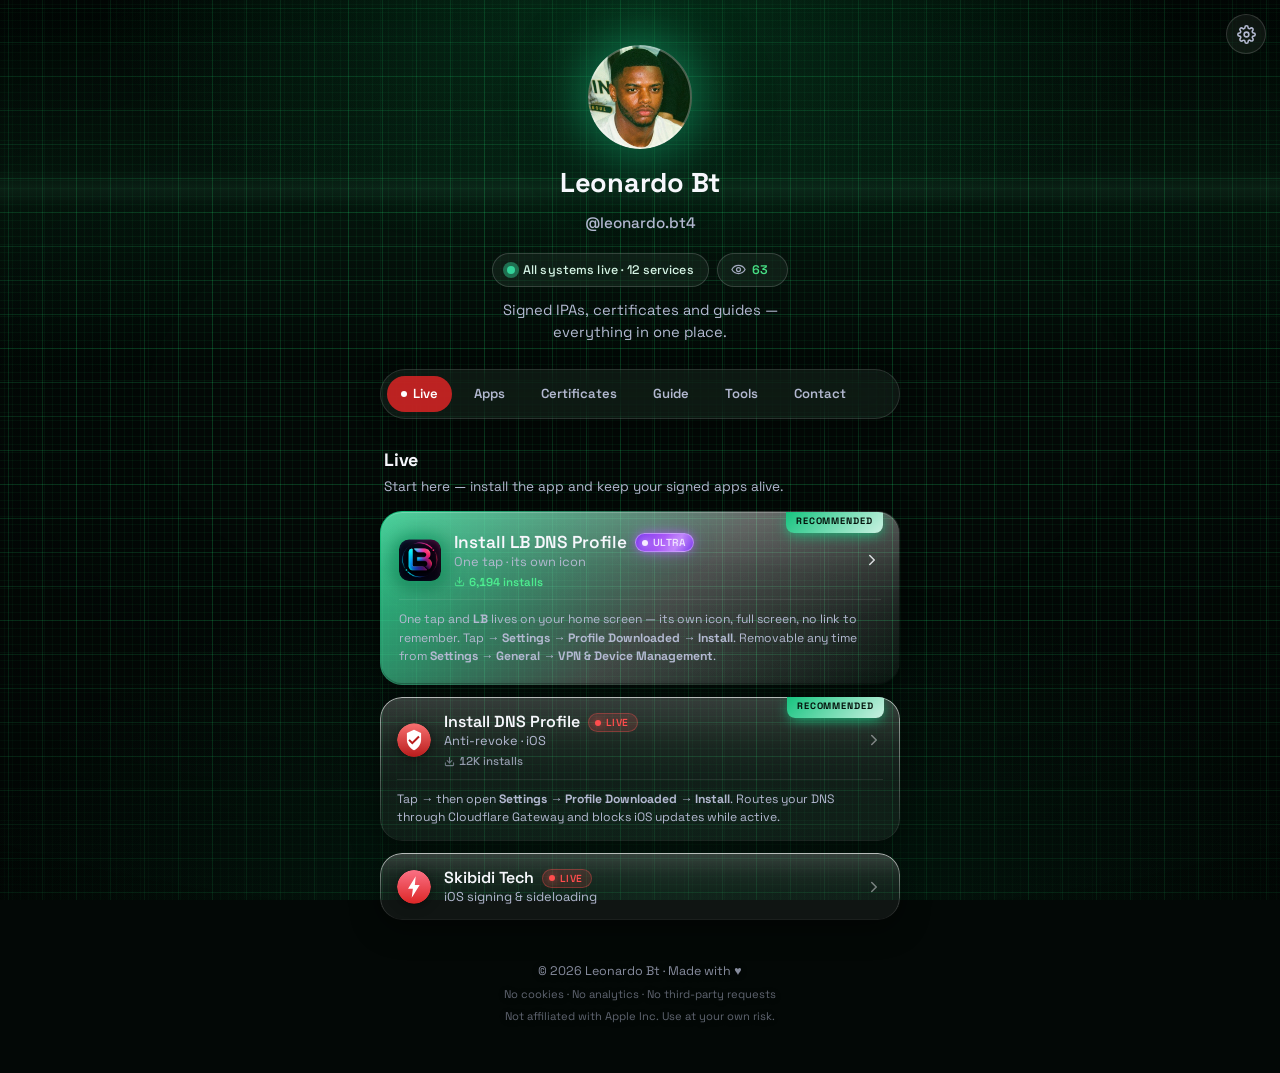
==== index.html @ e02e1e4b "sitio: agrega la app LB + sistema de etiquetas nuevo + mas vida - Nueva app "LB — iOS Hub" arriba de" ====
<!DOCTYPE html>
<html lang="en">
<head>
  <meta charset="UTF-8" />
  <!-- viewport-fit=cover: permite usar toda la pantalla del iPhone
       (incluida la zona de la muesca / isla dinámica). -->
  <meta name="viewport" content="width=device-width, initial-scale=1.0, viewport-fit=cover" />
  <link rel="canonical" href="https://leonardob8777-bit.github.io/" />

  <!-- ============================================================= -->
  <!-- BASIC SEO                                                     -->
  <!-- ============================================================= -->
  <title>Leonardo Bt · iOS Hub</title>
  <meta name="description" content="Signed IPAs, certificates, UDID tools and step-by-step guides for iOS sideloading." />
  <meta name="author" content="Leonardo Bt" />
  <meta name="theme-color" content="#030806" />

  <!-- ============================================================= -->
  <!-- OPEN GRAPH                                                    -->
  <!-- ============================================================= -->
  <meta property="og:type" content="website" />
  <meta property="og:title" content="Leonardo Bt · iOS Hub" />
  <meta property="og:description" content="Signed IPAs, certificates, UDID tools and step-by-step guides for iOS sideloading." />
  <meta property="og:image" content="https://leonardob8777-bit.github.io/assets/og-image.jpg" />
  <meta property="og:image:width" content="1200" />
  <meta property="og:image:height" content="630" />
  <meta property="og:url" content="https://leonardob8777-bit.github.io/" />
  <meta property="og:locale" content="en_US" />

  <!-- ============================================================= -->
  <!-- TWITTER CARD                                                  -->
  <!-- ============================================================= -->
  <meta name="twitter:card" content="summary_large_image" />
  <meta name="twitter:title" content="Leonardo Bt · iOS Hub" />
  <meta name="twitter:description" content="Signed IPAs, certificates, UDID tools and step-by-step guides for iOS sideloading." />
  <meta name="twitter:image" content="https://leonardob8777-bit.github.io/assets/og-image.jpg" />

  <!-- ============================================================= -->
  <!-- PRIVACIDAD                                                    -->
  <!-- no-referrer: cuando alguien toca un enlace, el otro sitio NO  -->
  <!-- se entera de que vino de acá.                                 -->
  <!-- ============================================================= -->
  <meta name="referrer" content="no-referrer" />
  <meta name="robots" content="index, follow" />

  <!-- FAVICON / APP INSTALABLE -->
  <link rel="icon" type="image/png" href="assets/lb-icon.png" />
  <link rel="icon" type="image/svg+xml" href="assets/favicon.svg" />
  <link rel="apple-touch-icon" href="assets/lb-icon.png" />
  <link rel="manifest" href="manifest.webmanifest" />
  <meta name="apple-mobile-web-app-capable" content="yes" />
  <meta name="apple-mobile-web-app-status-bar-style" content="black-translucent" />
  <meta name="apple-mobile-web-app-title" content="Leonardo Bt" />

  <!-- ============================================================= -->
  <!-- FUENTE AUTO-HOSPEDADA                                         -->
  <!-- Antes venía de Google Fonts: eso le mandaba la IP de CADA     -->
  <!-- visitante a Google. Ahora el archivo vive en este mismo sitio -->
  <!-- → cero pedidos a terceros y carga más rápido.                 -->
  <!-- ============================================================= -->
  <link rel="preload" href="assets/fonts/space-grotesk-latin.woff2"
        as="font" type="font/woff2" crossorigin />

  <!-- El ?v= evita que el navegador use una versión vieja en caché.
       Subí el número cada vez que edites styles.css. -->
  <link rel="stylesheet" href="styles.css?v=44" />

  <!-- Datos estructurados: ayuda a Google a entender de quién es -->
  <script type="application/ld+json">
  {
    "@context": "https://schema.org",
    "@type": "ProfilePage",
    "mainEntity": {
      "@type": "Person",
      "name": "Leonardo Bt",
      "alternateName": "@leonardo.bt4",
      "url": "https://leonardob8777-bit.github.io/",
      "image": "https://leonardob8777-bit.github.io/assets/avatar.jpg",
      "sameAs": [
        "https://www.tiktok.com/@leonardo.bt4",
        "https://t.me/leonardoPhl"
      ]
    }
  }
  </script>
</head>

<body>
  <!-- Fondo: malla cyber animada + resplandor + barrido + glitches -->
  <div class="mesh" aria-hidden="true"></div>
  <div class="aurora" aria-hidden="true"></div>
  <div class="scan" aria-hidden="true"></div>

  <!-- Lluvia de bits: unos y ceros que aparecen y desaparecen -->
  <div class="bits" id="bits" aria-hidden="true"></div>

  <div class="glitch" aria-hidden="true"></div>

  <!-- Si el JavaScript no carga, la página quedaría vacía: este aviso
       evita que el visitante vea una pantalla en blanco. -->
  <noscript>
    <div class="noscript">
      <h1>Leonardo Bt</h1>
      <p>This page needs JavaScript enabled. Please turn it on and reload.</p>
      <p><a href="https://t.me/leonardoPhl">Contact me on Telegram</a></p>
    </div>
  </noscript>

  <a class="skip" href="#content">Skip to content</a>

  <!-- ================= PERSONALIZACIÓN ================= -->
  <button class="gear" id="gear" type="button"
          aria-label="Appearance settings" aria-expanded="false" aria-controls="panel">
    <svg viewBox="0 0 24 24" fill="none" stroke="currentColor" stroke-width="2"
         stroke-linecap="round" stroke-linejoin="round" aria-hidden="true">
      <circle cx="12" cy="12" r="3"/>
      <path d="M19.4 15a1.65 1.65 0 0 0 .33 1.82l.06.06a2 2 0 1 1-2.83 2.83l-.06-.06a1.65 1.65 0 0 0-1.82-.33 1.65 1.65 0 0 0-1 1.51V21a2 2 0 1 1-4 0v-.09A1.65 1.65 0 0 0 9 19.4a1.65 1.65 0 0 0-1.82.33l-.06.06a2 2 0 1 1-2.83-2.83l.06-.06a1.65 1.65 0 0 0 .33-1.82 1.65 1.65 0 0 0-1.51-1H3a2 2 0 1 1 0-4h.09A1.65 1.65 0 0 0 4.6 9a1.65 1.65 0 0 0-.33-1.82l-.06-.06a2 2 0 1 1 2.83-2.83l.06.06A1.65 1.65 0 0 0 9 4.6a1.65 1.65 0 0 0 1-1.51V3a2 2 0 1 1 4 0v.09a1.65 1.65 0 0 0 1 1.51 1.65 1.65 0 0 0 1.82-.33l.06-.06a2 2 0 1 1 2.83 2.83l-.06.06A1.65 1.65 0 0 0 19.4 9v0a1.65 1.65 0 0 0 1.51 1H21a2 2 0 1 1 0 4h-.09a1.65 1.65 0 0 0-1.51 1z"/>
    </svg>
  </button>

  <div class="panel" id="panel" role="dialog" aria-label="Appearance settings">
    <p class="panel__title">Theme</p>
    <div class="themes" id="themes"></div>

    <p class="panel__title">Display</p>
    <button class="toggle" id="fx-toggle" type="button" aria-pressed="true">
      <span>Background effects</span>
      <span class="toggle__switch" aria-hidden="true"></span>
    </button>
    <button class="toggle" id="contrast-toggle" type="button" aria-pressed="false">
      <span>High contrast</span>
      <span class="toggle__switch" aria-hidden="true"></span>
    </button>
    <button class="toggle" id="share-btn" type="button" hidden>
      <span>Share this page</span>
      <svg width="17" height="17" viewBox="0 0 24 24" fill="none" stroke="currentColor"
           stroke-width="2" stroke-linecap="round" stroke-linejoin="round" aria-hidden="true">
        <path d="M4 12v8a2 2 0 0 0 2 2h12a2 2 0 0 0 2-2v-8"/>
        <polyline points="16 6 12 2 8 6"/>
        <line x1="12" y1="2" x2="12" y2="15"/>
      </svg>
    </button>

    <p class="panel__note">
      Your choice is saved on this device only. This site sets no cookies,
      uses no analytics and loads nothing from third parties.
    </p>
  </div>

  <div class="page">
    <!-- ================= HERO / PERFIL ================= -->
    <header class="hero">
      <div class="avatar-wrap">
        <img class="avatar" src="assets/avatar.jpg"
             alt="Leonardo Bt profile photo" width="112" height="112" fetchpriority="high" />
      </div>

      <!-- data-text = el mismo texto: lo usan las capas del glitch -->
      <h1 class="name" data-text="Leonardo Bt">Leonardo Bt</h1>
      <p class="handle">@leonardo.bt4</p>

      <div class="meta">
        <!-- Indicador "live": el punto late y el texto lo pone el JS -->
        <div class="status" id="status" role="status">
          <span class="status__dot" aria-hidden="true"></span>
          <span class="status__text">Checking status…</span>
        </div>

        <!-- Contador de visitantes. Tocalo y aparece la palabra. -->
        <button class="viewers" id="viewers" type="button"
                aria-label="Visitors browsing right now">
          <svg viewBox="0 0 24 24" fill="none" stroke="currentColor" stroke-width="2"
               stroke-linecap="round" stroke-linejoin="round" aria-hidden="true">
            <path d="M1.5 12S5 5.5 12 5.5 22.5 12 22.5 12 19 18.5 12 18.5 1.5 12 1.5 12z"/>
            <circle cx="12" cy="12" r="3.2"/>
          </svg>
          <span class="viewers__n" id="viewers-n">—</span>
          <span class="viewers__label">visitors</span>
        </button>
      </div>

      <p class="bio">Signed IPAs, certificates and guides — everything in one place.</p>
    </header>

    <!-- ================= NAV DE CATEGORÍAS ================= -->
    <!-- Se genera desde script.js a partir de las secciones -->
    <nav class="catnav" id="catnav" role="tablist" aria-label="Categories"></nav>

    <!-- ================= SECCIONES ================= -->
    <!-- Todo el contenido lo dibuja script.js -->
    <main id="content"></main>

    <footer class="footer">
      <p>© <span id="year"></span> Leonardo Bt · Made with ♥</p>
      <p class="footer__note">
        No cookies · No analytics · No third-party requests
      </p>
      <p class="footer__note">Not affiliated with Apple Inc. Use at your own risk.</p>
    </footer>
  </div>

  <script src="script.js?v=44" defer></script>
</body>
</html>
---- styles.css ----
/* =================================================================
   FUENTE AUTO-HOSPEDADA (privacidad)
   -----------------------------------------------------------------
   Es una fuente variable: un solo archivo de 22 KB cubre todos los
   pesos (400 a 700). Antes se pedía a Google en cada visita.
   ================================================================= */
@font-face {
  font-family: "Space Grotesk";
  font-style: normal;
  font-weight: 300 700;
  font-display: swap;
  src: url("assets/fonts/space-grotesk-latin.woff2") format("woff2");
  unicode-range: U+0000-00FF, U+0131, U+0152-0153, U+02BB-02BC, U+02C6,
                 U+02DA, U+02DC, U+0304, U+0308, U+0329, U+2000-206F,
                 U+20AC, U+2122, U+2191, U+2193, U+2212, U+2215, U+FEFF, U+FFFD;
}

/* =================================================================
   TEMAS DE COLOR
   -----------------------------------------------------------------
   El tema por defecto es Matrix (verde). El resto se activa con el
   atributo data-theme en <html>, que pone el selector de la ruedita
   y queda guardado en el navegador del visitante.
   Para agregar un tema nuevo: copiá un bloque [data-theme="..."] y
   sumalo al array TEMAS de script.js.
   ================================================================= */
:root {
  --bg: #030806;

  /* ---- Malla cyber del fondo ---- */
  --mesh:       rgba(40, 255, 130, 0.15);  /* rejilla principal */
  --mesh-fine:  rgba(40, 255, 130, 0.05);  /* rejilla micro     */
  --mesh-glow:  rgba(20, 210, 110, 0.18);  /* resplandor verde  */
  --bit:        rgba(80, 255, 150, 0.85);  /* color de los 1 y 0 */

  --text:        #f6f7fc;
  --text-muted:  #b3b9d1;

  /* ---- Liquid Glass ---- */
  --glass-bg:        rgba(255, 255, 255, 0.055);
  --glass-bg-hover:  rgba(255, 255, 255, 0.10);
  --glass-blur:      22px;
  --glass-saturate:  1.6;
  --edge-top:    rgba(255, 255, 255, 0.55);
  --edge-bottom: rgba(255, 255, 255, 0.06);

  --avatar-glow: #16c47f;

  /* Estados */
  --ok:      #34d399;
  --warn:    #fbbf24;
  --danger:  #f87171;

  /* Forma y sombras */
  --radius-btn:  22px;
  --shadow:      0 10px 34px rgba(0, 0, 0, 0.5);
  --shadow-glass: 0 8px 30px rgba(0, 0, 0, 0.45),
                  inset 0 1px 0 rgba(255, 255, 255, 0.22),
                  inset 0 -1px 0 rgba(0, 0, 0, 0.25);

  --stagger: 60ms;
  --ease:    cubic-bezier(0.22, 1, 0.36, 1);
}

/* ---- Tema CRIMSON (rojo) ---- */
[data-theme="crimson"] {
  --bg: #0a0406;
  --mesh:       rgba(255, 45, 45, 0.16);
  --mesh-fine:  rgba(255, 45, 45, 0.055);
  --mesh-glow:  rgba(220, 30, 30, 0.22);
  --bit:        rgba(255, 110, 110, 0.85);
  --avatar-glow: #e02424;
}

/* ---- Tema ICE (azul) ---- */
[data-theme="ice"] {
  --bg: #04070d;
  --mesh:       rgba(60, 170, 255, 0.15);
  --mesh-fine:  rgba(60, 170, 255, 0.05);
  --mesh-glow:  rgba(30, 120, 220, 0.20);
  --bit:        rgba(120, 205, 255, 0.85);
  --avatar-glow: #1e8fe0;
}

/* ---- Tema AMBER (ámbar) ---- */
[data-theme="amber"] {
  --bg: #0a0703;
  --mesh:       rgba(255, 175, 45, 0.15);
  --mesh-fine:  rgba(255, 175, 45, 0.05);
  --mesh-glow:  rgba(220, 130, 20, 0.20);
  --bit:        rgba(255, 200, 110, 0.85);
  --avatar-glow: #e08a1e;
}

/* ---- Tema VIOLET (violeta) ---- */
[data-theme="violet"] {
  --bg: #07050d;
  --mesh:       rgba(170, 110, 255, 0.15);
  --mesh-fine:  rgba(170, 110, 255, 0.05);
  --mesh-glow:  rgba(130, 70, 220, 0.20);
  --bit:        rgba(200, 160, 255, 0.85);
  --avatar-glow: #8a4ce0;
}

/* Todos los colores viajan con transición: al cambiar de tema no
   hay un corte brusco, se funde. */
body, .mesh, .aurora::after, .bits b {
  transition: background-color 0.5s ease, color 0.5s ease;
}

/* ================= RESET ================= */
*, *::before, *::after { box-sizing: border-box; margin: 0; padding: 0; }
html { -webkit-text-size-adjust: 100%; scroll-behavior: smooth; }

body {
  min-height: 100vh;
  min-height: 100dvh;
  background: var(--bg);
  color: var(--text);
  font-family: "Space Grotesk", -apple-system, BlinkMacSystemFont, "Segoe UI", sans-serif;
  line-height: 1.5;
  -webkit-font-smoothing: antialiased;
  position: relative;
  overflow-x: hidden;
}

/* =================================================================
   FONDO: MALLA CYBER EN MOVIMIENTO
   -----------------------------------------------------------------
   Dos rejillas superpuestas que se desplazan a distinta velocidad
   (una fina "microscópica" y otra más grande), + un resplandor rojo
   y una viñeta oscura para que el contenido se lea bien.
   Para cambiar el color, tocá --mesh y --mesh-glow en :root.
   ================================================================= */
/* Contenedor de la malla. Es el que "salta" durante los glitches.
   Sus dos capas hijas viajan con transform (acelerado por GPU): así
   el navegador NO repinta la pantalla en cada cuadro. */
.mesh {
  position: fixed;
  inset: 0;
  z-index: -1;
  overflow: hidden;
  background-color: var(--bg);
}

/* Rejilla principal */
.mesh::before,
.mesh::after {
  content: "";
  position: absolute;
  /* Más grande que la pantalla para que al desplazarse nunca se
     vean los bordes de la capa. */
  inset: -60px;
  will-change: transform;
}
.mesh::before {
  background-image:
    linear-gradient(var(--mesh) 1px, transparent 1px),
    linear-gradient(90deg, var(--mesh) 1px, transparent 1px);
  background-size: 34px 34px;
  animation: mesh-travel 5s linear infinite;
}
/* Rejilla micro: misma dirección, más lenta = profundidad (parallax) */
.mesh::after {
  background-image:
    linear-gradient(var(--mesh-fine) 1px, transparent 1px),
    linear-gradient(90deg, var(--mesh-fine) 1px, transparent 1px);
  background-size: 8px 8px;
  animation: mesh-travel-fine 3.2s linear infinite;
}

/* Al desplazarse exactamente una celda, el bucle es invisible */
@keyframes mesh-travel {
  from { transform: translate3d(0, 0, 0); }
  to   { transform: translate3d(34px, 34px, 0); }
}
@keyframes mesh-travel-fine {
  from { transform: translate3d(0, 0, 0); }
  to   { transform: translate3d(8px, 8px, 0); }
}

/* Capa de resplandor y viñeta (encima de la malla) */
.aurora {
  position: fixed;
  inset: 0;
  z-index: -1;
  pointer-events: none;
}

/* Resplandor rojo + viñeta para dar contraste al contenido */
.aurora::after {
  content: "";
  position: absolute;
  inset: 0;
  background:
    radial-gradient(60% 42% at 50% 0%, var(--mesh-glow) 0%, transparent 70%),
    radial-gradient(75% 55% at 50% 100%, rgba(16, 160, 90, 0.12) 0%, transparent 70%),
    radial-gradient(120% 85% at 50% 45%, transparent 32%, rgba(1, 5, 3, 0.88) 100%);
  animation: glow-pulse 7s ease-in-out infinite;
}

@keyframes glow-pulse {
  0%, 100% { opacity: 0.85; }
  50%      { opacity: 1; }
}

/* Barrido tipo escáner que baja lentamente */
.scan {
  position: fixed;
  left: 0; right: 0;
  top: 0;
  height: 42vh;
  z-index: -1;
  pointer-events: none;
  background: linear-gradient(
    180deg,
    transparent 0%,
    rgba(50, 255, 140, 0.05) 45%,
    rgba(90, 255, 165, 0.10) 50%,
    rgba(50, 255, 140, 0.05) 55%,
    transparent 100%
  );
  animation: scan-move 9s linear infinite;
}
@keyframes scan-move {
  0%   { transform: translateY(-45vh); }
  100% { transform: translateY(115vh); }
}

/* =================================================================
   AGUJERO NEGRO (esquina superior) — estilo "Gargantua"
   -----------------------------------------------------------------
   PROPORCIONES (todo en % del ancho W del contenedor .bh).
   La clave del look de la foto es que la ESFERA ES CHICA y el disco
   es MUY ANCHO y MUY FINO:
     · Esfera .......... radio 0.15W   (chica)
     · Anillo fotones .. pegado a la esfera, 1.5px blanco
     · Arcos lenteados . radio 0.365–0.40W aplastados a 0.80
                         → llegan a 0.32W, MUY por encima de la
                           esfera (0.15W) → se ve el arco de luz
     · Banda cercana ... radio 0.35–0.45W aplastada a 0.10
                         → línea finísima que cruza por delante y se
                           extiende 3x el diámetro de la esfera

   ⚠️ Regla: radio × aplastado tiene que ser > 0.15W para que un arco
   asome por encima de la esfera.

   Para la esquina IZQUIERDA: cambiá `right:` por `left:`.
   Para el borde inferior: cambiá `top:` por `bottom:`.
   ================================================================= */
/* =================================================================
   PANEL DE PERSONALIZACIÓN
   -----------------------------------------------------------------
   La ruedita de arriba a la derecha. Deja elegir tema y apagar los
   efectos (útil en celulares viejos o si molestan). Todo queda
   guardado en el navegador del visitante, no se manda a ningún lado.
   ================================================================= */
.gear {
  position: fixed;
  top: calc(14px + env(safe-area-inset-top, 0px));
  right: calc(14px + env(safe-area-inset-right, 0px));
  z-index: 60;
  width: 40px;
  height: 40px;
  display: grid;
  place-items: center;
  border-radius: 50%;
  background: var(--glass-bg);
  -webkit-backdrop-filter: blur(14px) saturate(1.5);
          backdrop-filter: blur(14px) saturate(1.5);
  border: 1px solid rgba(255, 255, 255, 0.15);
  color: var(--text-muted);
  cursor: pointer;
  transition: transform 0.25s var(--ease), color 0.25s ease, background 0.25s ease;
}
.gear:hover { color: var(--text); background: var(--glass-bg-hover); transform: rotate(45deg); }
.gear:active { transform: scale(0.92) rotate(45deg); }
.gear:focus-visible { outline: 2px solid var(--text); outline-offset: 3px; }
.gear svg { width: 19px; height: 19px; }

/* --- Ventana de ajustes --- */
.panel {
  position: fixed;
  top: calc(62px + env(safe-area-inset-top, 0px));
  right: calc(14px + env(safe-area-inset-right, 0px));
  z-index: 60;
  width: min(280px, calc(100vw - 28px));
  padding: 16px;
  border-radius: 20px;
  background: rgba(12, 16, 14, 0.72);
  -webkit-backdrop-filter: blur(24px) saturate(1.6);
          backdrop-filter: blur(24px) saturate(1.6);
  border: 1px solid rgba(255, 255, 255, 0.14);
  box-shadow: 0 18px 50px rgba(0, 0, 0, 0.6);

  opacity: 0;
  visibility: hidden;
  transform: translateY(-10px) scale(0.96);
  transform-origin: top right;
  transition: opacity 0.25s var(--ease), transform 0.25s var(--ease), visibility 0.25s;
}
.panel.is-open { opacity: 1; visibility: visible; transform: none; }

.panel__title {
  font-size: 0.7rem;
  font-weight: 700;
  letter-spacing: 0.09em;
  text-transform: uppercase;
  color: var(--text-muted);
  margin-bottom: 10px;
}
.panel__title + .panel__title { margin-top: 18px; }

/* Círculos de color para elegir tema */
.themes { display: flex; gap: 10px; flex-wrap: wrap; }
.theme-dot {
  width: 34px;
  height: 34px;
  border-radius: 50%;
  border: 2px solid rgba(255, 255, 255, 0.18);
  cursor: pointer;
  padding: 0;
  transition: transform 0.22s cubic-bezier(0.34, 1.56, 0.64, 1), border-color 0.22s ease;
}
.theme-dot:hover { transform: scale(1.12); }
.theme-dot.is-active {
  border-color: #fff;
  transform: scale(1.14);
  box-shadow: 0 0 0 3px rgba(255, 255, 255, 0.14);
}
.theme-dot:focus-visible { outline: 2px solid #fff; outline-offset: 3px; }

/* Interruptor de efectos */
.toggle {
  display: flex;
  align-items: center;
  justify-content: space-between;
  gap: 12px;
  width: 100%;
  padding: 10px 12px;
  border-radius: 14px;
  background: rgba(255, 255, 255, 0.05);
  border: 1px solid rgba(255, 255, 255, 0.1);
  color: var(--text);
  font: inherit;
  font-size: 0.82rem;
  cursor: pointer;
  text-align: left;
  transition: background 0.25s ease;
}
.toggle:hover { background: rgba(255, 255, 255, 0.09); }
.toggle:focus-visible { outline: 2px solid var(--text); outline-offset: 2px; }
.toggle + .toggle { margin-top: 8px; }

.toggle__switch {
  flex-shrink: 0;
  width: 38px;
  height: 22px;
  border-radius: 999px;
  background: rgba(255, 255, 255, 0.16);
  position: relative;
  transition: background 0.25s ease;
}
.toggle__switch::after {
  content: "";
  position: absolute;
  top: 3px; left: 3px;
  width: 16px; height: 16px;
  border-radius: 50%;
  background: #fff;
  transition: transform 0.25s var(--ease);
}
.toggle[aria-pressed="true"] .toggle__switch { background: var(--ok); }
.toggle[aria-pressed="true"] .toggle__switch::after { transform: translateX(16px); }

.panel__note {
  margin-top: 14px;
  padding-top: 12px;
  border-top: 1px solid rgba(255, 255, 255, 0.09);
  font-size: 0.68rem;
  line-height: 1.5;
  color: var(--text-muted);
}

/* -----------------------------------------------------------------
   PAUSA EN SEGUNDO PLANO
   Cuando la pestaña no se ve, el JS pone `is-paused` y todas las
   animaciones de fondo se detienen. Sirve para dos cosas: ahorra
   batería y evita el "estallido" de animaciones acumuladas al volver.
   ----------------------------------------------------------------- */
body.is-paused .mesh::before,
body.is-paused .mesh::after,
body.is-paused .aurora::after,
body.is-paused .scan,
body.is-paused .bits b,
body.is-paused .avatar-wrap,
body.is-paused .avatar-wrap::before,
body.is-paused .name,
body.is-paused .link--featured,
body.is-paused .link--featured .link__shine,
body.is-paused .link--featured .link__arrow,
body.is-paused .badge__dot,
body.is-paused .badge--ultra::after,
body.is-paused .link__ribbon::after,
body.is-paused .status__dot::after { animation-play-state: paused !important; }

/* -----------------------------------------------------------------
   MODO ALTO CONTRASTE  (opción nueva del panel)
   El fondo animado es lindo pero al sol, en un celular, cuesta leer.
   Este modo apaga el ruido visual y sube la opacidad de las tarjetas
   sin cambiar el diseño: mismo sitio, mucho más legible.
   ----------------------------------------------------------------- */
body.hi-contrast .mesh::before { opacity: 0.35; }
body.hi-contrast .mesh::after  { opacity: 0.15; }
body.hi-contrast .bits         { opacity: 0.3; }
body.hi-contrast .scan         { display: none; }

body.hi-contrast .aurora::after {
  background:
    radial-gradient(60% 42% at 50% 0%, var(--mesh-glow) 0%, transparent 70%),
    radial-gradient(120% 85% at 50% 45%, rgba(0, 0, 0, 0.55) 0%, rgba(0, 0, 0, 0.94) 100%);
}

body.hi-contrast {
  --text-muted: #d7dce9;              /* texto secundario más claro */
  --glass-bg: rgba(16, 22, 19, 0.82); /* tarjetas casi opacas */
  --glass-bg-hover: rgba(22, 30, 26, 0.9);
}
body.hi-contrast .link,
body.hi-contrast .step,
body.hi-contrast .catnav,
body.hi-contrast .status,
body.hi-contrast .viewers {
  border-color: rgba(255, 255, 255, 0.3);
}
body.hi-contrast .link__note,
body.hi-contrast .step__detail { color: #cdd4e3; }
body.hi-contrast .footer { opacity: 1; }

/* Modo "efectos apagados": el fondo queda quieto y limpio */
body.no-fx .bits,
body.no-fx .scan,
body.no-fx .glitch { display: none !important; }
body.no-fx .link--featured,
body.no-fx .link--featured .link__shine,
body.no-fx .link--featured .link__arrow,
body.no-fx .link__ribbon::after,
body.no-fx .mesh::before,
body.no-fx .mesh::after,
body.no-fx .aurora::after,
body.no-fx .avatar-wrap,
body.no-fx .avatar-wrap::before,
body.no-fx .name { animation: none !important; }
body.no-fx .name {
  -webkit-text-fill-color: var(--text);
  background: none;
}

/* =================================================================
   BITS: unos y ceros que aparecen y desaparecen
   -----------------------------------------------------------------
   Los genera script.js y los ubica sobre la cuadrícula de la malla
   (cada 34px), así los números caen justo en las celdas.
   Cada uno tiene su propio ritmo: aparece, se queda un momento y se
   desvanece. Cuando termina un ciclo, el JS le cambia el valor.
   Para cambiar el color, tocá --bit en :root.
   ================================================================= */
.bits {
  position: fixed;
  inset: 0;
  z-index: -1;
  pointer-events: none;
  overflow: hidden;
  font-family: ui-monospace, SFMono-Regular, Menlo, Consolas, monospace;
}

.bits b {
  position: absolute;
  font-size: 12px;
  font-weight: 500;
  line-height: 1;
  color: var(--bit);
  text-shadow: 0 0 8px rgba(60, 255, 140, 0.55);
  opacity: 0;
  animation: bit-blink var(--t, 6s) ease-in-out infinite;
  animation-delay: var(--d, 0s);
  will-change: opacity;
}

/* Algunos brillan más fuerte: dan la sensación de "dato activo" */
.bits b.hot {
  color: #d9ffe9;
  text-shadow: 0 0 10px rgba(120, 255, 180, 0.95), 0 0 22px rgba(40, 255, 130, 0.5);
  font-weight: 700;
}

/* Aparecer y desaparecer, cada uno con su propio micro-glitch:
   al entrar y al salir el dígito se parte en rojo/cian y salta unos
   píxeles, como si la señal no terminara de estabilizarse. */
@keyframes bit-blink {
  0% {
    opacity: 0;
    transform: translate3d(0, 2px, 0);
    text-shadow: 0 0 8px rgba(60, 255, 140, 0.55);
  }
  5% {
    opacity: 0.85;
    transform: translate3d(-3px, 0, 0) skewX(-8deg);
    text-shadow: 2px 0 rgba(255, 0, 80, 0.9), -2px 0 rgba(0, 225, 255, 0.85);
  }
  8% {
    opacity: 0.35;
    transform: translate3d(3px, 0, 0) skewX(6deg);
  }
  12% {
    opacity: 1;
    transform: none;
    text-shadow: 0 0 8px rgba(60, 255, 140, 0.55);
  }
  60% { opacity: 0.9; }
  70% {
    opacity: 1;
    transform: translate3d(2px, 0, 0);
    text-shadow: -2px 0 rgba(255, 0, 80, 0.85), 2px 0 rgba(0, 225, 255, 0.8);
  }
  74% {
    opacity: 0.25;
    transform: translate3d(-2px, 0, 0) skewX(5deg);
  }
  82% {
    opacity: 0.55;
    transform: none;
    text-shadow: 0 0 8px rgba(60, 255, 140, 0.55);
  }
  100% { opacity: 0; transform: translate3d(0, -2px, 0); }
}

/* -----------------------------------------------------------------
   LOS BITS TAMBIÉN SUFREN EL GLITCH GLOBAL
   Antes eran inmunes: el glitch movía la página y la malla, pero los
   números quedaban clavados. Ahora se sacuden con los mismos valores
   aleatorios (--gx, --gy, --ghue) que el resto.
   ----------------------------------------------------------------- */
body.is-glitching .bits { animation: bits-jolt var(--gdur) steps(3) 1; }

@keyframes bits-jolt {
  0%   { transform: none; filter: none; }
  30%  {
    transform: translate3d(calc(var(--gx) * -0.9), var(--gy), 0) skewX(var(--gskew));
    filter: hue-rotate(var(--ghue)) brightness(1.8) contrast(1.3);
  }
  65%  {
    transform: translate3d(calc(var(--gx) * 0.7), calc(var(--gy) * -1), 0);
    filter: brightness(0.55) saturate(2);
  }
  100% { transform: none; filter: none; }
}

/* Variante 2 (rodado vertical): los bits ruedan en vertical */
body.gv-2.is-glitching .bits { animation: bits-roll var(--gdur) steps(4) 1; }
@keyframes bits-roll {
  0%   { transform: none; }
  30%  { transform: translate3d(0, calc(var(--gy) * -5), 0); filter: brightness(1.7); }
  65%  { transform: translate3d(0, calc(var(--gy) * 4), 0); }
  100% { transform: none; }
}

/* Variante 3 (separación RGB): los números se desdoblan */
body.gv-3.is-glitching .bits b {
  text-shadow:
    3px 0 rgba(255, 0, 80, 0.95),
    -3px 0 rgba(0, 225, 255, 0.9),
    0 0 10px rgba(60, 255, 140, 0.6) !important;
}

/* Micro-glitch: apenas un temblor */
body.is-glitching-micro .bits { animation: bits-micro var(--gdur) steps(2) 1; }
@keyframes bits-micro {
  0%, 100% { transform: none; }
  50%      { transform: translate3d(calc(var(--gx) * -0.25), 0, 0); filter: brightness(1.35); }
}

/* Dígitos "corrompidos" durante un glitch fuerte (lo marca el JS) */
.bits b.corrupt {
  color: #ff5c8a !important;
  text-shadow:
    2px 0 rgba(255, 0, 80, 0.95),
    -2px 0 rgba(0, 225, 255, 0.9) !important;
}

/* =================================================================
   GLITCHES TIPO HACK
   -----------------------------------------------------------------
   El JS le pone la clase `is-glitching` al <body> cada tantos
   segundos (al azar) y la saca enseguida. Todo lo de abajo solo se
   activa durante ese instante, así el fallo se siente impredecible.
   ================================================================= */
/* Variables que el JS aleatoriza en CADA glitch: distancia, dirección,
   inclinación, posición/alto de las bandas, ruido y duración. Por eso
   ningún glitch se ve igual al anterior. */
body {
  --gx: 8px;      /* desplazamiento horizontal */
  --gy: 3px;      /* desplazamiento vertical   */
  --gskew: 0.5deg;
  --gdur: 0.26s;
  --gband: 34%;   /* dónde aparece la banda cortada */
  --gbandh: 9%;   /* qué tan alta es              */
  --gnoise: 0.5;  /* intensidad del ruido         */
  --ghue: -14deg;
  --gsy: 1;       /* compresión vertical          */
}

.glitch {
  position: fixed;
  inset: 0;
  z-index: -1;
  pointer-events: none;
  opacity: 0;
  mix-blend-mode: screen;
  background: repeating-linear-gradient(
    0deg,
    rgba(255, 0, 60, 0.14) 0 2px,
    transparent 2px 6px
  );
}

/* Bandas que "se cortan" y se desplazan, como una imagen rota.
   El box-shadow clona la banda arriba y abajo → 3 cortes a la vez. */
.glitch::before {
  content: "";
  position: absolute;
  left: 0; right: 0;
  top: var(--gband);
  height: var(--gbandh);
  background: rgba(255, 255, 255, 0.08);
  box-shadow:
    0 -170px 0 rgba(255, 60, 60, 0.07),
    0  240px 0 rgba(120, 220, 255, 0.06);
  opacity: 0;
}

/* Ruido estático (SVG inline, sin archivos externos) */
.glitch::after {
  content: "";
  position: absolute;
  inset: 0;
  opacity: 0;
  mix-blend-mode: overlay;
  background-image: url("data:image/svg+xml;utf8,<svg xmlns='http://www.w3.org/2000/svg' width='120' height='120'><filter id='n'><feTurbulence type='fractalNoise' baseFrequency='0.85' numOctaves='2' stitchTiles='stitch'/></filter><rect width='120' height='120' filter='url(%23n)' opacity='0.55'/></svg>");
}

body.is-glitching .glitch         { animation: glitch-bars var(--gdur) steps(3) 1; }
body.is-glitching .glitch::before { animation: glitch-tear var(--gdur) steps(2) 1; }
body.is-glitching .glitch::after  { animation: noise-burst var(--gdur) steps(2) 1; }

@keyframes noise-burst {
  0%   { opacity: 0; }
  25%  { opacity: var(--gnoise); }
  55%  { opacity: calc(var(--gnoise) * 0.35); }
  80%  { opacity: calc(var(--gnoise) * 0.75); }
  100% { opacity: 0; }
}

@keyframes glitch-bars {
  0%   { opacity: 0;   transform: translate3d(0, 0, 0); }
  12%  { opacity: 1;   transform: translate3d(calc(var(--gx) * -1.3), var(--gy), 0); }
  35%  { opacity: 0.5; transform: translate3d(var(--gx), calc(var(--gy) * -1.4), 0); }
  62%  { opacity: 1;   transform: translate3d(calc(var(--gx) * -0.7), var(--gy), 0); }
  85%  { opacity: 0.7; transform: translate3d(calc(var(--gx) * 0.4), 0, 0); }
  100% { opacity: 0;   transform: none; }
}
@keyframes glitch-tear {
  0%   { opacity: 0;   transform: translateX(0) scaleY(1); }
  25%  { opacity: 1;   transform: translateX(calc(var(--gx) * -2.6)) scaleY(1.6); }
  50%  { opacity: 1;   transform: translateX(calc(var(--gx) * 2))    scaleY(0.55); }
  75%  { opacity: 0.8; transform: translateX(calc(var(--gx) * -1))   scaleY(1.2); }
  100% { opacity: 0;   transform: none; }
}

@keyframes mesh-jolt {
  0%   { transform: translate3d(0, 0, 0); }
  35%  { transform: translate3d(calc(var(--gx) * -1.2), calc(var(--gy) * 1.4), 0); }
  70%  { transform: translate3d(var(--gx), calc(var(--gy) * -1), 0); }
  100% { transform: none; }
}

/* El nombre se parte en rojo/cian (aberración cromática) */
.name { position: relative; }
.name::before,
.name::after {
  content: attr(data-text);
  position: absolute;
  left: 0; top: 0;
  width: 100%;
  opacity: 0;
  pointer-events: none;
  background: none;
  -webkit-text-fill-color: currentColor;
}
body.is-glitching .name::before {
  color: #ff2d55;
  animation: glitch-red var(--gdur) steps(2) 1;
}
body.is-glitching .name::after {
  color: #22d3ee;
  animation: glitch-cyan var(--gdur) steps(2) 1;
}
/* Los cortes del texto usan --gband, que también es aleatorio,
   así el nombre se parte a distinta altura cada vez. */
@keyframes glitch-red {
  0%   { opacity: 0; transform: none; clip-path: inset(0 0 100% 0); }
  30%  { opacity: 0.9; transform: translate(calc(var(--gx) * -0.4), -1px);
         clip-path: inset(calc(var(--gband) * 0.2) 0 55% 0); }
  65%  { opacity: 0.7; transform: translate(calc(var(--gx) * 0.3), 1px);
         clip-path: inset(60% 0 12% 0); }
  100% { opacity: 0; transform: none; }
}
@keyframes glitch-cyan {
  0%   { opacity: 0; transform: none; clip-path: inset(100% 0 0 0); }
  30%  { opacity: 0.85; transform: translate(calc(var(--gx) * 0.4), 1px);
         clip-path: inset(50% 0 18% 0); }
  65%  { opacity: 0.6;  transform: translate(calc(var(--gx) * -0.3), -1px);
         clip-path: inset(calc(var(--gband) * 0.3) 0 62% 0); }
  100% { opacity: 0; transform: none; }
}

/* Parpadeo general (siempre presente, con color aleatorio) */
body.is-glitching .page { animation: glitch-flicker var(--gdur) steps(2) 1; }
@keyframes glitch-flicker {
  0%, 100% { opacity: 1;    filter: none; }
  22%      { opacity: 0.78; filter: hue-rotate(var(--ghue)) saturate(1.5); }
  48%      { opacity: 1;    filter: contrast(1.25); }
  70%      { opacity: 0.9;  filter: none; }
}

/* -----------------------------------------------------------------
   VARIANTES DE MOVIMIENTO
   El JS elige una al azar en cada glitch (gv-1 … gv-6), así el
   fallo nunca se repite igual. Cada una mueve la página distinto.
   ----------------------------------------------------------------- */

/* 1 · Corrimiento lateral con inclinación */
body.gv-1.is-glitching .page {
  animation: glitch-flicker var(--gdur) steps(2) 1,
             gv-shift var(--gdur) steps(3) 1;
}
@keyframes gv-shift {
  0%   { transform: translate3d(0, 0, 0); }
  30%  { transform: translate3d(calc(var(--gx) * -0.6), var(--gy), 0) skewX(var(--gskew)); }
  60%  { transform: translate3d(calc(var(--gx) * 0.5), calc(var(--gy) * -1), 0) skewX(calc(var(--gskew) * -1)); }
  100% { transform: none; }
}

/* 2 · Rodado vertical (como una TV desincronizada) */
body.gv-2.is-glitching .page {
  animation: glitch-flicker var(--gdur) steps(2) 1,
             gv-roll var(--gdur) steps(4) 1;
}
@keyframes gv-roll {
  0%   { transform: translate3d(0, 0, 0) scaleY(1); }
  25%  { transform: translate3d(0, calc(var(--gy) * -4), 0) scaleY(1.03); }
  55%  { transform: translate3d(0, calc(var(--gy) * 3), 0)  scaleY(0.97); }
  80%  { transform: translate3d(0, calc(var(--gy) * -1.5), 0) scaleY(1.01); }
  100% { transform: none; }
}

/* 3 · Separación RGB de todo el contenido */
body.gv-3.is-glitching .page {
  animation: glitch-flicker var(--gdur) steps(2) 1,
             gv-rgb var(--gdur) steps(3) 1;
}
@keyframes gv-rgb {
  0%, 100% { filter: none; transform: none; }
  30% {
    transform: translate3d(calc(var(--gx) * -0.3), 0, 0);
    filter: drop-shadow(3px 0 0 rgba(255, 0, 80, 0.75))
            drop-shadow(-3px 0 0 rgba(0, 220, 255, 0.65));
  }
  65% {
    transform: translate3d(calc(var(--gx) * 0.25), 0, 0);
    filter: drop-shadow(-4px 0 0 rgba(255, 0, 80, 0.6))
            drop-shadow(4px 0 0 rgba(0, 220, 255, 0.5));
  }
}

/* 4 · Estallido de estática (casi sin movimiento, mucho ruido) */
body.gv-4.is-glitching .page {
  animation: gv-static var(--gdur) steps(4) 1;
}
@keyframes gv-static {
  0%, 100% { opacity: 1; filter: none; transform: none; }
  20%  { opacity: 0.62; filter: brightness(1.5) contrast(1.6); }
  45%  { opacity: 1;    filter: brightness(0.75); transform: translate3d(1px, 0, 0); }
  70%  { opacity: 0.8;  filter: contrast(1.3) saturate(0.4); }
}

/* 5 · Destello / inversión brevísima */
body.gv-5.is-glitching .page {
  animation: gv-flash var(--gdur) steps(2) 1;
}
@keyframes gv-flash {
  0%, 100% { filter: none; transform: none; }
  18%  { filter: invert(0.85) hue-rotate(180deg); }
  32%  { filter: none; transform: translate3d(calc(var(--gx) * -0.4), 0, 0); }
  55%  { filter: brightness(1.6) contrast(0.8); }
  78%  { filter: none; }
}

/* 6 · Estirado / compresión (la imagen se deforma) */
body.gv-6.is-glitching .page {
  animation: glitch-flicker var(--gdur) steps(2) 1,
             gv-squeeze var(--gdur) steps(3) 1;
}
@keyframes gv-squeeze {
  0%, 100% { transform: none; }
  28%  { transform: scale(1.012, var(--gsy)) translate3d(var(--gx), 0, 0); }
  60%  { transform: scale(0.994, calc(2 - var(--gsy))) translate3d(calc(var(--gx) * -0.6), 0, 0); }
}

/* La malla del fondo también se sacude distinto según la variante */
body.is-glitching .mesh { animation: mesh-jolt var(--gdur) steps(3) 1; }
body.gv-2.is-glitching .mesh { animation: mesh-jolt-v var(--gdur) steps(3) 1; }
@keyframes mesh-jolt-v {
  0%   { transform: translate3d(0, 0, 0); }
  40%  { transform: translate3d(0, calc(var(--gy) * -5), 0); }
  75%  { transform: translate3d(0, calc(var(--gy) * 3), 0); }
  100% { transform: none; }
}

/* -----------------------------------------------------------------
   MICRO-GLITCH: muy corto y sutil, pasa seguido.
   Mantiene la sensación de "señal inestable" sin robar atención.
   ----------------------------------------------------------------- */
/* 3 sabores de micro-glitch, elegidos al azar por el JS */
body.is-glitching-micro.mv-1 .page { animation: micro-flicker var(--gdur) steps(2) 1; }
body.is-glitching-micro.mv-2 .page { animation: micro-jump var(--gdur) steps(2) 1; }
body.is-glitching-micro.mv-3 .page { animation: micro-fade var(--gdur) steps(3) 1; }

@keyframes micro-flicker {
  0%, 100% { opacity: 1;    transform: none; }
  40%      { opacity: 0.93; transform: translate3d(calc(var(--gx) * -0.2), 0, 0); }
  70%      { opacity: 1;    transform: translate3d(calc(var(--gx) * 0.15), 0, 0); }
}
@keyframes micro-jump {
  0%, 100% { transform: none; filter: none; }
  50%      { transform: translate3d(0, calc(var(--gy) * -0.8), 0);
             filter: hue-rotate(var(--ghue)); }
}
@keyframes micro-fade {
  0%, 100% { opacity: 1; filter: none; }
  35%      { opacity: 0.88; filter: contrast(1.35); }
  70%      { opacity: 0.97; filter: brightness(1.15); }
}

body.is-glitching-micro .glitch { animation: micro-bars var(--gdur) steps(2) 1; }
@keyframes micro-bars {
  0%, 100% { opacity: 0; }
  50%      { opacity: 0.55; transform: translate3d(calc(var(--gx) * -0.35), 0, 0); }
}

body.is-glitching-micro .name::before {
  color: #ff2d55;
  animation: micro-split-red 0.13s steps(2) 1;
}
body.is-glitching-micro .name::after {
  color: #22d3ee;
  animation: micro-split-cyan 0.13s steps(2) 1;
}
@keyframes micro-split-red {
  0%, 100% { opacity: 0; transform: none; }
  50% { opacity: 0.75; transform: translate(-2px, 0); clip-path: inset(20% 0 45% 0); }
}
@keyframes micro-split-cyan {
  0%, 100% { opacity: 0; transform: none; }
  50% { opacity: 0.7; transform: translate(2px, 0); clip-path: inset(45% 0 22% 0); }
}

/* ================= LAYOUT ================= */
.page {
  width: 100%;
  max-width: 480px;      /* mobile-first */
  margin: 0 auto;
  /* env(safe-area-*) respeta la muesca y la barra inferior del iPhone
     para que nada quede tapado ni pegado al borde. */
  padding:
    calc(clamp(24px, 5vh, 48px) + env(safe-area-inset-top, 0px))
    calc(20px + env(safe-area-inset-right, 0px))
    calc(48px + env(safe-area-inset-bottom, 0px))
    calc(20px + env(safe-area-inset-left, 0px));
}

/* Enlace para saltar al contenido (solo visible al navegar con Tab) */
.skip {
  position: absolute;
  left: -9999px;
  top: 0;
  z-index: 100;
  padding: 10px 16px;
  border-radius: 0 0 12px 0;
  background: #fff;
  color: #111;
  font-weight: 600;
  text-decoration: none;
}
.skip:focus { left: 0; }

/* Aviso cuando el navegador tiene JavaScript desactivado */
.noscript {
  max-width: 420px;
  margin: 18vh auto;
  padding: 26px 22px;
  border-radius: 20px;
  background: rgba(255, 255, 255, 0.06);
  border: 1px solid rgba(255, 255, 255, 0.14);
  text-align: center;
}
.noscript h1 { font-size: 1.4rem; margin-bottom: 8px; }
.noscript p  { color: var(--text-muted); font-size: 0.9rem; margin-top: 6px; }
.noscript a  { color: #7cc4ff; }

/* ================= HERO ================= */
.hero {
  display: flex;
  flex-direction: column;
  align-items: center;
  text-align: center;
  gap: 8px;
}

.avatar-wrap { position: relative; margin-bottom: 6px; }
.avatar-wrap::before {
  content: "";
  position: absolute;
  inset: -12px;
  border-radius: 50%;
  background: var(--avatar-glow);
  filter: blur(24px);
  opacity: 0.5;
  z-index: -1;
}
/* Mismo criterio que los logos: recorte exacto y sin borde propio.
   El aro y la sombra los dibuja el contenedor, así el círculo queda
   perfecto y no se ve el cuadrado de la foto por detrás. */
.avatar {
  width: 104px; height: 104px;
  display: block;
  object-fit: cover;
  border-radius: 50%;
  clip-path: circle(50% at 50% 50%);
  transform: translateZ(0);
  backface-visibility: hidden;
}

/* Aro fino alrededor de la foto (antes era un `border` en la imagen,
   que se recortaba mal) */
.avatar-wrap::after {
  content: "";
  position: absolute;
  inset: 0;
  border-radius: 50%;
  border: 2px solid rgba(255, 255, 255, 0.28);
  pointer-events: none;
}

/* La sombra de la foto, siguiendo el círculo real */
.avatar-wrap { filter: drop-shadow(0 8px 22px rgba(0, 0, 0, 0.55)); }

.name   { font-size: 1.55rem; font-weight: 700; letter-spacing: -0.01em; }
.handle { font-size: 0.95rem; color: var(--text-muted); font-weight: 500; }
.bio    { font-size: 0.92rem; color: var(--text-muted); max-width: 34ch; margin-top: 4px; }

/* Fila con el indicador "live" y el contador de visitantes */
.meta {
  display: flex;
  align-items: center;
  justify-content: center;
  gap: 8px;
  flex-wrap: wrap;
  margin-top: 10px;
}
.meta .status { margin-top: 0; }

/* ---- Contador de visitantes ----
   El ojo con el número siempre visible; al tocarlo se despliega la
   palabra "visitors". El número lo maneja el JS. */
.viewers {
  display: inline-flex;
  align-items: center;
  gap: 6px;
  padding: 7px 13px;
  border-radius: 999px;
  background: var(--glass-bg);
  -webkit-backdrop-filter: blur(var(--glass-blur)) saturate(var(--glass-saturate));
          backdrop-filter: blur(var(--glass-blur)) saturate(var(--glass-saturate));
  border: 1px solid rgba(255, 255, 255, 0.16);
  color: var(--text-muted);
  font: inherit;
  font-size: 0.78rem;
  font-weight: 600;
  letter-spacing: 0.01em;
  cursor: pointer;
  transition: background 0.25s ease, color 0.25s ease, transform 0.2s var(--ease);
}
.viewers:hover { background: var(--glass-bg-hover); color: var(--text); }
.viewers:active { transform: scale(0.95); }
.viewers:focus-visible { outline: 2px solid var(--text); outline-offset: 3px; }
.viewers svg { width: 15px; height: 15px; flex-shrink: 0; opacity: 0.9; }

.viewers__n {
  font-variant-numeric: tabular-nums; /* el ancho no baila al cambiar */
  color: var(--bit);
  transition: color 0.25s ease;
}
/* Pequeño destello cuando el número cambia */
.viewers__n.is-tick { animation: viewers-tick 0.5s ease-out; }
@keyframes viewers-tick {
  0%   { opacity: 0.35; transform: translateY(-2px); }
  100% { opacity: 1;    transform: none; }
}

/* La palabra aparece al tocar el ojo */
.viewers__label {
  max-width: 0;
  opacity: 0;
  overflow: hidden;
  white-space: nowrap;
  transition: max-width 0.35s var(--ease), opacity 0.3s ease, margin 0.35s var(--ease);
}
.viewers.is-open .viewers__label {
  max-width: 90px;
  opacity: 1;
  margin-left: 1px;
}

/* ---- Indicador "live" ---- */
.status {
  display: inline-flex;
  align-items: center;
  gap: 8px;
  margin-top: 10px;
  padding: 7px 14px;
  border-radius: 999px;
  background: var(--glass-bg);
  -webkit-backdrop-filter: blur(var(--glass-blur)) saturate(var(--glass-saturate));
  backdrop-filter: blur(var(--glass-blur)) saturate(var(--glass-saturate));
  border: 1px solid rgba(255, 255, 255, 0.16);
  font-size: 0.78rem;
  font-weight: 500;
  letter-spacing: 0.01em;
  color: var(--text-muted);
}
.status__dot {
  width: 8px; height: 8px;
  border-radius: 50%;
  background: var(--text-muted);
  position: relative;
  flex-shrink: 0;
}
/* El halo que late alrededor del punto */
.status__dot::after {
  content: "";
  position: absolute;
  inset: -4px;
  border-radius: 50%;
  background: inherit;
  opacity: 0.45;
  animation: pulse 2s ease-out infinite;
}
.status.is-online   .status__dot { background: var(--ok); }
.status.is-online   { color: #d6f5e6; }
.status.is-degraded .status__dot { background: var(--warn); }
.status.is-degraded { color: #f8ebc9; }

@keyframes pulse {
  0%   { transform: scale(0.7); opacity: 0.55; }
  70%  { transform: scale(1.7); opacity: 0; }
  100% { transform: scale(1.7); opacity: 0; }
}

/* ================= NAV DE CATEGORÍAS ================= */
.catnav {
  display: flex;
  gap: 8px;
  margin: 26px 0 6px;
  padding: 6px;
  border-radius: 999px;
  background: rgba(255, 255, 255, 0.05);
  -webkit-backdrop-filter: blur(18px) saturate(1.5);
  backdrop-filter: blur(18px) saturate(1.5);
  border: 1px solid rgba(255, 255, 255, 0.12);
  box-shadow: 0 6px 22px rgba(0, 0, 0, 0.4);
  overflow-x: auto;
  scrollbar-width: none;
}
.catnav::-webkit-scrollbar { display: none; }

.catnav__item {
  flex: 0 0 auto;
  padding: 8px 14px;
  border-radius: 999px;
  font-size: 0.82rem;
  font-weight: 600;
  color: var(--text-muted);
  text-decoration: none;
  white-space: nowrap;
  transition: background 0.25s ease, color 0.25s ease;
}
.catnav__item:hover { color: var(--text); background: rgba(255, 255, 255, 0.08); }
.catnav__item.is-active {
  color: #12100e;
  background: rgba(255, 255, 255, 0.9);
}
.catnav__item:focus-visible { outline: 2px solid var(--text); outline-offset: 2px; }

/* ================= SECCIONES (pestañas) =================
   Solo se ve la categoría activa. El resto queda oculto, así
   bajando con el mouse nunca aparece contenido de otra categoría. */
.section { display: none; margin-top: 28px; }
.section.is-active { display: block; }

.section__head { margin-bottom: 14px; padding: 0 4px; }
.section__title {
  font-size: 1.12rem;
  font-weight: 700;
  letter-spacing: -0.01em;
}
.section__desc {
  font-size: 0.85rem;
  color: var(--text-muted);
  margin-top: 3px;
}

/* ================= TARJETAS ================= */
.links { display: flex; flex-direction: column; gap: 12px; }

.link {
  position: relative;
  isolation: isolate;
  display: block;
  width: 100%;
  padding: 15px 17px;
  border-radius: var(--radius-btn);
  background: var(--glass-bg);
  -webkit-backdrop-filter: blur(var(--glass-blur)) saturate(var(--glass-saturate));
  backdrop-filter: blur(var(--glass-blur)) saturate(var(--glass-saturate));
  box-shadow: var(--shadow-glass);
  color: var(--text);
  text-decoration: none;
  overflow: hidden;
  cursor: pointer;
  transition: transform 0.2s var(--ease), background 0.25s ease, box-shadow 0.25s ease;
}

/* Borde especular (1px, más claro arriba) */
.link::before {
  content: "";
  position: absolute; inset: 0;
  border-radius: inherit;
  padding: 1px;
  background: linear-gradient(180deg, var(--edge-top), var(--edge-bottom));
  -webkit-mask: linear-gradient(#000 0 0) content-box, linear-gradient(#000 0 0);
  -webkit-mask-composite: xor;
          mask-composite: exclude;
  pointer-events: none;
  z-index: 1;
}
/* Brillo glossy superior */
.link::after {
  content: "";
  position: absolute; inset: 0;
  border-radius: inherit;
  background: linear-gradient(180deg,
    rgba(255,255,255,0.16) 0%, rgba(255,255,255,0.04) 34%, transparent 60%);
  pointer-events: none;
  z-index: 0;
}

.link__row {
  position: relative;
  z-index: 2;
  display: flex;
  align-items: center;
  gap: 13px;
}

.link__icon {
  flex-shrink: 0;
  width: 34px; height: 34px;
  display: grid;
  place-items: center;
}
.link__icon svg { width: 24px; height: 24px; }
/* -----------------------------------------------------------------
   LOGOS PERFECTAMENTE CIRCULARES
   -----------------------------------------------------------------
   El problema que había: `border-radius` sobre una imagen que además
   se escala y rota al pasar el mouse hace que el navegador redibuje
   el recorte, y se llegaban a ver las esquinas cuadradas del PNG.
   Peor todavía: el `box-shadow` se dibuja alrededor de la CAJA, no
   de la forma → la sombra delataba el cuadrado.

   La solución:
     · `clip-path: circle(50%)` recorta el círculo de forma EXACTA
       (border-radius es una aproximación) y aguanta transformaciones.
     · La sombra pasa al contenedor con `filter: drop-shadow()`, que
       sigue la silueta ya recortada → sombra circular perfecta.
   ----------------------------------------------------------------- */
.link__icon .logo {
  width: 34px; height: 34px;
  display: block;
  object-fit: cover;
  border-radius: 50%;
  clip-path: circle(50% at 50% 50%);
  box-shadow: none;              /* la sombra la pone el contenedor */
  background: transparent;
  transform: translateZ(0);      /* capa propia = bordes nítidos */
  backface-visibility: hidden;
}

/* La sombra sigue la silueta recortada, nunca la caja */
.link__icon { filter: drop-shadow(0 2px 6px rgba(0, 0, 0, 0.45)); }

/* Para logos que YA son íconos de app: cuadrado redondeado, así no
   se les cortan las esquinas del diseño */
.link__icon .logo--squircle {
  border-radius: 24%;
  clip-path: inset(0 round 24%);
}

.link__text { display: flex; flex-direction: column; line-height: 1.3; flex: 1; min-width: 0; }
.link__title {
  font-weight: 600;
  font-size: 1rem;
  display: flex;
  align-items: center;
  gap: 8px;
  flex-wrap: wrap;
}
.link__subtitle { font-size: 0.8rem; font-weight: 400; color: var(--text-muted); }

/* Contador de descargas / instalaciones dentro de la tarjeta */
.link__stat {
  display: inline-flex;
  align-items: center;
  gap: 4px;
  margin-top: 4px;
  font-size: 0.72rem;
  font-weight: 500;
  color: var(--text-muted);
  opacity: 0.8;
  font-variant-numeric: tabular-nums;
}
.link__stat svg { width: 11px; height: 11px; opacity: 0.75; flex-shrink: 0; }

/* En la destacada se nota un poco más */
.link--featured .link__stat {
  opacity: 1;
  color: var(--bit);
  font-weight: 600;
}

.link__note {
  position: relative;
  z-index: 2;
  margin: 10px 0 0;
  padding-top: 10px;
  border-top: 1px solid rgba(255, 255, 255, 0.09);
  font-size: 0.76rem;
  color: var(--text-muted);
}

.link__arrow {
  position: relative; z-index: 2;
  flex-shrink: 0;
  opacity: 0.45;
  transition: transform 0.2s var(--ease), opacity 0.25s ease;
}
.link:hover .link__arrow { opacity: 0.9; transform: translateX(3px); }

.link:hover {
  background: var(--glass-bg-hover);
  transform: translateY(-3px) scale(1.014);
  /* Sumamos un halo del color del tema: la tarjeta "se enciende". */
  box-shadow: 0 16px 44px rgba(0,0,0,0.5),
              0 0 26px -8px var(--avatar-glow),
              inset 0 1px 0 rgba(255,255,255,0.32),
              inset 0 -1px 0 rgba(0,0,0,0.25);
}
.link:active { transform: scale(0.978); }
.link:focus-visible { outline: 2px solid var(--text); outline-offset: 3px; }

/* =================================================================
   TARJETA DESTACADA  (item con `destacado: true`)
   -----------------------------------------------------------------
   Pensada para que se note antes que el resto sin romper la estética:
   borde con degradado del color del tema, latido suave, barrido de
   luz permanente (no solo al pasar el mouse) y cintita.
   ================================================================= */
.link--featured {
  padding: 19px 18px;
  border: 1px solid transparent;
  /* Doble fondo: relleno de vidrio + borde degradado del tema */
  background:
    linear-gradient(rgba(255, 255, 255, 0.085), rgba(255, 255, 255, 0.03)) padding-box,
    linear-gradient(135deg, var(--avatar-glow), rgba(255, 255, 255, 0.22) 55%, transparent) border-box;
  animation: featured-pulse 3s ease-in-out infinite;
}

/* El borde especular normal estorba acá: lo apagamos */
.link--featured::before { display: none; }

/* Latido del resplandor: llama la atención sin ser molesto */
@keyframes featured-pulse {
  0%, 100% {
    box-shadow:
      0 8px 30px rgba(0, 0, 0, 0.45),
      0 0 0 0 rgba(255, 255, 255, 0),
      inset 0 1px 0 rgba(255, 255, 255, 0.28);
  }
  50% {
    box-shadow:
      0 10px 38px rgba(0, 0, 0, 0.5),
      0 0 26px -4px var(--avatar-glow),
      inset 0 1px 0 rgba(255, 255, 255, 0.34);
  }
}

/* Barrido de luz SIEMPRE activo (en las normales solo va al hover) */
.link--featured .link__shine {
  animation: shine-sweep 3.4s ease-in-out infinite;
}

/* Ícono más grande y con halo */
.link--featured .link__icon { width: 42px; height: 42px; }
.link--featured .link__icon .logo {
  width: 42px;
  height: 42px;
  box-shadow: none;
}
/* El halo de la destacada también sigue la forma real */
.link--featured .link__icon {
  filter: drop-shadow(0 0 9px var(--avatar-glow))
          drop-shadow(0 2px 7px rgba(0, 0, 0, 0.45));
}
.link--featured .link__title { font-size: 1.08rem; }
.link--featured .link__arrow { opacity: 0.85; }

/* La flecha invita a tocar: se mueve sola */
.link--featured .link__arrow {
  animation: nudge 1.8s ease-in-out infinite;
}
@keyframes nudge {
  0%, 100% { transform: translateX(0); }
  50%      { transform: translateX(4px); }
}

/* --- Cintita ("Recommended", "New", "Best value"...) --- */
.link__ribbon {
  position: absolute;
  top: 0;
  right: 16px;
  z-index: 3;
  overflow: hidden;
  padding: 3px 10px 4px;
  border-radius: 0 0 8px 8px;
  background: linear-gradient(135deg, var(--avatar-glow), #ffffff 130%);
  color: #04120b;
  font-size: 0.58rem;
  font-weight: 700;
  letter-spacing: 0.1em;
  text-transform: uppercase;
  box-shadow: 0 3px 14px -2px var(--avatar-glow);
}
/* Destello que recorre la cinta, para que llame la atención */
.link__ribbon::after {
  content: "";
  position: absolute;
  inset: 0;
  background: linear-gradient(100deg, transparent, rgba(255, 255, 255, 0.75) 50%, transparent);
  transform: translateX(-130%) skewX(-18deg);
  animation: ribbon-shine 3.4s ease-in-out infinite;
}
@keyframes ribbon-shine {
  0%        { transform: translateX(-130%) skewX(-18deg); }
  55%, 100% { transform: translateX(330%) skewX(-18deg); }
}

/* ---- Chip de estado dentro de la tarjeta ---- */
.badge {
  display: inline-flex;
  align-items: center;
  gap: 5px;
  padding: 2px 8px 2px 6px;
  border-radius: 999px;
  font-size: 0.64rem;
  font-weight: 600;
  letter-spacing: 0.04em;
  text-transform: uppercase;
  border: 1px solid transparent;
}
.badge__dot { width: 6px; height: 6px; border-radius: 50%; background: currentColor; }

.badge--online  { color: var(--ok);     background: rgba(52, 211, 153, 0.12); border-color: rgba(52, 211, 153, 0.25); }
.badge--offline { color: var(--danger); background: rgba(248, 113, 113, 0.12); border-color: rgba(248, 113, 113, 0.25); }
.badge--soon    { color: var(--warn);   background: rgba(251, 191, 36, 0.12);  border-color: rgba(251, 191, 36, 0.25); }

/* Chip "ULTRA": violeta reluciente, con un brillo que lo recorre.
   Es el nivel más alto — se usa para lo más importante del sitio. */
.badge--ultra {
  position: relative;
  overflow: hidden;
  color: #f0e2ff;
  background: linear-gradient(120deg, #7c3aed, #a855f7 45%, #c084fc 70%, #7c3aed);
  border-color: rgba(216, 180, 254, 0.6);
  box-shadow:
    0 0 10px -1px rgba(168, 85, 247, 0.85),
    0 0 22px -4px rgba(192, 132, 252, 0.6);
  text-shadow: 0 0 8px rgba(240, 220, 255, 0.55);
}
.badge--ultra .badge__dot {
  background: #f5ecff;
  box-shadow: 0 0 8px rgba(240, 220, 255, 0.95);
  animation: ultra-dot 1.6s ease-in-out infinite;
}
/* Destello que barre el chip */
.badge--ultra::after {
  content: "";
  position: absolute;
  top: 0; bottom: 0;
  left: -60%;
  width: 45%;
  background: linear-gradient(
    100deg,
    transparent,
    rgba(255, 255, 255, 0.75) 50%,
    transparent
  );
  transform: skewX(-20deg);
  animation: ultra-shine 2.6s ease-in-out infinite;
}
@keyframes ultra-shine {
  0%   { left: -60%; }
  55%  { left: 130%; }
  100% { left: 130%; }
}
@keyframes ultra-dot {
  0%, 100% { opacity: 1;    transform: scale(1); }
  50%      { opacity: 0.45; transform: scale(0.78); }
}

/* Chip "HOT" en naranja: lo recomendado / destacado */
.badge--hot {
  color: #ffb35c;
  background: rgba(255, 145, 40, 0.14);
  border-color: rgba(255, 145, 40, 0.4);
}
.badge--hot .badge__dot {
  animation: hot-pulse 1.8s ease-in-out infinite;
  box-shadow: 0 0 8px rgba(255, 150, 50, 0.9);
}
@keyframes hot-pulse {
  0%, 100% { opacity: 1;    transform: scale(1); }
  50%      { opacity: 0.55; transform: scale(0.85); }
}

/* Chip "LIVE" en rojo, con el punto latiendo */
.badge--live {
  color: #ff4d4d;
  background: rgba(255, 77, 77, 0.14);
  border-color: rgba(255, 77, 77, 0.35);
}
.badge--live .badge__dot {
  animation: live-blink 1.4s ease-in-out infinite;
  box-shadow: 0 0 8px rgba(255, 77, 77, 0.9);
}
@keyframes live-blink {
  0%, 100% { opacity: 1;   transform: scale(1); }
  50%      { opacity: 0.35; transform: scale(0.8); }
}

/* Chip "NEW" en cian: recién agregado */
.badge--new {
  color: #5eead4;
  background: rgba(45, 212, 191, 0.14);
  border-color: rgba(45, 212, 191, 0.42);
}
.badge--new .badge__dot {
  animation: hot-pulse 1.8s ease-in-out infinite;
  box-shadow: 0 0 8px rgba(45, 212, 191, 0.9);
}

/* Chip "POPULAR" en magenta: lo más usado */
.badge--popular {
  color: #f0abfc;
  background: rgba(232, 121, 249, 0.15);
  border-color: rgba(232, 121, 249, 0.42);
}
.badge--popular .badge__dot {
  animation: hot-pulse 1.8s ease-in-out infinite;
  box-shadow: 0 0 8px rgba(232, 121, 249, 0.9);
}

/* Chip "VERIFIED" en azul: fuente confiable / verificada */
.badge--verified {
  color: #7dd3fc;
  background: rgba(56, 189, 248, 0.14);
  border-color: rgba(56, 189, 248, 0.42);
}
.badge--verified .badge__dot {
  background: #7dd3fc;
  box-shadow: 0 0 8px rgba(56, 189, 248, 0.95);
}

/* Pestaña "Live" del menú: texto rojo + puntito latiendo */
.catnav__item[data-acento="live"] {
  color: #ff5c5c;
  display: inline-flex;
  align-items: center;
  gap: 6px;
}
.catnav__item[data-acento="live"]::before {
  content: "";
  width: 6px; height: 6px;
  border-radius: 50%;
  background: #ff4d4d;
  box-shadow: 0 0 8px rgba(255, 77, 77, 0.9);
  animation: live-blink 1.4s ease-in-out infinite;
}
.catnav__item[data-acento="live"]:hover {
  color: #ff7b7b;
  background: rgba(255, 77, 77, 0.12);
}
.catnav__item[data-acento="live"].is-active {
  color: #fff;
  background: rgba(220, 38, 38, 0.85);
}
.catnav__item[data-acento="live"].is-active::before { background: #fff; box-shadow: none; }

/* ================= GUÍA PASO A PASO ================= */
.steps { list-style: none; display: flex; flex-direction: column; gap: 10px; }

.step {
  position: relative;
  display: flex;
  gap: 13px;
  padding: 15px 17px;
  border-radius: 18px;
  background: rgba(255, 255, 255, 0.045);
  -webkit-backdrop-filter: blur(var(--glass-blur)) saturate(var(--glass-saturate));
  backdrop-filter: blur(var(--glass-blur)) saturate(var(--glass-saturate));
  border: 1px solid rgba(255, 255, 255, 0.11);
  box-shadow: 0 6px 20px rgba(0, 0, 0, 0.35);
}

.step__num {
  flex-shrink: 0;
  width: 26px; height: 26px;
  display: grid;
  place-items: center;
  border-radius: 50%;
  background: rgba(255, 255, 255, 0.92);
  color: #12100e;
  font-size: 0.78rem;
  font-weight: 700;
}
.step__title  { font-size: 0.94rem; font-weight: 600; }
.step__detail { font-size: 0.82rem; color: var(--text-muted); margin-top: 3px; }
.step__detail b { color: var(--text); font-weight: 600; }

/* ================= FOOTER ================= */
.footer {
  margin-top: 42px;
  text-align: center;
  font-size: 0.78rem;
  color: var(--text-muted);
  opacity: 0.75;
  /* Sombra suave: el footer queda justo encima del agujero negro */
  text-shadow: 0 1px 6px rgba(0, 0, 0, 0.9);
}
.footer__note { margin-top: 5px; font-size: 0.7rem; opacity: 0.7; }

/* ================= ANIMACIONES ================= */

/* --- Entrada del hero y del menú (solo al cargar la página) --- */
@keyframes enter {
  from { opacity: 0; transform: translateY(14px); }
  to   { opacity: 1; transform: translateY(0); }
}
.animate-in {
  opacity: 0;
  animation: enter 0.5s var(--ease) forwards;
  animation-delay: calc(var(--i, 0) * var(--stagger));
}

/* --- Revelado al hacer scroll / al cambiar de pestaña --- */
.reveal {
  opacity: 0;
  transform: translateY(14px) scale(0.985);
  transition:
    opacity 0.34s var(--ease),
    transform 0.34s var(--ease);
  /* Escalonado corto: se nota la cascada pero no se hace esperar. */
  transition-delay: calc(var(--i, 0) * 28ms);
}
.reveal.is-revealed {
  opacity: 1;
  transform: none;
}

/* --- Transición al cambiar de categoría --- */
@keyframes section-in {
  from { opacity: 0; transform: translateX(18px); filter: blur(4px); }
  to   { opacity: 1; transform: translateX(0);    filter: blur(0); }
}
.section.is-entering { animation: section-in 0.45s var(--ease) both; }

/* --- Brillo que recorre la tarjeta --- */
.link__shine {
  position: absolute;
  top: 0; bottom: 0;
  left: -60%;
  width: 45%;
  z-index: 1;
  pointer-events: none;
  background: linear-gradient(
    100deg,
    transparent 0%,
    rgba(255, 255, 255, 0.10) 40%,
    rgba(255, 255, 255, 0.22) 50%,
    rgba(255, 255, 255, 0.10) 60%,
    transparent 100%
  );
  transform: skewX(-18deg);
  opacity: 0;
}
@keyframes shine-sweep {
  0%   { left: -60%; opacity: 0; }
  15%  { opacity: 1; }
  85%  { opacity: 1; }
  100% { left: 130%; opacity: 0; }
}
.link:hover .link__shine,
.link:focus-visible .link__shine {
  animation: shine-sweep 0.85s var(--ease);
}

/* --- Logos: rebote al pasar el mouse / al tocar --- */
.link__icon {
  transition: transform 0.35s cubic-bezier(0.34, 1.56, 0.64, 1);
}
.link:hover .link__icon  { transform: scale(1.14) rotate(-6deg); }
.link:active .link__icon { transform: scale(0.92) rotate(0deg); }

/* --- Avatar flotando suave --- */
@keyframes float {
  0%, 100% { transform: translateY(0); }
  50%      { transform: translateY(-6px); }
}
.avatar-wrap { animation: float 5s ease-in-out infinite; }

/* Halo del avatar respirando */
@keyframes glow-breathe {
  0%, 100% { opacity: 0.40; transform: scale(1); }
  50%      { opacity: 0.62; transform: scale(1.08); }
}
.avatar-wrap::before { animation: glow-breathe 5s ease-in-out infinite; }

/* --- Título del hero con brillo que pasa --- */
@keyframes name-shimmer {
  0%   { background-position: -180% center; }
  100% { background-position: 180% center; }
}
.name {
  background: linear-gradient(
    100deg,
    var(--text) 0%, var(--text) 42%,
    #ffffff 50%,
    var(--text) 58%, var(--text) 100%
  );
  background-size: 220% auto;
  -webkit-background-clip: text;
          background-clip: text;
  -webkit-text-fill-color: transparent;
  animation: name-shimmer 6s ease-in-out infinite;
}

/* --- Pestañas del menú --- */
.catnav__item {
  transform-origin: center;
  transition: background 0.3s var(--ease), color 0.3s var(--ease),
              transform 0.3s cubic-bezier(0.34, 1.56, 0.64, 1);
}
.catnav__item:active { transform: scale(0.94); }
.catnav__item.is-active { transform: scale(1.04); }

/* ================= prefers-reduced-motion ================= */
@media (prefers-reduced-motion: reduce) {
  html { scroll-behavior: auto; }
  .mesh::before,
  .mesh::after,
  .aurora,
  .aurora::after,
  .scan,
  .glitch,
  .glitch::before,
  .glitch::after,
  .avatar-wrap,
  .avatar-wrap::before,
  .name,
  .badge--live .badge__dot,
  .catnav__item[data-acento="live"]::before { animation: none; }
  .name {
    -webkit-text-fill-color: var(--text);
    background: none;
  }
  .animate-in { opacity: 1; animation: none; }
  .reveal { opacity: 1; transform: none; transition: none; }
  .section.is-entering { animation: none; }
  .link:hover .link__shine { animation: none; }
  .link--featured,
  .link--featured .link__shine,
  .link--featured .link__arrow { animation: none; }
  .link:hover .link__icon, .link:active .link__icon { transform: none; }
  .status__dot::after { animation: none; opacity: 0; }
  .link:hover, .link:active { transform: none; }
  .catnav__item:active, .catnav__item.is-active { transform: none; }
  * { transition-duration: 0.01ms !important; }
}

/* ================= PANTALLAS GRANDES ================= */
@media (min-width: 720px) {
  .page { max-width: 560px; }
  .name { font-size: 1.7rem; }
}
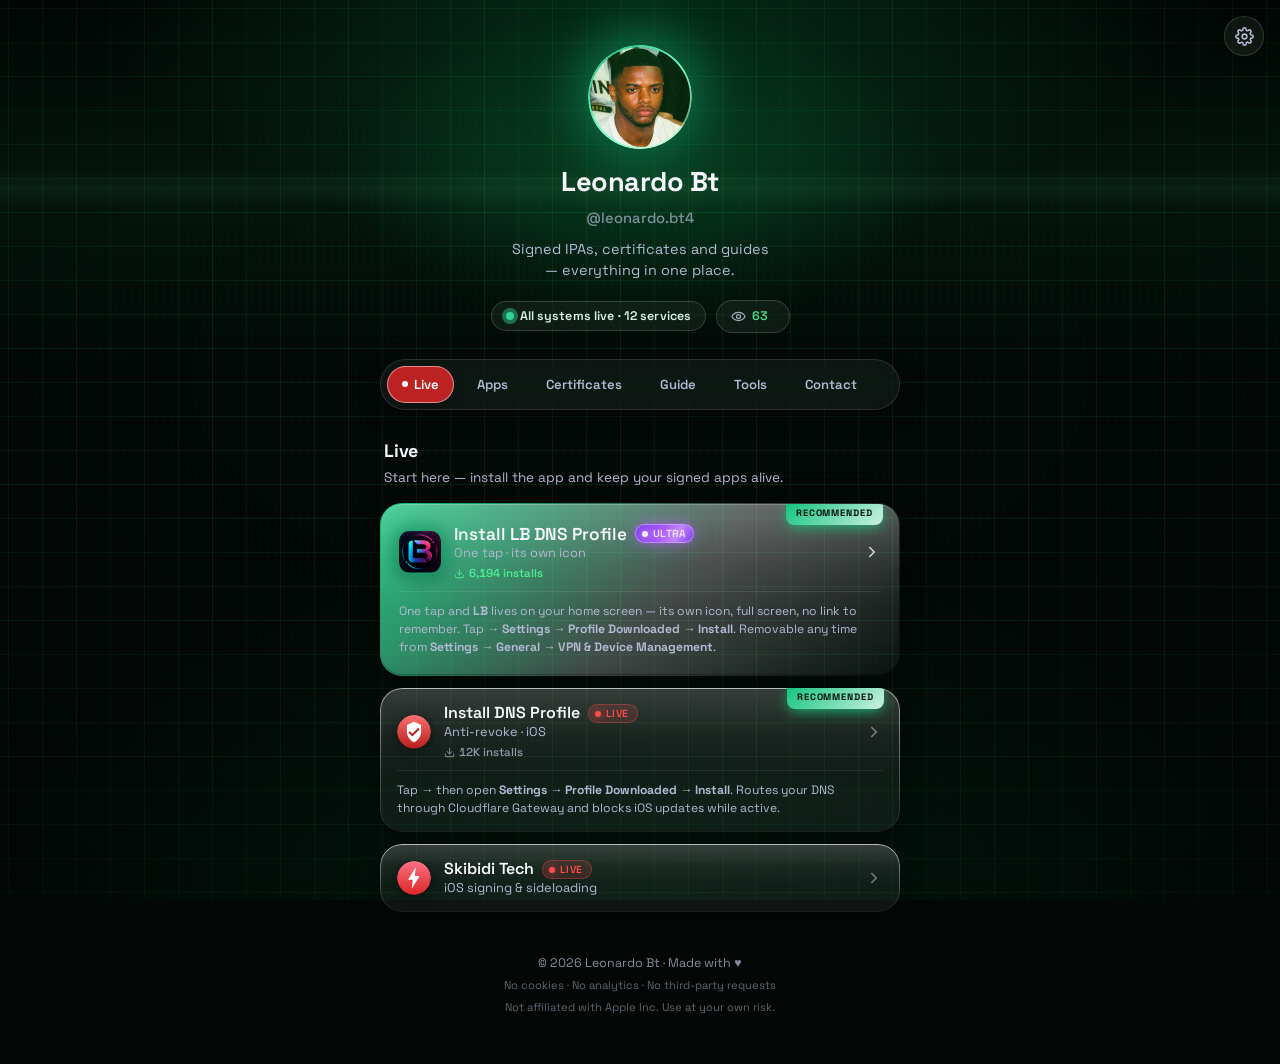
==== commit 6e8a4cc8: "sitio: pasada de refinamiento premium (jerarquia, espaciado, profundidad) Refina la UI siguiendo un " ====
--- a/index.html
+++ b/index.html
@@ -63,7 +63,7 @@
 
   <!-- El ?v= evita que el navegador use una versión vieja en caché.
        Subí el número cada vez que edites styles.css. -->
-  <link rel="stylesheet" href="styles.css?v=44" />
+  <link rel="stylesheet" href="styles.css?v=45" />
 
   <!-- Datos estructurados: ayuda a Google a entender de quién es -->
   <script type="application/ld+json">
@@ -159,6 +159,8 @@
       <h1 class="name" data-text="Leonardo Bt">Leonardo Bt</h1>
       <p class="handle">@leonardo.bt4</p>
 
+      <p class="bio">Signed IPAs, certificates and guides — everything in one place.</p>
+
       <div class="meta">
         <!-- Indicador "live": el punto late y el texto lo pone el JS -->
         <div class="status" id="status" role="status">
@@ -178,8 +180,6 @@
           <span class="viewers__label">visitors</span>
         </button>
       </div>
-
-      <p class="bio">Signed IPAs, certificates and guides — everything in one place.</p>
     </header>
 
     <!-- ================= NAV DE CATEGORÍAS ================= -->
--- a/styles.css
+++ b/styles.css
@@ -39,8 +39,8 @@
   /* ---- Liquid Glass ---- */
   --glass-bg:        rgba(255, 255, 255, 0.055);
   --glass-bg-hover:  rgba(255, 255, 255, 0.10);
-  --glass-blur:      22px;
-  --glass-saturate:  1.6;
+  --glass-blur:      18px;
+  --glass-saturate:  1.55;
   --edge-top:    rgba(255, 255, 255, 0.55);
   --edge-bottom: rgba(255, 255, 255, 0.06);
 
@@ -158,6 +158,9 @@
     linear-gradient(var(--mesh) 1px, transparent 1px),
     linear-gradient(90deg, var(--mesh) 1px, transparent 1px);
   background-size: 34px 34px;
+  /* La malla es identidad, pero no debe competir con el contenido:
+     la bajamos ~45% para que el texto y las tarjetas manden. */
+  opacity: 0.58;
   animation: mesh-travel 5s linear infinite;
 }
 /* Rejilla micro: misma dirección, más lenta = profundidad (parallax) */
@@ -166,6 +169,7 @@
     linear-gradient(var(--mesh-fine) 1px, transparent 1px),
     linear-gradient(90deg, var(--mesh-fine) 1px, transparent 1px);
   background-size: 8px 8px;
+  opacity: 0.5;
   animation: mesh-travel-fine 3.2s linear infinite;
 }
 
@@ -193,9 +197,14 @@
   position: absolute;
   inset: 0;
   background:
-    radial-gradient(60% 42% at 50% 0%, var(--mesh-glow) 0%, transparent 70%),
-    radial-gradient(75% 55% at 50% 100%, rgba(16, 160, 90, 0.12) 0%, transparent 70%),
-    radial-gradient(120% 85% at 50% 45%, transparent 32%, rgba(1, 5, 3, 0.88) 100%);
+    /* Resplandor superior */
+    radial-gradient(58% 40% at 50% 0%, var(--mesh-glow) 0%, transparent 72%),
+    /* Glow radial FOCALIZADO detrás del perfil: atrae la vista al centro */
+    radial-gradient(34% 26% at 50% 19%, var(--mesh-glow) 0%, transparent 70%),
+    /* Base tenue inferior */
+    radial-gradient(75% 55% at 50% 100%, rgba(16, 160, 90, 0.10) 0%, transparent 70%),
+    /* Viñeta: bordes más oscuros para que el contenido resalte */
+    radial-gradient(125% 90% at 50% 42%, transparent 28%, rgba(1, 5, 3, 0.92) 100%);
   animation: glow-pulse 7s ease-in-out infinite;
 }
 
@@ -257,8 +266,8 @@
    ================================================================= */
 .gear {
   position: fixed;
-  top: calc(14px + env(safe-area-inset-top, 0px));
-  right: calc(14px + env(safe-area-inset-right, 0px));
+  top: calc(16px + env(safe-area-inset-top, 0px));
+  right: calc(16px + env(safe-area-inset-right, 0px));
   z-index: 60;
   width: 40px;
   height: 40px;
@@ -269,6 +278,7 @@
   -webkit-backdrop-filter: blur(14px) saturate(1.5);
           backdrop-filter: blur(14px) saturate(1.5);
   border: 1px solid rgba(255, 255, 255, 0.15);
+  box-shadow: 0 4px 16px rgba(0, 0, 0, 0.35);
   color: var(--text-muted);
   cursor: pointer;
   transition: transform 0.25s var(--ease), color 0.25s ease, background 0.25s ease;
@@ -924,7 +934,7 @@
   flex-direction: column;
   align-items: center;
   text-align: center;
-  gap: 8px;
+  gap: 7px;
 }
 
 .avatar-wrap { position: relative; margin-bottom: 6px; }
@@ -951,32 +961,38 @@
   backface-visibility: hidden;
 }
 
-/* Aro fino alrededor de la foto (antes era un `border` en la imagen,
-   que se recortaba mal) */
+/* Aro con degradado verde→cyan alrededor de la foto. Se hace con un
+   borde de 2px "pintado" con gradiente y recortado con máscara (el
+   `border` normal no admite degradados). */
 .avatar-wrap::after {
   content: "";
   position: absolute;
   inset: 0;
   border-radius: 50%;
-  border: 2px solid rgba(255, 255, 255, 0.28);
+  padding: 2px;
+  background: linear-gradient(140deg,
+    var(--avatar-glow) 0%, #6effc4 52%, rgba(255, 255, 255, 0.42) 100%);
+  -webkit-mask: linear-gradient(#000 0 0) content-box, linear-gradient(#000 0 0);
+  -webkit-mask-composite: xor;
+          mask-composite: exclude;
   pointer-events: none;
 }
 
 /* La sombra de la foto, siguiendo el círculo real */
 .avatar-wrap { filter: drop-shadow(0 8px 22px rgba(0, 0, 0, 0.55)); }
 
-.name   { font-size: 1.55rem; font-weight: 700; letter-spacing: -0.01em; }
-.handle { font-size: 0.95rem; color: var(--text-muted); font-weight: 500; }
-.bio    { font-size: 0.92rem; color: var(--text-muted); max-width: 34ch; margin-top: 4px; }
+.name   { font-size: 1.64rem; font-weight: 700; letter-spacing: -0.02em; }
+.handle { font-size: 0.92rem; color: var(--text-muted); font-weight: 500; margin-top: -3px; opacity: 0.7; }
+.bio    { font-size: 0.9rem; color: var(--text-muted); max-width: 30ch; margin-top: 3px; line-height: 1.45; }
 
 /* Fila con el indicador "live" y el contador de visitantes */
 .meta {
   display: flex;
   align-items: center;
   justify-content: center;
-  gap: 8px;
+  gap: 10px;
   flex-wrap: wrap;
-  margin-top: 10px;
+  margin-top: 12px;
 }
 .meta .status { margin-top: 0; }
 
@@ -987,7 +1003,7 @@
   display: inline-flex;
   align-items: center;
   gap: 6px;
-  padding: 7px 13px;
+  padding: 8px 14px;
   border-radius: 999px;
   background: var(--glass-bg);
   -webkit-backdrop-filter: blur(var(--glass-blur)) saturate(var(--glass-saturate));
@@ -997,6 +1013,7 @@
   font: inherit;
   font-size: 0.78rem;
   font-weight: 600;
+  line-height: 1;
   letter-spacing: 0.01em;
   cursor: pointer;
   transition: background 0.25s ease, color 0.25s ease, transform 0.2s var(--ease);
@@ -1036,16 +1053,17 @@
 .status {
   display: inline-flex;
   align-items: center;
-  gap: 8px;
+  gap: 6px;
   margin-top: 10px;
-  padding: 7px 14px;
+  padding: 8px 14px;
   border-radius: 999px;
   background: var(--glass-bg);
   -webkit-backdrop-filter: blur(var(--glass-blur)) saturate(var(--glass-saturate));
   backdrop-filter: blur(var(--glass-blur)) saturate(var(--glass-saturate));
   border: 1px solid rgba(255, 255, 255, 0.16);
   font-size: 0.78rem;
-  font-weight: 500;
+  font-weight: 600;
+  line-height: 1;
   letter-spacing: 0.01em;
   color: var(--text-muted);
 }
@@ -1064,7 +1082,7 @@
   border-radius: 50%;
   background: inherit;
   opacity: 0.45;
-  animation: pulse 2s ease-out infinite;
+  animation: pulse 2.6s ease-out infinite;
 }
 .status.is-online   .status__dot { background: var(--ok); }
 .status.is-online   { color: #d6f5e6; }
@@ -1096,19 +1114,22 @@
 
 .catnav__item {
   flex: 0 0 auto;
-  padding: 8px 14px;
+  padding: 9px 15px;
   border-radius: 999px;
   font-size: 0.82rem;
   font-weight: 600;
   color: var(--text-muted);
   text-decoration: none;
   white-space: nowrap;
-  transition: background 0.25s ease, color 0.25s ease;
+  transition: background 0.25s ease, color 0.25s ease, box-shadow 0.25s ease;
 }
 .catnav__item:hover { color: var(--text); background: rgba(255, 255, 255, 0.08); }
+/* Pastilla activa estilo iOS/Arc: blanca, elegante, con sombrita que la
+   despega del fondo (en vez de un color pesado). */
 .catnav__item.is-active {
   color: #12100e;
-  background: rgba(255, 255, 255, 0.9);
+  background: #fff;
+  box-shadow: 0 3px 12px rgba(0, 0, 0, 0.28), 0 0 0 1px rgba(255, 255, 255, 0.5) inset;
 }
 .catnav__item:focus-visible { outline: 2px solid var(--text); outline-offset: 2px; }
 
@@ -1511,9 +1532,9 @@
   box-shadow: 0 0 8px rgba(56, 189, 248, 0.95);
 }
 
-/* Pestaña "Live" del menú: texto rojo + puntito latiendo */
+/* Pestaña "Live" del menú: rojo más suave (menos pesado) + puntito */
 .catnav__item[data-acento="live"] {
-  color: #ff5c5c;
+  color: #ff8a8a;
   display: inline-flex;
   align-items: center;
   gap: 6px;
@@ -1522,9 +1543,9 @@
   content: "";
   width: 6px; height: 6px;
   border-radius: 50%;
-  background: #ff4d4d;
-  box-shadow: 0 0 8px rgba(255, 77, 77, 0.9);
-  animation: live-blink 1.4s ease-in-out infinite;
+  background: #ff6b6b;
+  box-shadow: 0 0 7px rgba(255, 107, 107, 0.8);
+  animation: live-blink 1.8s ease-in-out infinite;
 }
 .catnav__item[data-acento="live"]:hover {
   color: #ff7b7b;
@@ -1654,9 +1675,9 @@
 /* --- Avatar flotando suave --- */
 @keyframes float {
   0%, 100% { transform: translateY(0); }
-  50%      { transform: translateY(-6px); }
-}
-.avatar-wrap { animation: float 5s ease-in-out infinite; }
+  50%      { transform: translateY(-3px); }
+}
+.avatar-wrap { animation: float 6s ease-in-out infinite; }
 
 /* Halo del avatar respirando */
 @keyframes glow-breathe {
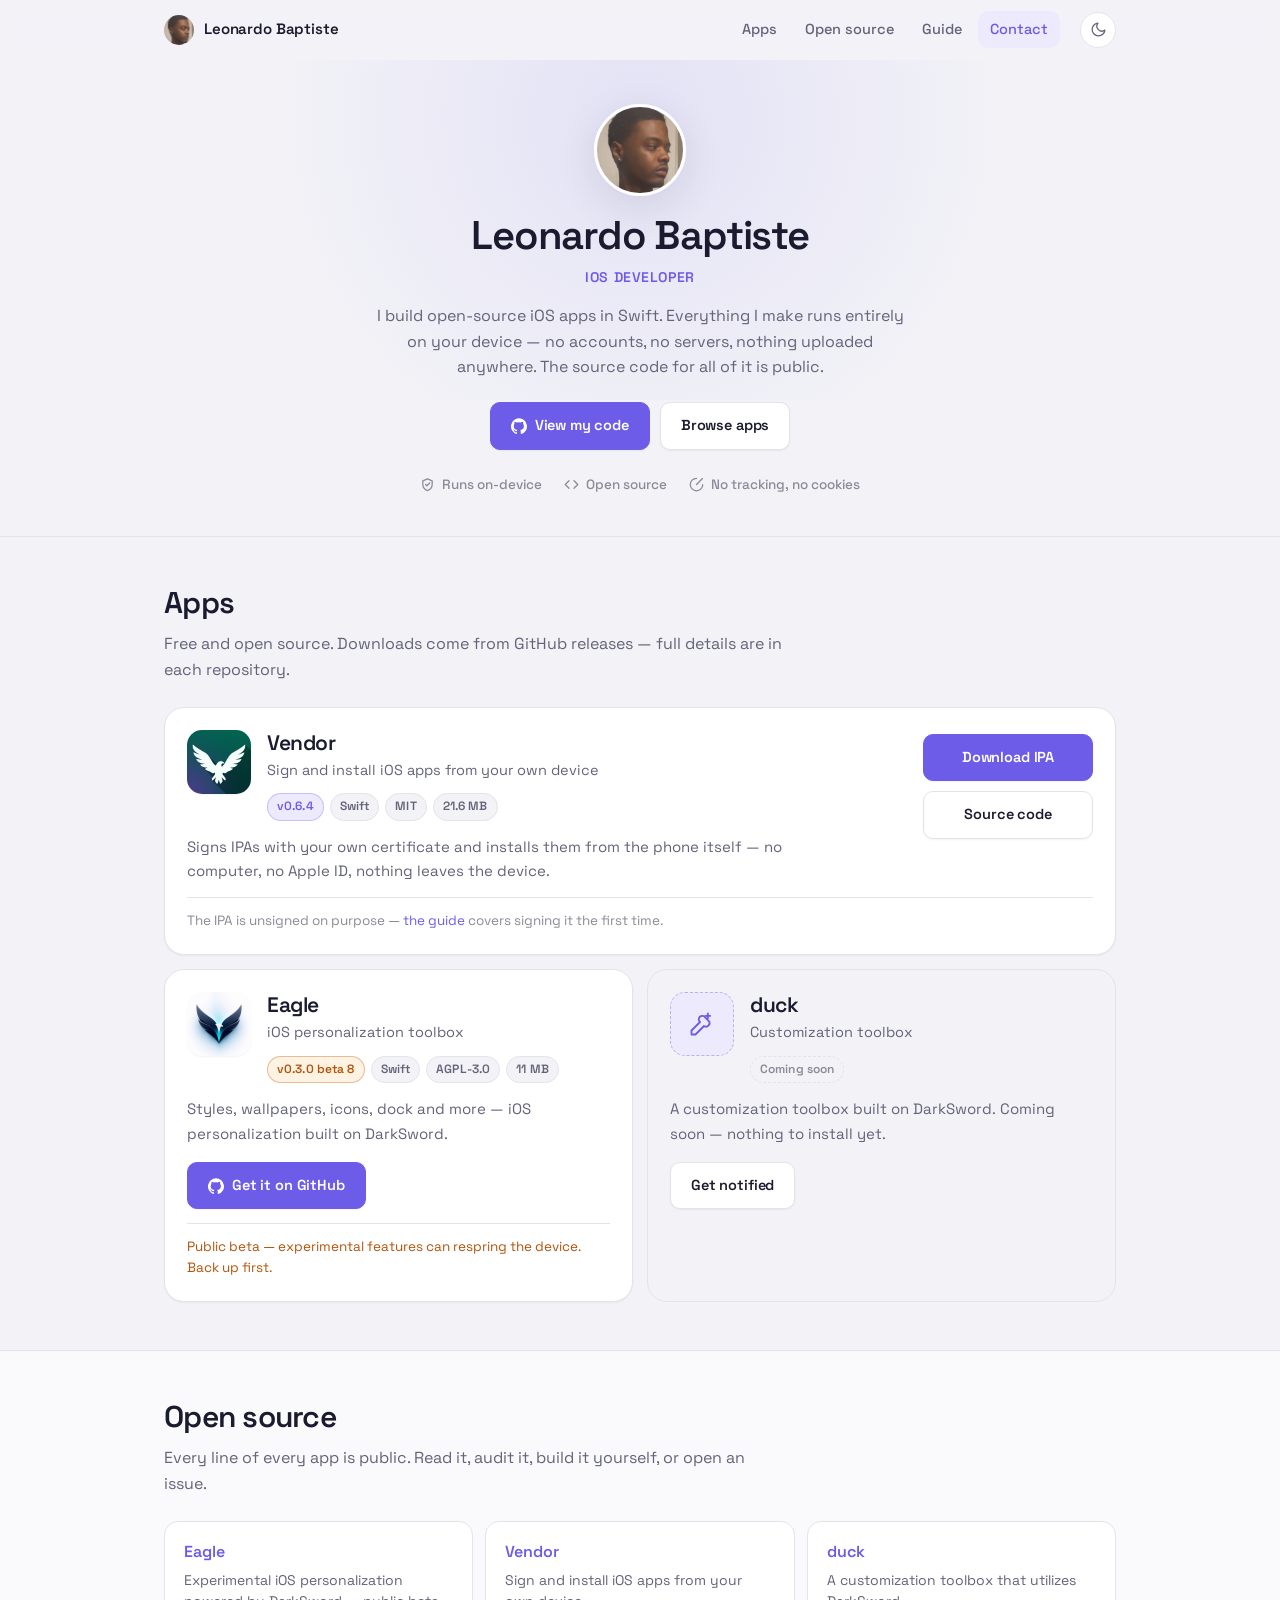
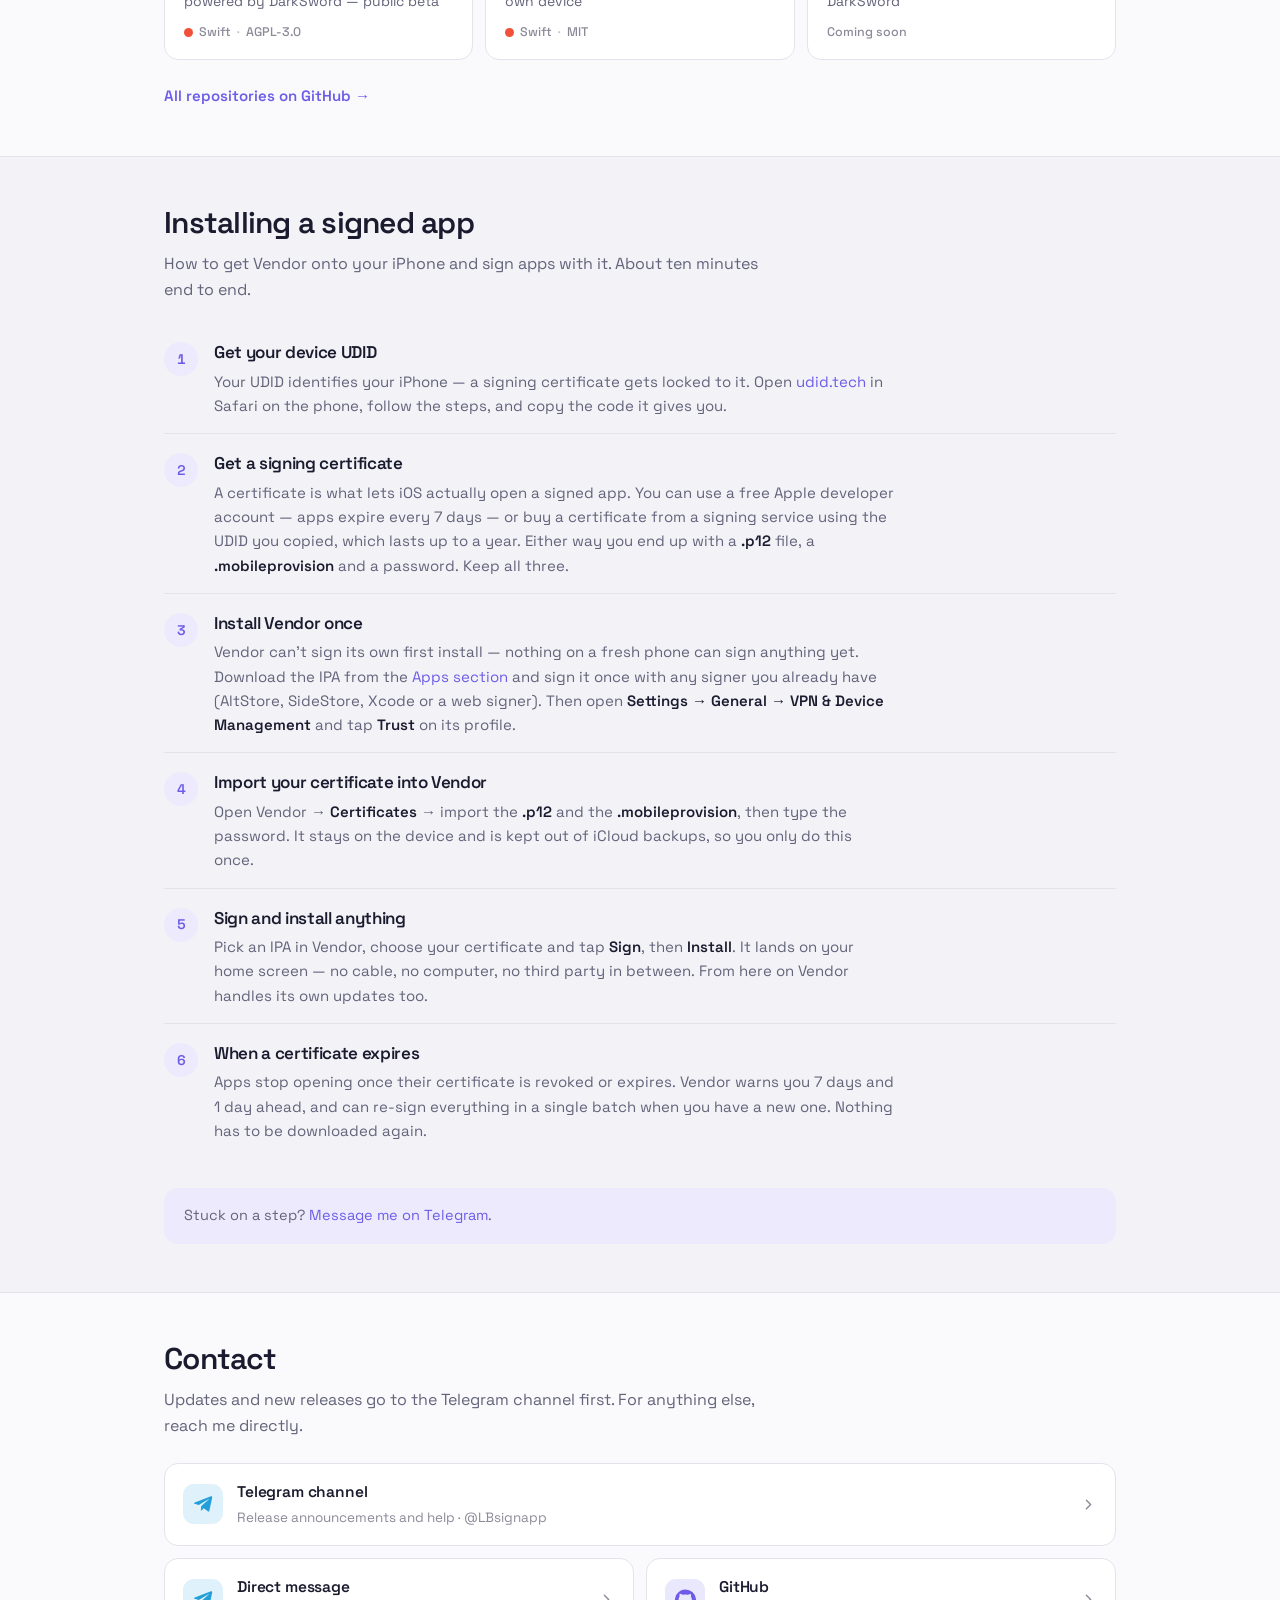
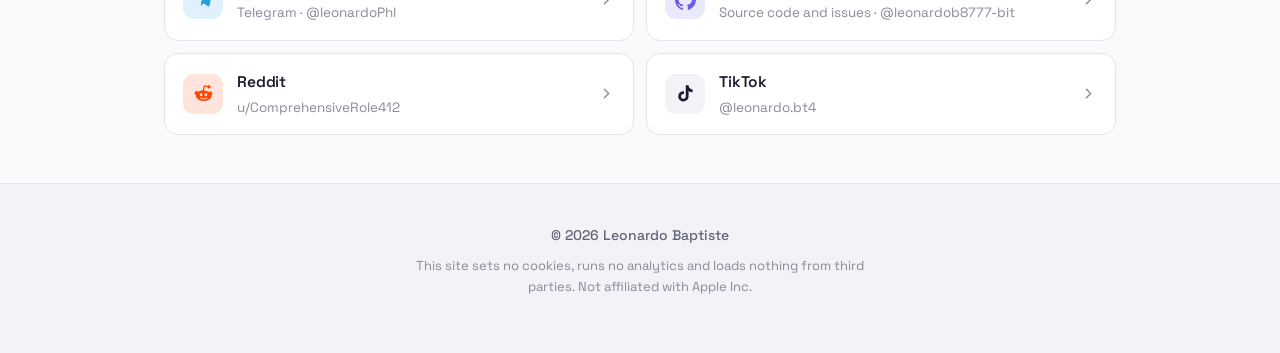
==== commit e4b2b62b: "Rediseño: de hub de sideloading a portfolio de desarrollador La página vendía servicios de terceros " ====
--- a/index.html
+++ b/index.html
@@ -2,203 +2,532 @@
 <html lang="en">
 <head>
   <meta charset="UTF-8" />
-  <!-- viewport-fit=cover: permite usar toda la pantalla del iPhone
-       (incluida la zona de la muesca / isla dinámica). -->
   <meta name="viewport" content="width=device-width, initial-scale=1.0, viewport-fit=cover" />
   <link rel="canonical" href="https://leonardob8777-bit.github.io/" />
 
-  <!-- ============================================================= -->
-  <!-- BASIC SEO                                                     -->
-  <!-- ============================================================= -->
-  <title>Leonardo Bt · iOS Hub</title>
-  <meta name="description" content="Signed IPAs, certificates, UDID tools and step-by-step guides for iOS sideloading." />
-  <meta name="author" content="Leonardo Bt" />
-  <meta name="theme-color" content="#030806" />
-
-  <!-- ============================================================= -->
-  <!-- OPEN GRAPH                                                    -->
-  <!-- ============================================================= -->
+  <title>Leonardo Baptiste — iOS Developer</title>
+  <meta name="description" content="Open-source iOS apps by Leonardo Baptiste. Vendor signs and installs apps from your own device; Eagle is an iOS personalization toolbox. All source code on GitHub." />
+  <meta name="author" content="Leonardo Baptiste" />
+  <meta name="theme-color" content="#F2F2F7" media="(prefers-color-scheme: light)" />
+  <meta name="theme-color" content="#0D0D12" media="(prefers-color-scheme: dark)" />
+
   <meta property="og:type" content="website" />
-  <meta property="og:title" content="Leonardo Bt · iOS Hub" />
-  <meta property="og:description" content="Signed IPAs, certificates, UDID tools and step-by-step guides for iOS sideloading." />
-  <meta property="og:image" content="https://leonardob8777-bit.github.io/assets/og-image.jpg" />
+  <meta property="og:title" content="Leonardo Baptiste — iOS Developer" />
+  <meta property="og:description" content="Open-source iOS apps: Vendor, Eagle and more. All source code on GitHub." />
+  <meta property="og:image" content="https://leonardob8777-bit.github.io/assets/og-image.jpg?v=2" />
   <meta property="og:image:width" content="1200" />
   <meta property="og:image:height" content="630" />
   <meta property="og:url" content="https://leonardob8777-bit.github.io/" />
   <meta property="og:locale" content="en_US" />
 
-  <!-- ============================================================= -->
-  <!-- TWITTER CARD                                                  -->
-  <!-- ============================================================= -->
   <meta name="twitter:card" content="summary_large_image" />
-  <meta name="twitter:title" content="Leonardo Bt · iOS Hub" />
-  <meta name="twitter:description" content="Signed IPAs, certificates, UDID tools and step-by-step guides for iOS sideloading." />
-  <meta name="twitter:image" content="https://leonardob8777-bit.github.io/assets/og-image.jpg" />
-
-  <!-- ============================================================= -->
-  <!-- PRIVACIDAD                                                    -->
-  <!-- no-referrer: cuando alguien toca un enlace, el otro sitio NO  -->
-  <!-- se entera de que vino de acá.                                 -->
-  <!-- ============================================================= -->
+  <meta name="twitter:title" content="Leonardo Baptiste — iOS Developer" />
+  <meta name="twitter:description" content="Open-source iOS apps: Vendor, Eagle and more." />
+  <meta name="twitter:image" content="https://leonardob8777-bit.github.io/assets/og-image.jpg?v=2" />
+
+  <!-- no-referrer: the destination site never learns a click came from here. -->
   <meta name="referrer" content="no-referrer" />
   <meta name="robots" content="index, follow" />
 
-  <!-- FAVICON / APP INSTALABLE -->
-  <link rel="icon" type="image/png" href="assets/lb-icon.png" />
-  <link rel="icon" type="image/svg+xml" href="assets/favicon.svg" />
-  <link rel="apple-touch-icon" href="assets/lb-icon.png" />
+  <link rel="icon" type="image/png" href="assets/vendor-icon.png" />
+  <link rel="apple-touch-icon" href="assets/vendor-icon.png" />
   <link rel="manifest" href="manifest.webmanifest" />
   <meta name="apple-mobile-web-app-capable" content="yes" />
-  <meta name="apple-mobile-web-app-status-bar-style" content="black-translucent" />
+  <meta name="apple-mobile-web-app-status-bar-style" content="default" />
   <meta name="apple-mobile-web-app-title" content="Leonardo Bt" />
 
-  <!-- ============================================================= -->
-  <!-- FUENTE AUTO-HOSPEDADA                                         -->
-  <!-- Antes venía de Google Fonts: eso le mandaba la IP de CADA     -->
-  <!-- visitante a Google. Ahora el archivo vive en este mismo sitio -->
-  <!-- → cero pedidos a terceros y carga más rápido.                 -->
-  <!-- ============================================================= -->
+  <!-- Self-hosted font: no request ever reaches a third party. -->
   <link rel="preload" href="assets/fonts/space-grotesk-latin.woff2"
         as="font" type="font/woff2" crossorigin />
 
-  <!-- El ?v= evita que el navegador use una versión vieja en caché.
-       Subí el número cada vez que edites styles.css. -->
-  <link rel="stylesheet" href="styles.css?v=45" />
-
-  <!-- Datos estructurados: ayuda a Google a entender de quién es -->
+  <!-- ?v= busts the cache — bump it whenever styles.css or script.js change. -->
+  <link rel="stylesheet" href="styles.css?v=54" />
+
+  <!-- Applied before first paint so there's no flash of the wrong theme. -->
+  <script>
+    (function () {
+      try {
+        var saved = localStorage.getItem("lb-scheme");
+        if (saved === "light" || saved === "dark") {
+          document.documentElement.setAttribute("data-scheme", saved);
+        }
+      } catch (e) {}
+    })();
+  </script>
+
   <script type="application/ld+json">
   {
     "@context": "https://schema.org",
-    "@type": "ProfilePage",
-    "mainEntity": {
-      "@type": "Person",
-      "name": "Leonardo Bt",
-      "alternateName": "@leonardo.bt4",
-      "url": "https://leonardob8777-bit.github.io/",
-      "image": "https://leonardob8777-bit.github.io/assets/avatar.jpg",
-      "sameAs": [
-        "https://www.tiktok.com/@leonardo.bt4",
-        "https://t.me/leonardoPhl"
-      ]
-    }
+    "@type": "Person",
+    "name": "Leonardo Baptiste",
+    "alternateName": "Leonardo Bt",
+    "jobTitle": "iOS Developer",
+    "url": "https://leonardob8777-bit.github.io/",
+    "image": "https://leonardob8777-bit.github.io/assets/avatar.jpg",
+    "sameAs": [
+      "https://github.com/leonardob8777-bit",
+      "https://t.me/LBsignapp",
+      "https://www.reddit.com/user/ComprehensiveRole412/",
+      "https://www.tiktok.com/@leonardo.bt4"
+    ]
   }
   </script>
 </head>
 
 <body>
-  <!-- Fondo: malla cyber animada + resplandor + barrido + glitches -->
-  <div class="mesh" aria-hidden="true"></div>
-  <div class="aurora" aria-hidden="true"></div>
-  <div class="scan" aria-hidden="true"></div>
-
-  <!-- Lluvia de bits: unos y ceros que aparecen y desaparecen -->
-  <div class="bits" id="bits" aria-hidden="true"></div>
-
-  <div class="glitch" aria-hidden="true"></div>
-
-  <!-- Si el JavaScript no carga, la página quedaría vacía: este aviso
-       evita que el visitante vea una pantalla en blanco. -->
-  <noscript>
-    <div class="noscript">
-      <h1>Leonardo Bt</h1>
-      <p>This page needs JavaScript enabled. Please turn it on and reload.</p>
-      <p><a href="https://t.me/leonardoPhl">Contact me on Telegram</a></p>
+  <a class="skip" href="#main">Skip to content</a>
+
+  <header class="topbar" id="top">
+    <div class="wrap topbar__inner">
+      <a class="brandmark" href="#top">
+        <img src="assets/avatar.jpg?v=2" alt="" width="30" height="30" />
+        <span>Leonardo Baptiste</span>
+      </a>
+
+      <nav class="topnav" aria-label="Sections">
+        <a href="#apps">Apps</a>
+        <a href="#source">Open source</a>
+        <a href="#guide">Guide</a>
+        <a href="#contact">Contact</a>
+      </nav>
+
+      <button class="scheme" id="scheme" type="button" aria-label="Switch color theme">
+        <svg class="scheme__sun" viewBox="0 0 24 24" fill="none" stroke="currentColor"
+             stroke-width="1.8" stroke-linecap="round" stroke-linejoin="round" aria-hidden="true">
+          <circle cx="12" cy="12" r="4.2"/>
+          <path d="M12 2.5v2M12 19.5v2M4.6 4.6 6 6M18 18l1.4 1.4M2.5 12h2M19.5 12h2M4.6 19.4 6 18M18 6l1.4-1.4"/>
+        </svg>
+        <svg class="scheme__moon" viewBox="0 0 24 24" fill="none" stroke="currentColor"
+             stroke-width="1.8" stroke-linecap="round" stroke-linejoin="round" aria-hidden="true">
+          <path d="M21 12.8A9 9 0 1 1 11.2 3 7 7 0 0 0 21 12.8z"/>
+        </svg>
+      </button>
     </div>
-  </noscript>
-
-  <a class="skip" href="#content">Skip to content</a>
-
-  <!-- ================= PERSONALIZACIÓN ================= -->
-  <button class="gear" id="gear" type="button"
-          aria-label="Appearance settings" aria-expanded="false" aria-controls="panel">
-    <svg viewBox="0 0 24 24" fill="none" stroke="currentColor" stroke-width="2"
-         stroke-linecap="round" stroke-linejoin="round" aria-hidden="true">
-      <circle cx="12" cy="12" r="3"/>
-      <path d="M19.4 15a1.65 1.65 0 0 0 .33 1.82l.06.06a2 2 0 1 1-2.83 2.83l-.06-.06a1.65 1.65 0 0 0-1.82-.33 1.65 1.65 0 0 0-1 1.51V21a2 2 0 1 1-4 0v-.09A1.65 1.65 0 0 0 9 19.4a1.65 1.65 0 0 0-1.82.33l-.06.06a2 2 0 1 1-2.83-2.83l.06-.06a1.65 1.65 0 0 0 .33-1.82 1.65 1.65 0 0 0-1.51-1H3a2 2 0 1 1 0-4h.09A1.65 1.65 0 0 0 4.6 9a1.65 1.65 0 0 0-.33-1.82l-.06-.06a2 2 0 1 1 2.83-2.83l.06.06A1.65 1.65 0 0 0 9 4.6a1.65 1.65 0 0 0 1-1.51V3a2 2 0 1 1 4 0v.09a1.65 1.65 0 0 0 1 1.51 1.65 1.65 0 0 0 1.82-.33l.06-.06a2 2 0 1 1 2.83 2.83l-.06.06A1.65 1.65 0 0 0 19.4 9v0a1.65 1.65 0 0 0 1.51 1H21a2 2 0 1 1 0 4h-.09a1.65 1.65 0 0 0-1.51 1z"/>
-    </svg>
-  </button>
-
-  <div class="panel" id="panel" role="dialog" aria-label="Appearance settings">
-    <p class="panel__title">Theme</p>
-    <div class="themes" id="themes"></div>
-
-    <p class="panel__title">Display</p>
-    <button class="toggle" id="fx-toggle" type="button" aria-pressed="true">
-      <span>Background effects</span>
-      <span class="toggle__switch" aria-hidden="true"></span>
-    </button>
-    <button class="toggle" id="contrast-toggle" type="button" aria-pressed="false">
-      <span>High contrast</span>
-      <span class="toggle__switch" aria-hidden="true"></span>
-    </button>
-    <button class="toggle" id="share-btn" type="button" hidden>
-      <span>Share this page</span>
-      <svg width="17" height="17" viewBox="0 0 24 24" fill="none" stroke="currentColor"
-           stroke-width="2" stroke-linecap="round" stroke-linejoin="round" aria-hidden="true">
-        <path d="M4 12v8a2 2 0 0 0 2 2h12a2 2 0 0 0 2-2v-8"/>
-        <polyline points="16 6 12 2 8 6"/>
-        <line x1="12" y1="2" x2="12" y2="15"/>
-      </svg>
-    </button>
-
-    <p class="panel__note">
-      Your choice is saved on this device only. This site sets no cookies,
-      uses no analytics and loads nothing from third parties.
-    </p>
-  </div>
-
-  <div class="page">
-    <!-- ================= HERO / PERFIL ================= -->
-    <header class="hero">
-      <div class="avatar-wrap">
-        <img class="avatar" src="assets/avatar.jpg"
-             alt="Leonardo Bt profile photo" width="112" height="112" fetchpriority="high" />
+  </header>
+
+  <main id="main">
+    <!-- ================= HERO ================= -->
+    <section class="hero">
+      <div class="wrap hero__inner">
+        <img class="hero__avatar" src="assets/avatar.jpg?v=2"
+             alt="Leonardo Baptiste" width="92" height="92" fetchpriority="high" />
+
+        <h1 class="hero__name">Leonardo Baptiste</h1>
+        <p class="hero__role">iOS Developer</p>
+
+        <p class="hero__bio">
+          I build open-source iOS apps in Swift. Everything I make runs entirely on
+          your device — no accounts, no servers, nothing uploaded anywhere.
+          The source code for all of it is public.
+        </p>
+
+        <div class="hero__cta">
+          <a class="btn btn--primary" href="https://github.com/leonardob8777-bit"
+             target="_blank" rel="noopener noreferrer">
+            <svg viewBox="0 0 24 24" fill="currentColor" aria-hidden="true">
+              <path d="M12 .5a12 12 0 0 0-3.8 23.4c.6.1.8-.3.8-.6v-2c-3.3.7-4-1.6-4-1.6-.6-1.4-1.4-1.8-1.4-1.8-1-.7 0-.7 0-.7 1.2.1 1.8 1.2 1.8 1.2 1 1.8 2.8 1.3 3.5 1 .1-.8.4-1.3.7-1.6-2.7-.3-5.5-1.3-5.5-5.9 0-1.3.5-2.4 1.2-3.2-.1-.3-.5-1.5.1-3.2 0 0 1-.3 3.3 1.2a11.5 11.5 0 0 1 6 0C17 5.3 18 5.6 18 5.6c.6 1.7.2 2.9.1 3.2.8.8 1.2 1.9 1.2 3.2 0 4.6-2.8 5.6-5.5 5.9.4.4.8 1.1.8 2.2v3.3c0 .3.2.7.8.6A12 12 0 0 0 12 .5z"/>
+            </svg>
+            View my code
+          </a>
+          <a class="btn" href="#apps">Browse apps</a>
+        </div>
+
+        <ul class="trust">
+          <li>
+            <svg viewBox="0 0 24 24" fill="none" stroke="currentColor" stroke-width="2"
+                 stroke-linecap="round" stroke-linejoin="round" aria-hidden="true">
+              <path d="M12 3l7.5 3.3v5.2c0 4.7-3.1 8.6-7.5 10.2-4.4-1.6-7.5-5.5-7.5-10.2V6.3z"/>
+              <polyline points="9 12 11 14 15.5 9.5"/>
+            </svg>
+            Runs on-device
+          </li>
+          <li>
+            <svg viewBox="0 0 24 24" fill="none" stroke="currentColor" stroke-width="2"
+                 stroke-linecap="round" stroke-linejoin="round" aria-hidden="true">
+              <polyline points="16 18 22 12 16 6"/><polyline points="8 6 2 12 8 18"/>
+            </svg>
+            Open source
+          </li>
+          <li>
+            <svg viewBox="0 0 24 24" fill="none" stroke="currentColor" stroke-width="2"
+                 stroke-linecap="round" stroke-linejoin="round" aria-hidden="true">
+              <path d="M12 2a10 10 0 1 0 10 10"/><path d="M21.5 2.5 12 12"/>
+            </svg>
+            No tracking, no cookies
+          </li>
+        </ul>
       </div>
-
-      <!-- data-text = el mismo texto: lo usan las capas del glitch -->
-      <h1 class="name" data-text="Leonardo Bt">Leonardo Bt</h1>
-      <p class="handle">@leonardo.bt4</p>
-
-      <p class="bio">Signed IPAs, certificates and guides — everything in one place.</p>
-
-      <div class="meta">
-        <!-- Indicador "live": el punto late y el texto lo pone el JS -->
-        <div class="status" id="status" role="status">
-          <span class="status__dot" aria-hidden="true"></span>
-          <span class="status__text">Checking status…</span>
-        </div>
-
-        <!-- Contador de visitantes. Tocalo y aparece la palabra. -->
-        <button class="viewers" id="viewers" type="button"
-                aria-label="Visitors browsing right now">
-          <svg viewBox="0 0 24 24" fill="none" stroke="currentColor" stroke-width="2"
-               stroke-linecap="round" stroke-linejoin="round" aria-hidden="true">
-            <path d="M1.5 12S5 5.5 12 5.5 22.5 12 22.5 12 19 18.5 12 18.5 1.5 12 1.5 12z"/>
-            <circle cx="12" cy="12" r="3.2"/>
-          </svg>
-          <span class="viewers__n" id="viewers-n">—</span>
-          <span class="viewers__label">visitors</span>
-        </button>
+    </section>
+
+    <!-- ================= APPS ================= -->
+    <section class="band" id="apps">
+      <div class="wrap">
+        <div class="sechead">
+          <h2>Apps</h2>
+          <p>Free and open source. Downloads come from GitHub releases —
+             full details are in each repository.</p>
+        </div>
+
+        <div class="apps">
+          <!-- VENDOR -->
+          <article class="app app--lead">
+            <div class="app__head">
+              <img class="app__icon" src="assets/vendor-icon.png" alt=""
+                   width="72" height="72" loading="lazy" />
+              <div class="app__id">
+                <h3>Vendor</h3>
+                <p class="app__tag">Sign and install iOS apps from your own device</p>
+                <div class="app__meta">
+                  <span class="chip chip--brand">v0.6.4</span>
+                  <span class="chip">Swift</span>
+                  <span class="chip">MIT</span>
+                  <span class="chip">21.6 MB</span>
+                </div>
+              </div>
+            </div>
+
+            <p class="app__desc">
+              Signs IPAs with your own certificate and installs them from the phone
+              itself — no computer, no Apple ID, nothing leaves the device.
+            </p>
+
+            <div class="app__cta">
+              <a class="btn btn--primary"
+                 href="https://github.com/leonardob8777-bit/Vendor/releases/latest"
+                 target="_blank" rel="noopener noreferrer">Download IPA</a>
+              <a class="btn"
+                 href="https://github.com/leonardob8777-bit/Vendor"
+                 target="_blank" rel="noopener noreferrer">Source code</a>
+            </div>
+
+            <p class="app__note">
+              The IPA is unsigned on purpose — <a href="#guide">the guide</a> covers
+              signing it the first time.
+            </p>
+          </article>
+
+          <!-- EAGLE -->
+          <article class="app">
+            <div class="app__head">
+              <img class="app__icon" src="assets/eagle-icon.png" alt=""
+                   width="72" height="72" loading="lazy" />
+              <div class="app__id">
+                <h3>Eagle</h3>
+                <p class="app__tag">iOS personalization toolbox</p>
+                <div class="app__meta">
+                  <span class="chip chip--beta">v0.3.0 beta 8</span>
+                  <span class="chip">Swift</span>
+                  <span class="chip">AGPL-3.0</span>
+                  <span class="chip">11 MB</span>
+                </div>
+              </div>
+            </div>
+
+            <p class="app__desc">
+              Styles, wallpapers, icons, dock and more — iOS personalization
+              built on DarkSword.
+            </p>
+
+            <div class="app__cta">
+              <!-- Straight to the repo: every Eagle build is flagged as a
+                   pre-release, so GitHub has no "latest" to redirect to. -->
+              <a class="btn btn--primary"
+                 href="https://github.com/leonardob8777-bit/Eagle"
+                 target="_blank" rel="noopener noreferrer">
+                <svg viewBox="0 0 24 24" fill="currentColor" aria-hidden="true">
+                  <path d="M12 .5a12 12 0 0 0-3.8 23.4c.6.1.8-.3.8-.6v-2c-3.3.7-4-1.6-4-1.6-.6-1.4-1.4-1.8-1.4-1.8-1-.7 0-.7 0-.7 1.2.1 1.8 1.2 1.8 1.2 1 1.8 2.8 1.3 3.5 1 .1-.8.4-1.3.7-1.6-2.7-.3-5.5-1.3-5.5-5.9 0-1.3.5-2.4 1.2-3.2-.1-.3-.5-1.5.1-3.2 0 0 1-.3 3.3 1.2a11.5 11.5 0 0 1 6 0C17 5.3 18 5.6 18 5.6c.6 1.7.2 2.9.1 3.2.8.8 1.2 1.9 1.2 3.2 0 4.6-2.8 5.6-5.5 5.9.4.4.8 1.1.8 2.2v3.3c0 .3.2.7.8.6A12 12 0 0 0 12 .5z"/>
+                </svg>
+                Get it on GitHub
+              </a>
+            </div>
+
+            <p class="app__note app__note--warn">
+              Public beta — experimental features can respring the device.
+              Back up first.
+            </p>
+          </article>
+
+          <!-- DUCK -->
+          <article class="app app--wip">
+            <div class="app__head">
+              <span class="app__icon app__icon--placeholder" aria-hidden="true">
+                <svg viewBox="0 0 24 24" fill="none" stroke="currentColor" stroke-width="1.6"
+                     stroke-linecap="round" stroke-linejoin="round">
+                  <path d="M14.7 6.3a3 3 0 1 0-4.4 4L3 17.6V21h3.4l7.3-7.3a3 3 0 0 0 4-4.4z"/>
+                  <path d="M17 3v4M15 5h4"/>
+                </svg>
+              </span>
+              <div class="app__id">
+                <h3>duck</h3>
+                <p class="app__tag">Customization toolbox</p>
+                <div class="app__meta">
+                  <span class="chip chip--wip">Coming soon</span>
+                </div>
+              </div>
+            </div>
+
+            <p class="app__desc">
+              A customization toolbox built on DarkSword. Coming soon —
+              nothing to install yet.
+            </p>
+
+            <div class="app__cta">
+              <a class="btn" href="https://t.me/LBsignapp"
+                 target="_blank" rel="noopener noreferrer">Get notified</a>
+            </div>
+          </article>
+        </div>
       </div>
-    </header>
-
-    <!-- ================= NAV DE CATEGORÍAS ================= -->
-    <!-- Se genera desde script.js a partir de las secciones -->
-    <nav class="catnav" id="catnav" role="tablist" aria-label="Categories"></nav>
-
-    <!-- ================= SECCIONES ================= -->
-    <!-- Todo el contenido lo dibuja script.js -->
-    <main id="content"></main>
-
-    <footer class="footer">
-      <p>© <span id="year"></span> Leonardo Bt · Made with ♥</p>
+    </section>
+
+    <!-- ================= OPEN SOURCE ================= -->
+    <section class="band band--alt" id="source">
+      <div class="wrap">
+        <div class="sechead">
+          <h2>Open source</h2>
+          <p>Every line of every app is public. Read it, audit it, build it yourself,
+             or open an issue.</p>
+        </div>
+
+        <div class="repos">
+          <a class="repo" href="https://github.com/leonardob8777-bit/Eagle"
+             target="_blank" rel="noopener noreferrer">
+            <span class="repo__name">Eagle</span>
+            <span class="repo__desc">Experimental iOS personalization powered by DarkSword — public beta</span>
+            <span class="repo__meta">
+              <span class="dot dot--swift" aria-hidden="true"></span>Swift
+              <span class="repo__sep">·</span>AGPL-3.0
+            </span>
+          </a>
+
+          <a class="repo" href="https://github.com/leonardob8777-bit/Vendor"
+             target="_blank" rel="noopener noreferrer">
+            <span class="repo__name">Vendor</span>
+            <span class="repo__desc">Sign and install iOS apps from your own device</span>
+            <span class="repo__meta">
+              <span class="dot dot--swift" aria-hidden="true"></span>Swift
+              <span class="repo__sep">·</span>MIT
+            </span>
+          </a>
+
+          <a class="repo" href="https://github.com/leonardob8777-bit/duck"
+             target="_blank" rel="noopener noreferrer">
+            <span class="repo__name">duck</span>
+            <span class="repo__desc">A customization toolbox that utilizes DarkSword</span>
+            <span class="repo__meta">Coming soon</span>
+          </a>
+        </div>
+
+        <p class="repos__all">
+          <a href="https://github.com/leonardob8777-bit"
+             target="_blank" rel="noopener noreferrer">All repositories on GitHub →</a>
+        </p>
+      </div>
+    </section>
+
+    <!-- ================= GUIDE ================= -->
+    <section class="band" id="guide">
+      <div class="wrap">
+        <div class="sechead">
+          <h2>Installing a signed app</h2>
+          <p>How to get Vendor onto your iPhone and sign apps with it.
+             About ten minutes end to end.</p>
+        </div>
+
+        <ol class="steps">
+          <li class="step">
+            <span class="step__n">1</span>
+            <div class="step__body">
+              <h3>Get your device UDID</h3>
+              <p>
+                Your UDID identifies your iPhone — a signing certificate gets locked to
+                it. Open <a href="https://udid.tech/" target="_blank" rel="noopener noreferrer">udid.tech</a>
+                in Safari on the phone, follow the steps, and copy the code it gives you.
+              </p>
+            </div>
+          </li>
+
+          <li class="step">
+            <span class="step__n">2</span>
+            <div class="step__body">
+              <h3>Get a signing certificate</h3>
+              <p>
+                A certificate is what lets iOS actually open a signed app. You can use a
+                free Apple developer account — apps expire every 7 days — or buy a
+                certificate from a signing service using the UDID you copied, which lasts
+                up to a year. Either way you end up with a <b>.p12</b> file, a
+                <b>.mobileprovision</b> and a password. Keep all three.
+              </p>
+            </div>
+          </li>
+
+          <li class="step">
+            <span class="step__n">3</span>
+            <div class="step__body">
+              <h3>Install Vendor once</h3>
+              <p>
+                Vendor can't sign its own first install — nothing on a fresh phone can
+                sign anything yet. Download the IPA from the <a href="#apps">Apps
+                section</a> and sign it once with any signer you already have (AltStore,
+                SideStore, Xcode or a web signer). Then open <b>Settings → General →
+                VPN &amp; Device Management</b> and tap <b>Trust</b> on its profile.
+              </p>
+            </div>
+          </li>
+
+          <li class="step">
+            <span class="step__n">4</span>
+            <div class="step__body">
+              <h3>Import your certificate into Vendor</h3>
+              <p>
+                Open Vendor → <b>Certificates</b> → import the <b>.p12</b> and the
+                <b>.mobileprovision</b>, then type the password. It stays on the device
+                and is kept out of iCloud backups, so you only do this once.
+              </p>
+            </div>
+          </li>
+
+          <li class="step">
+            <span class="step__n">5</span>
+            <div class="step__body">
+              <h3>Sign and install anything</h3>
+              <p>
+                Pick an IPA in Vendor, choose your certificate and tap <b>Sign</b>, then
+                <b>Install</b>. It lands on your home screen — no cable, no computer, no
+                third party in between. From here on Vendor handles its own updates too.
+              </p>
+            </div>
+          </li>
+
+          <li class="step">
+            <span class="step__n">6</span>
+            <div class="step__body">
+              <h3>When a certificate expires</h3>
+              <p>
+                Apps stop opening once their certificate is revoked or expires. Vendor
+                warns you 7 days and 1 day ahead, and can re-sign everything in a single
+                batch when you have a new one. Nothing has to be downloaded again.
+              </p>
+            </div>
+          </li>
+        </ol>
+
+        <p class="guide__help">
+          Stuck on a step?
+          <a href="https://t.me/leonardoPhl" target="_blank" rel="noopener noreferrer">Message me on Telegram</a>.
+        </p>
+      </div>
+    </section>
+
+    <!-- ================= CONTACT ================= -->
+    <section class="band band--alt" id="contact">
+      <div class="wrap">
+        <div class="sechead">
+          <h2>Contact</h2>
+          <p>Updates and new releases go to the Telegram channel first.
+             For anything else, reach me directly.</p>
+        </div>
+
+        <div class="links">
+          <a class="clink clink--lead" href="https://t.me/LBsignapp"
+             target="_blank" rel="noopener noreferrer">
+            <span class="clink__icon" style="--c:#229ED9">
+              <svg viewBox="0 0 24 24" fill="currentColor" aria-hidden="true">
+                <path d="M21.9 4.3 18.7 19c-.2 1-.9 1.3-1.7.8l-4.7-3.5-2.3 2.2c-.3.3-.5.5-1 .5l.3-4.9 8.8-8c.4-.3-.1-.5-.6-.2L6.6 12.7l-4.7-1.5c-1-.3-1-1 .2-1.5l18.4-7.1c.9-.3 1.6.2 1.4 1.7z"/>
+              </svg>
+            </span>
+            <span class="clink__body">
+              <span class="clink__title">Telegram channel</span>
+              <span class="clink__sub">Release announcements and help · @LBsignapp</span>
+            </span>
+            <svg class="clink__arrow" viewBox="0 0 24 24" fill="none" stroke="currentColor"
+                 stroke-width="2" stroke-linecap="round" stroke-linejoin="round" aria-hidden="true">
+              <polyline points="9 18 15 12 9 6"/>
+            </svg>
+          </a>
+
+          <a class="clink" href="https://t.me/leonardoPhl"
+             target="_blank" rel="noopener noreferrer">
+            <span class="clink__icon" style="--c:#229ED9">
+              <svg viewBox="0 0 24 24" fill="currentColor" aria-hidden="true">
+                <path d="M21.9 4.3 18.7 19c-.2 1-.9 1.3-1.7.8l-4.7-3.5-2.3 2.2c-.3.3-.5.5-1 .5l.3-4.9 8.8-8c.4-.3-.1-.5-.6-.2L6.6 12.7l-4.7-1.5c-1-.3-1-1 .2-1.5l18.4-7.1c.9-.3 1.6.2 1.4 1.7z"/>
+              </svg>
+            </span>
+            <span class="clink__body">
+              <span class="clink__title">Direct message</span>
+              <span class="clink__sub">Telegram · @leonardoPhl</span>
+            </span>
+            <svg class="clink__arrow" viewBox="0 0 24 24" fill="none" stroke="currentColor"
+                 stroke-width="2" stroke-linecap="round" stroke-linejoin="round" aria-hidden="true">
+              <polyline points="9 18 15 12 9 6"/>
+            </svg>
+          </a>
+
+          <a class="clink" href="https://github.com/leonardob8777-bit"
+             target="_blank" rel="noopener noreferrer">
+            <span class="clink__icon" style="--c:#6C5CE7">
+              <svg viewBox="0 0 24 24" fill="currentColor" aria-hidden="true">
+                <path d="M12 .5a12 12 0 0 0-3.8 23.4c.6.1.8-.3.8-.6v-2c-3.3.7-4-1.6-4-1.6-.6-1.4-1.4-1.8-1.4-1.8-1-.7 0-.7 0-.7 1.2.1 1.8 1.2 1.8 1.2 1 1.8 2.8 1.3 3.5 1 .1-.8.4-1.3.7-1.6-2.7-.3-5.5-1.3-5.5-5.9 0-1.3.5-2.4 1.2-3.2-.1-.3-.5-1.5.1-3.2 0 0 1-.3 3.3 1.2a11.5 11.5 0 0 1 6 0C17 5.3 18 5.6 18 5.6c.6 1.7.2 2.9.1 3.2.8.8 1.2 1.9 1.2 3.2 0 4.6-2.8 5.6-5.5 5.9.4.4.8 1.1.8 2.2v3.3c0 .3.2.7.8.6A12 12 0 0 0 12 .5z"/>
+              </svg>
+            </span>
+            <span class="clink__body">
+              <span class="clink__title">GitHub</span>
+              <span class="clink__sub">Source code and issues · @leonardob8777-bit</span>
+            </span>
+            <svg class="clink__arrow" viewBox="0 0 24 24" fill="none" stroke="currentColor"
+                 stroke-width="2" stroke-linecap="round" stroke-linejoin="round" aria-hidden="true">
+              <polyline points="9 18 15 12 9 6"/>
+            </svg>
+          </a>
+
+          <a class="clink" href="https://www.reddit.com/user/ComprehensiveRole412/"
+             target="_blank" rel="noopener noreferrer">
+            <span class="clink__icon" style="--c:#FF4500">
+              <svg viewBox="0 0 24 24" fill="currentColor" aria-hidden="true">
+                <path d="M22 11.8a2.3 2.3 0 0 0-3.9-1.6 11.3 11.3 0 0 0-5.6-1.7l1-4.4 3.1.7a1.8 1.8 0 1 0 .3-1.4l-3.8-.9a.7.7 0 0 0-.8.5l-1.2 5.4A11.4 11.4 0 0 0 5.9 10a2.3 2.3 0 1 0-2.6 3.7 4.3 4.3 0 0 0 0 .7c0 3.5 4 6.3 9 6.3s9-2.8 9-6.3a4.3 4.3 0 0 0 0-.7 2.3 2.3 0 0 0 .7-1.9zM7.7 13.4a1.6 1.6 0 1 1 1.6 1.6 1.6 1.6 0 0 1-1.6-1.6zm8.7 4.1a5.9 5.9 0 0 1-4.1 1.3 5.9 5.9 0 0 1-4.1-1.3.6.6 0 0 1 .8-.8 4.8 4.8 0 0 0 3.3 1 4.8 4.8 0 0 0 3.3-1 .6.6 0 0 1 .8.8zm-1.7-2.5a1.6 1.6 0 1 1 1.6-1.6 1.6 1.6 0 0 1-1.6 1.6z"/>
+              </svg>
+            </span>
+            <span class="clink__body">
+              <span class="clink__title">Reddit</span>
+              <span class="clink__sub">u/ComprehensiveRole412</span>
+            </span>
+            <svg class="clink__arrow" viewBox="0 0 24 24" fill="none" stroke="currentColor"
+                 stroke-width="2" stroke-linecap="round" stroke-linejoin="round" aria-hidden="true">
+              <polyline points="9 18 15 12 9 6"/>
+            </svg>
+          </a>
+
+          <a class="clink" href="https://www.tiktok.com/@leonardo.bt4"
+             target="_blank" rel="noopener noreferrer">
+            <span class="clink__icon clink__icon--ink">
+              <svg viewBox="0 0 24 24" fill="currentColor" aria-hidden="true">
+                <path d="M16.6 5.8a4.8 4.8 0 0 1-1.1-3.1h-3.2v12.6a2.7 2.7 0 1 1-2-2.6V9.4a5.9 5.9 0 1 0 5.2 5.9V9a8 8 0 0 0 4.6 1.5V7.3a4.8 4.8 0 0 1-3.5-1.5z"/>
+              </svg>
+            </span>
+            <span class="clink__body">
+              <span class="clink__title">TikTok</span>
+              <span class="clink__sub">@leonardo.bt4</span>
+            </span>
+            <svg class="clink__arrow" viewBox="0 0 24 24" fill="none" stroke="currentColor"
+                 stroke-width="2" stroke-linecap="round" stroke-linejoin="round" aria-hidden="true">
+              <polyline points="9 18 15 12 9 6"/>
+            </svg>
+          </a>
+        </div>
+      </div>
+    </section>
+  </main>
+
+  <footer class="footer">
+    <div class="wrap footer__inner">
+      <p class="footer__line">© <span id="year">2026</span> Leonardo Baptiste</p>
       <p class="footer__note">
-        No cookies · No analytics · No third-party requests
+        This site sets no cookies, runs no analytics and loads nothing from third
+        parties. Not affiliated with Apple Inc.
       </p>
-      <p class="footer__note">Not affiliated with Apple Inc. Use at your own risk.</p>
-    </footer>
-  </div>
-
-  <script src="script.js?v=44" defer></script>
+    </div>
+  </footer>
+
+  <script src="script.js?v=54" defer></script>
 </body>
 </html>
--- a/styles.css
+++ b/styles.css
@@ -1,9 +1,12 @@
 /* =================================================================
-   FUENTE AUTO-HOSPEDADA (privacidad)
+   Leonardo Baptiste — personal site
    -----------------------------------------------------------------
-   Es una fuente variable: un solo archivo de 22 KB cubre todos los
-   pesos (400 a 700). Antes se pedía a Google en cada visita.
+   The palette below is lifted from the Vendor app's own theme
+   (Vendor/Views/VendorTheme.swift) on purpose, so the website and
+   the app read as one product. If the app's brand colour changes,
+   change it here too.
    ================================================================= */
+
 @font-face {
   font-family: "Space Grotesk";
   font-style: normal;
@@ -15,1741 +18,829 @@
                  U+20AC, U+2122, U+2191, U+2193, U+2212, U+2215, U+FEFF, U+FFFD;
 }
 
-/* =================================================================
-   TEMAS DE COLOR
-   -----------------------------------------------------------------
-   El tema por defecto es Matrix (verde). El resto se activa con el
-   atributo data-theme en <html>, que pone el selector de la ruedita
-   y queda guardado en el navegador del visitante.
-   Para agregar un tema nuevo: copiá un bloque [data-theme="..."] y
-   sumalo al array TEMAS de script.js.
-   ================================================================= */
+/* -----------------------------------------------------------------
+   TOKENS — light is the base; dark redefines only what changes.
+   ----------------------------------------------------------------- */
 :root {
-  --bg: #030806;
-
-  /* ---- Malla cyber del fondo ---- */
-  --mesh:       rgba(40, 255, 130, 0.15);  /* rejilla principal */
-  --mesh-fine:  rgba(40, 255, 130, 0.05);  /* rejilla micro     */
-  --mesh-glow:  rgba(20, 210, 110, 0.18);  /* resplandor verde  */
-  --bit:        rgba(80, 255, 150, 0.85);  /* color de los 1 y 0 */
-
-  --text:        #f6f7fc;
-  --text-muted:  #b3b9d1;
-
-  /* ---- Liquid Glass ---- */
-  --glass-bg:        rgba(255, 255, 255, 0.055);
-  --glass-bg-hover:  rgba(255, 255, 255, 0.10);
-  --glass-blur:      18px;
-  --glass-saturate:  1.55;
-  --edge-top:    rgba(255, 255, 255, 0.55);
-  --edge-bottom: rgba(255, 255, 255, 0.06);
-
-  --avatar-glow: #16c47f;
-
-  /* Estados */
-  --ok:      #34d399;
-  --warn:    #fbbf24;
-  --danger:  #f87171;
-
-  /* Forma y sombras */
-  --radius-btn:  22px;
-  --shadow:      0 10px 34px rgba(0, 0, 0, 0.5);
-  --shadow-glass: 0 8px 30px rgba(0, 0, 0, 0.45),
-                  inset 0 1px 0 rgba(255, 255, 255, 0.22),
-                  inset 0 -1px 0 rgba(0, 0, 0, 0.25);
-
-  --stagger: 60ms;
-  --ease:    cubic-bezier(0.22, 1, 0.36, 1);
-}
-
-/* ---- Tema CRIMSON (rojo) ---- */
-[data-theme="crimson"] {
-  --bg: #0a0406;
-  --mesh:       rgba(255, 45, 45, 0.16);
-  --mesh-fine:  rgba(255, 45, 45, 0.055);
-  --mesh-glow:  rgba(220, 30, 30, 0.22);
-  --bit:        rgba(255, 110, 110, 0.85);
-  --avatar-glow: #e02424;
-}
-
-/* ---- Tema ICE (azul) ---- */
-[data-theme="ice"] {
-  --bg: #04070d;
-  --mesh:       rgba(60, 170, 255, 0.15);
-  --mesh-fine:  rgba(60, 170, 255, 0.05);
-  --mesh-glow:  rgba(30, 120, 220, 0.20);
-  --bit:        rgba(120, 205, 255, 0.85);
-  --avatar-glow: #1e8fe0;
-}
-
-/* ---- Tema AMBER (ámbar) ---- */
-[data-theme="amber"] {
-  --bg: #0a0703;
-  --mesh:       rgba(255, 175, 45, 0.15);
-  --mesh-fine:  rgba(255, 175, 45, 0.05);
-  --mesh-glow:  rgba(220, 130, 20, 0.20);
-  --bit:        rgba(255, 200, 110, 0.85);
-  --avatar-glow: #e08a1e;
-}
-
-/* ---- Tema VIOLET (violeta) ---- */
-[data-theme="violet"] {
-  --bg: #07050d;
-  --mesh:       rgba(170, 110, 255, 0.15);
-  --mesh-fine:  rgba(170, 110, 255, 0.05);
-  --mesh-glow:  rgba(130, 70, 220, 0.20);
-  --bit:        rgba(200, 160, 255, 0.85);
-  --avatar-glow: #8a4ce0;
-}
-
-/* Todos los colores viajan con transición: al cambiar de tema no
-   hay un corte brusco, se funde. */
-body, .mesh, .aurora::after, .bits b {
-  transition: background-color 0.5s ease, color 0.5s ease;
-}
-
-/* ================= RESET ================= */
-*, *::before, *::after { box-sizing: border-box; margin: 0; padding: 0; }
-html { -webkit-text-size-adjust: 100%; scroll-behavior: smooth; }
+  --canvas:    #F2F2F7;
+  --surface:   #FFFFFF;
+  --surface-2: #FAFAFC;
+  --hairline:  #E3E3EB;
+  --ink:       #1B1B2F;
+  --ink-2:     #63637A;
+  --ink-3:     #8A8A99;
+
+  --brand:      #6C5CE7;
+  --brand-deep: #5B4CE0;
+  --brand-soft: #EDEAFD;
+  --brand-ink:  #FFFFFF;
+
+  --warn:      #B45309;
+  --warn-soft: #FEF3E2;
+  --ok:        #16A34A;
+
+  --shadow-sm: 0 1px 2px rgba(27, 27, 47, .05);
+  --shadow-md: 0 4px 16px rgba(27, 27, 47, .07);
+  --shadow-lg: 0 12px 40px rgba(27, 27, 47, .10);
+  --ring: 0 0 0 3px rgba(108, 92, 231, .28);
+
+  --r-sm: 10px;
+  --r-md: 14px;
+  --r-lg: 20px;
+
+  --sans: "Space Grotesk", -apple-system, BlinkMacSystemFont, "Segoe UI",
+          Roboto, Helvetica, Arial, sans-serif;
+
+  --wrap: 1000px;
+  --topbar-h: 60px;
+}
+
+@media (prefers-color-scheme: dark) {
+  :root:not([data-scheme="light"]) {
+    --canvas:    #0D0D12;
+    --surface:   #16161D;
+    --surface-2: #1A1A22;
+    --hairline:  #2A2A34;
+    --ink:       #F5F5FA;
+    --ink-2:     #A6A6B8;
+    --ink-3:     #82828F;
+
+    --brand:      #8B7CF6;
+    --brand-deep: #7C6BF2;
+    --brand-soft: #241F3A;
+    --brand-ink:  #12101C;
+
+    --warn:      #FBBF24;
+    --warn-soft: #2B2313;
+    --ok:        #4ADE80;
+
+    --shadow-sm: 0 1px 2px rgba(0, 0, 0, .35);
+    --shadow-md: 0 4px 16px rgba(0, 0, 0, .40);
+    --shadow-lg: 0 12px 40px rgba(0, 0, 0, .50);
+    --ring: 0 0 0 3px rgba(139, 124, 246, .35);
+  }
+}
+
+:root[data-scheme="dark"] {
+  --canvas:    #0D0D12;
+  --surface:   #16161D;
+  --surface-2: #1A1A22;
+  --hairline:  #2A2A34;
+  --ink:       #F5F5FA;
+  --ink-2:     #A6A6B8;
+  --ink-3:     #82828F;
+
+  --brand:      #8B7CF6;
+  --brand-deep: #7C6BF2;
+  --brand-soft: #241F3A;
+  --brand-ink:  #12101C;
+
+  --warn:      #FBBF24;
+  --warn-soft: #2B2313;
+  --ok:        #4ADE80;
+
+  --shadow-sm: 0 1px 2px rgba(0, 0, 0, .35);
+  --shadow-md: 0 4px 16px rgba(0, 0, 0, .40);
+  --shadow-lg: 0 12px 40px rgba(0, 0, 0, .50);
+  --ring: 0 0 0 3px rgba(139, 124, 246, .35);
+}
+
+/* -----------------------------------------------------------------
+   BASE
+   ----------------------------------------------------------------- */
+*, *::before, *::after { box-sizing: border-box; }
+
+/* Author `display` rules outrank the UA stylesheet, so [hidden] needs to
+   win explicitly — otherwise a hidden flex/grid element still shows. */
+[hidden] { display: none !important; }
+
+html {
+  scroll-behavior: smooth;
+  scroll-padding-top: calc(var(--topbar-h) + 16px);
+  -webkit-text-size-adjust: 100%;
+}
 
 body {
-  min-height: 100vh;
-  min-height: 100dvh;
-  background: var(--bg);
-  color: var(--text);
-  font-family: "Space Grotesk", -apple-system, BlinkMacSystemFont, "Segoe UI", sans-serif;
-  line-height: 1.5;
+  margin: 0;
+  background: var(--canvas);
+  color: var(--ink);
+  font-family: var(--sans);
+  font-size: 16px;
+  line-height: 1.62;
   -webkit-font-smoothing: antialiased;
+  -moz-osx-font-smoothing: grayscale;
+}
+
+h1, h2, h3 {
+  margin: 0;
+  line-height: 1.2;
+  letter-spacing: -0.02em;
+  font-weight: 600;
+}
+
+p { margin: 0; }
+
+a { color: var(--brand); text-decoration: none; }
+a:hover { text-decoration: underline; }
+
+img { max-width: 100%; display: block; }
+
+b { font-weight: 600; color: var(--ink); }
+
+:focus-visible {
+  outline: none;
+  box-shadow: var(--ring);
+  border-radius: var(--r-sm);
+}
+
+.wrap {
+  width: 100%;
+  max-width: var(--wrap);
+  margin-inline: auto;
+  padding-inline: 24px;
+}
+
+.skip {
+  position: absolute;
+  left: -9999px;
+  top: 8px;
+  background: var(--surface);
+  color: var(--ink);
+  padding: 10px 16px;
+  border-radius: var(--r-sm);
+  box-shadow: var(--shadow-md);
+  z-index: 100;
+}
+.skip:focus { left: 16px; }
+
+/* -----------------------------------------------------------------
+   TOP BAR
+   ----------------------------------------------------------------- */
+.topbar {
+  position: sticky;
+  top: 0;
+  z-index: 50;
+  height: var(--topbar-h);
+  background: color-mix(in srgb, var(--canvas) 82%, transparent);
+  backdrop-filter: saturate(180%) blur(14px);
+  -webkit-backdrop-filter: saturate(180%) blur(14px);
+  border-bottom: 1px solid transparent;
+  transition: border-color .2s ease;
+}
+.topbar.is-stuck { border-bottom-color: var(--hairline); }
+
+.topbar__inner {
+  height: 100%;
+  display: flex;
+  align-items: center;
+  gap: 20px;
+}
+
+.brandmark {
+  display: inline-flex;
+  align-items: center;
+  gap: 10px;
+  color: var(--ink);
+  font-weight: 600;
+  font-size: 15px;
+  letter-spacing: -0.01em;
+  margin-right: auto;
+  white-space: nowrap;
+}
+.brandmark:hover { text-decoration: none; opacity: .8; }
+.brandmark img {
+  width: 30px;
+  height: 30px;
+  border-radius: 50%;
+  object-fit: cover;
+}
+
+.topnav {
+  display: flex;
+  gap: 4px;
+  /* Narrow phones can't fit four labels: let them scroll sideways rather
+     than wrap, which would double the height of a fixed-height bar. */
+  overflow-x: auto;
+  scrollbar-width: none;
+  -webkit-overflow-scrolling: touch;
+}
+.topnav::-webkit-scrollbar { display: none; }
+
+.topnav a {
+  padding: 7px 12px;
+  border-radius: var(--r-sm);
+  color: var(--ink-2);
+  font-size: 14.5px;
+  font-weight: 500;
+  white-space: nowrap;
+  transition: color .15s ease, background-color .15s ease;
+}
+.topnav a:hover {
+  text-decoration: none;
+  color: var(--ink);
+  background: var(--surface);
+}
+.topnav a.is-current {
+  color: var(--brand);
+  background: var(--brand-soft);
+}
+
+.scheme {
+  flex: none;
+  width: 36px;
+  height: 36px;
+  display: grid;
+  place-items: center;
+  border: 1px solid var(--hairline);
+  border-radius: 50%;
+  background: var(--surface);
+  color: var(--ink-2);
+  cursor: pointer;
+  transition: color .15s ease, border-color .15s ease;
+}
+.scheme:hover { color: var(--ink); border-color: var(--ink-3); }
+.scheme svg { width: 17px; height: 17px; }
+
+/* On touch screens the 36px circle is under Apple's 44pt minimum, so grow
+   the hit area without changing how the button looks. */
+@media (pointer: coarse) {
+  .scheme { position: relative; }
+  .scheme::after {
+    content: "";
+    position: absolute;
+    inset: -5px;
+  }
+}
+
+/* One icon at a time: sun in dark mode (tap to go light), moon in light. */
+.scheme__sun { display: none; }
+.scheme__moon { display: block; }
+@media (prefers-color-scheme: dark) {
+  :root:not([data-scheme="light"]) .scheme__sun { display: block; }
+  :root:not([data-scheme="light"]) .scheme__moon { display: none; }
+}
+:root[data-scheme="dark"] .scheme__sun { display: block; }
+:root[data-scheme="dark"] .scheme__moon { display: none; }
+:root[data-scheme="light"] .scheme__sun { display: none; }
+:root[data-scheme="light"] .scheme__moon { display: block; }
+
+/* -----------------------------------------------------------------
+   HERO
+   ----------------------------------------------------------------- */
+.hero {
   position: relative;
-  overflow-x: hidden;
-}
-
-/* =================================================================
-   FONDO: MALLA CYBER EN MOVIMIENTO
-   -----------------------------------------------------------------
-   Dos rejillas superpuestas que se desplazan a distinta velocidad
-   (una fina "microscópica" y otra más grande), + un resplandor rojo
-   y una viñeta oscura para que el contenido se lea bien.
-   Para cambiar el color, tocá --mesh y --mesh-glow en :root.
-   ================================================================= */
-/* Contenedor de la malla. Es el que "salta" durante los glitches.
-   Sus dos capas hijas viajan con transform (acelerado por GPU): así
-   el navegador NO repinta la pantalla en cada cuadro. */
-.mesh {
-  position: fixed;
-  inset: 0;
-  z-index: -1;
+  /* Deliberately short: the first app card should be reachable without
+     the visitor having to guess there's anything below the fold. */
+  padding: 44px 0 40px;
   overflow: hidden;
-  background-color: var(--bg);
-}
-
-/* Rejilla principal */
-.mesh::before,
-.mesh::after {
+}
+
+/* A single soft brand wash behind the hero — the only decoration on
+   the page. Deliberately quiet. */
+.hero::before {
   content: "";
   position: absolute;
-  /* Más grande que la pantalla para que al desplazarse nunca se
-     vean los bordes de la capa. */
-  inset: -60px;
-  will-change: transform;
-}
-.mesh::before {
-  background-image:
-    linear-gradient(var(--mesh) 1px, transparent 1px),
-    linear-gradient(90deg, var(--mesh) 1px, transparent 1px);
-  background-size: 34px 34px;
-  /* La malla es identidad, pero no debe competir con el contenido:
-     la bajamos ~45% para que el texto y las tarjetas manden. */
-  opacity: 0.58;
-  animation: mesh-travel 5s linear infinite;
-}
-/* Rejilla micro: misma dirección, más lenta = profundidad (parallax) */
-.mesh::after {
-  background-image:
-    linear-gradient(var(--mesh-fine) 1px, transparent 1px),
-    linear-gradient(90deg, var(--mesh-fine) 1px, transparent 1px);
-  background-size: 8px 8px;
-  opacity: 0.5;
-  animation: mesh-travel-fine 3.2s linear infinite;
-}
-
-/* Al desplazarse exactamente una celda, el bucle es invisible */
-@keyframes mesh-travel {
-  from { transform: translate3d(0, 0, 0); }
-  to   { transform: translate3d(34px, 34px, 0); }
-}
-@keyframes mesh-travel-fine {
-  from { transform: translate3d(0, 0, 0); }
-  to   { transform: translate3d(8px, 8px, 0); }
-}
-
-/* Capa de resplandor y viñeta (encima de la malla) */
-.aurora {
-  position: fixed;
-  inset: 0;
-  z-index: -1;
+  top: -220px;
+  left: 50%;
+  transform: translateX(-50%);
+  width: min(900px, 120vw);
+  height: 560px;
+  background: radial-gradient(
+    circle at 50% 50%,
+    color-mix(in srgb, var(--brand) 22%, transparent),
+    transparent 68%
+  );
+  opacity: .5;
   pointer-events: none;
 }
 
-/* Resplandor rojo + viñeta para dar contraste al contenido */
-.aurora::after {
-  content: "";
-  position: absolute;
-  inset: 0;
-  background:
-    /* Resplandor superior */
-    radial-gradient(58% 40% at 50% 0%, var(--mesh-glow) 0%, transparent 72%),
-    /* Glow radial FOCALIZADO detrás del perfil: atrae la vista al centro */
-    radial-gradient(34% 26% at 50% 19%, var(--mesh-glow) 0%, transparent 70%),
-    /* Base tenue inferior */
-    radial-gradient(75% 55% at 50% 100%, rgba(16, 160, 90, 0.10) 0%, transparent 70%),
-    /* Viñeta: bordes más oscuros para que el contenido resalte */
-    radial-gradient(125% 90% at 50% 42%, transparent 28%, rgba(1, 5, 3, 0.92) 100%);
-  animation: glow-pulse 7s ease-in-out infinite;
-}
-
-@keyframes glow-pulse {
-  0%, 100% { opacity: 0.85; }
-  50%      { opacity: 1; }
-}
-
-/* Barrido tipo escáner que baja lentamente */
-.scan {
-  position: fixed;
-  left: 0; right: 0;
-  top: 0;
-  height: 42vh;
-  z-index: -1;
-  pointer-events: none;
-  background: linear-gradient(
-    180deg,
-    transparent 0%,
-    rgba(50, 255, 140, 0.05) 45%,
-    rgba(90, 255, 165, 0.10) 50%,
-    rgba(50, 255, 140, 0.05) 55%,
-    transparent 100%
-  );
-  animation: scan-move 9s linear infinite;
-}
-@keyframes scan-move {
-  0%   { transform: translateY(-45vh); }
-  100% { transform: translateY(115vh); }
-}
-
-/* =================================================================
-   AGUJERO NEGRO (esquina superior) — estilo "Gargantua"
-   -----------------------------------------------------------------
-   PROPORCIONES (todo en % del ancho W del contenedor .bh).
-   La clave del look de la foto es que la ESFERA ES CHICA y el disco
-   es MUY ANCHO y MUY FINO:
-     · Esfera .......... radio 0.15W   (chica)
-     · Anillo fotones .. pegado a la esfera, 1.5px blanco
-     · Arcos lenteados . radio 0.365–0.40W aplastados a 0.80
-                         → llegan a 0.32W, MUY por encima de la
-                           esfera (0.15W) → se ve el arco de luz
-     · Banda cercana ... radio 0.35–0.45W aplastada a 0.10
-                         → línea finísima que cruza por delante y se
-                           extiende 3x el diámetro de la esfera
-
-   ⚠️ Regla: radio × aplastado tiene que ser > 0.15W para que un arco
-   asome por encima de la esfera.
-
-   Para la esquina IZQUIERDA: cambiá `right:` por `left:`.
-   Para el borde inferior: cambiá `top:` por `bottom:`.
-   ================================================================= */
-/* =================================================================
-   PANEL DE PERSONALIZACIÓN
-   -----------------------------------------------------------------
-   La ruedita de arriba a la derecha. Deja elegir tema y apagar los
-   efectos (útil en celulares viejos o si molestan). Todo queda
-   guardado en el navegador del visitante, no se manda a ningún lado.
-   ================================================================= */
-.gear {
-  position: fixed;
-  top: calc(16px + env(safe-area-inset-top, 0px));
-  right: calc(16px + env(safe-area-inset-right, 0px));
-  z-index: 60;
-  width: 40px;
-  height: 40px;
+.hero__inner {
+  position: relative;
+  display: flex;
+  flex-direction: column;
+  align-items: center;
+  text-align: center;
+}
+
+.hero__avatar {
+  width: 92px;
+  height: 92px;
+  border-radius: 50%;
+  object-fit: cover;
+  border: 3px solid var(--surface);
+  box-shadow: var(--shadow-lg);
+}
+
+.hero__name {
+  margin-top: 16px;
+  font-size: clamp(28px, 5.4vw, 40px);
+  letter-spacing: -0.03em;
+}
+
+.hero__role {
+  margin-top: 6px;
+  color: var(--brand);
+  font-size: 14px;
+  font-weight: 600;
+  letter-spacing: .04em;
+  text-transform: uppercase;
+}
+
+.hero__bio {
+  margin-top: 14px;
+  max-width: 54ch;
+  color: var(--ink-2);
+  font-size: 16px;
+}
+
+.hero__cta {
+  margin-top: 22px;
+  display: flex;
+  flex-wrap: wrap;
+  justify-content: center;
+  gap: 10px;
+}
+
+.trust {
+  margin: 24px 0 0;
+  padding: 0;
+  list-style: none;
+  display: flex;
+  flex-wrap: wrap;
+  justify-content: center;
+  gap: 8px 22px;
+}
+.trust li {
+  display: inline-flex;
+  align-items: center;
+  gap: 7px;
+  color: var(--ink-3);
+  font-size: 13.5px;
+  font-weight: 500;
+}
+.trust svg { width: 15px; height: 15px; flex: none; }
+
+/* -----------------------------------------------------------------
+   BUTTONS
+   ----------------------------------------------------------------- */
+.btn {
+  display: inline-flex;
+  align-items: center;
+  justify-content: center;
+  gap: 8px;
+  padding: 11px 20px;
+  border: 1px solid var(--hairline);
+  border-radius: var(--r-sm);
+  background: var(--surface);
+  color: var(--ink);
+  font-family: inherit;
+  font-size: 14.5px;
+  font-weight: 600;
+  letter-spacing: -0.01em;
+  cursor: pointer;
+  box-shadow: var(--shadow-sm);
+  transition: transform .15s ease, box-shadow .15s ease,
+              border-color .15s ease, background-color .15s ease;
+}
+.btn:hover {
+  text-decoration: none;
+  transform: translateY(-1px);
+  box-shadow: var(--shadow-md);
+  border-color: var(--ink-3);
+}
+.btn:active { transform: translateY(0); }
+.btn svg { width: 16px; height: 16px; flex: none; }
+
+.btn--primary {
+  background: var(--brand);
+  border-color: var(--brand);
+  color: var(--brand-ink);
+}
+.btn--primary:hover {
+  background: var(--brand-deep);
+  border-color: var(--brand-deep);
+}
+
+/* -----------------------------------------------------------------
+   BANDS & SECTION HEADS
+   ----------------------------------------------------------------- */
+.band {
+  padding: 48px 0;
+  border-top: 1px solid var(--hairline);
+}
+.band--alt { background: var(--surface-2); }
+
+.sechead { margin-bottom: 24px; }
+.sechead h2 {
+  font-size: clamp(24px, 4vw, 30px);
+  letter-spacing: -0.025em;
+}
+.sechead p {
+  margin-top: 10px;
+  max-width: 62ch;
+  color: var(--ink-2);
+  font-size: 16px;
+}
+
+/* -----------------------------------------------------------------
+   APP CARDS
+   ----------------------------------------------------------------- */
+/* Two fixed columns rather than auto-fit: the full-width lead card forces
+   the track count, so auto-fit would leave a dead third column beside the
+   two cards below it. */
+.apps {
+  display: grid;
+  grid-template-columns: 1fr;
+  gap: 14px;
+}
+@media (min-width: 760px) {
+  .apps { grid-template-columns: 1fr 1fr; }
+}
+
+.app {
+  display: flex;
+  flex-direction: column;
+  padding: 22px;
+  background: var(--surface);
+  border: 1px solid var(--hairline);
+  border-radius: var(--r-lg);
+  box-shadow: var(--shadow-sm);
+  transition: transform .18s ease, box-shadow .18s ease, border-color .18s ease;
+}
+.app:hover {
+  transform: translateY(-2px);
+  box-shadow: var(--shadow-md);
+  border-color: color-mix(in srgb, var(--brand) 32%, var(--hairline));
+}
+
+/* The flagship app spans the full row on wide screens. */
+.app--lead { grid-column: 1 / -1; }
+@media (min-width: 900px) {
+  .app--lead {
+    display: grid;
+    grid-template-columns: 1fr auto;
+    grid-template-areas:
+      "head cta"
+      "desc cta"
+      "note note";
+    align-items: start;
+    column-gap: 32px;
+  }
+  .app--lead .app__head { grid-area: head; }
+  .app--lead .app__desc { grid-area: desc; max-width: 62ch; }
+  .app--lead .app__cta {
+    grid-area: cta;
+    flex-direction: column;
+    margin-top: 4px;
+    min-width: 170px;
+  }
+  .app--lead .app__cta .btn { width: 100%; }
+  .app--lead .app__note { grid-area: note; }
+}
+
+.app__head {
+  display: flex;
+  align-items: flex-start;
+  gap: 16px;
+}
+
+.app__icon {
+  width: 64px;
+  height: 64px;
+  flex: none;
+  border-radius: 15px;
+  object-fit: cover;
+  box-shadow: var(--shadow-sm);
+}
+.app__icon--placeholder {
+  display: grid;
+  place-items: center;
+  background: var(--brand-soft);
+  color: var(--brand);
+  border: 1px dashed color-mix(in srgb, var(--brand) 40%, transparent);
+  box-shadow: none;
+}
+.app__icon--placeholder svg { width: 28px; height: 28px; }
+
+.app__id { min-width: 0; }
+.app__id h3 { font-size: 21px; }
+
+.app__tag {
+  margin-top: 4px;
+  color: var(--ink-2);
+  font-size: 14.5px;
+}
+
+.app__meta {
+  margin-top: 11px;
+  display: flex;
+  flex-wrap: wrap;
+  gap: 6px;
+}
+
+.chip {
+  display: inline-flex;
+  align-items: center;
+  padding: 3px 9px;
+  border-radius: 999px;
+  background: var(--canvas);
+  border: 1px solid var(--hairline);
+  color: var(--ink-2);
+  font-size: 12px;
+  font-weight: 600;
+  letter-spacing: .01em;
+  white-space: nowrap;
+}
+.chip--brand {
+  background: var(--brand-soft);
+  border-color: color-mix(in srgb, var(--brand) 30%, transparent);
+  color: var(--brand);
+}
+.chip--beta {
+  background: var(--warn-soft);
+  border-color: color-mix(in srgb, var(--warn) 35%, transparent);
+  color: var(--warn);
+}
+.chip--wip {
+  background: transparent;
+  border-style: dashed;
+  color: var(--ink-3);
+}
+
+.app__desc {
+  margin-top: 14px;
+  color: var(--ink-2);
+  font-size: 15px;
+}
+
+.app__cta {
+  margin-top: 16px;
+  display: flex;
+  flex-wrap: wrap;
+  gap: 10px;
+}
+
+.app__note {
+  margin-top: 14px;
+  padding-top: 13px;
+  border-top: 1px solid var(--hairline);
+  color: var(--ink-3);
+  font-size: 13.5px;
+  line-height: 1.55;
+}
+.app__note--warn { color: var(--warn); }
+.app__note--warn b { color: inherit; }
+
+.app--wip { background: transparent; box-shadow: none; }
+.app--wip:hover { transform: none; }
+
+/* -----------------------------------------------------------------
+   REPOSITORIES
+   ----------------------------------------------------------------- */
+.repos {
+  display: grid;
+  grid-template-columns: repeat(auto-fit, minmax(280px, 1fr));
+  gap: 12px;
+}
+
+.repo {
+  display: flex;
+  flex-direction: column;
+  gap: 5px;
+  padding: 17px 19px;
+  background: var(--surface);
+  border: 1px solid var(--hairline);
+  border-radius: var(--r-md);
+  color: inherit;
+  transition: border-color .15s ease, transform .15s ease, box-shadow .15s ease;
+}
+.repo:hover {
+  text-decoration: none;
+  transform: translateY(-2px);
+  border-color: color-mix(in srgb, var(--brand) 40%, var(--hairline));
+  box-shadow: var(--shadow-md);
+}
+
+.repo__name {
+  color: var(--brand);
+  font-size: 16px;
+  font-weight: 600;
+}
+.repo__desc {
+  color: var(--ink-2);
+  font-size: 14px;
+  line-height: 1.5;
+}
+.repo__meta {
+  margin-top: 5px;
+  display: flex;
+  align-items: center;
+  gap: 6px;
+  color: var(--ink-3);
+  font-size: 12.5px;
+  font-weight: 500;
+}
+.repo__sep { opacity: .5; }
+
+.dot {
+  width: 9px;
+  height: 9px;
+  border-radius: 50%;
+  flex: none;
+}
+.dot--swift { background: #F05138; }
+
+.repos__all {
+  margin-top: 24px;
+  font-size: 15px;
+  font-weight: 600;
+}
+
+/* -----------------------------------------------------------------
+   GUIDE STEPS
+   ----------------------------------------------------------------- */
+.steps {
+  margin: 0;
+  padding: 0;
+  list-style: none;
+  display: grid;
+  gap: 4px;
+  counter-reset: none;
+}
+
+.step {
+  display: grid;
+  grid-template-columns: auto 1fr;
+  gap: 16px;
+  padding: 15px 0;
+  border-bottom: 1px solid var(--hairline);
+}
+.step:last-child { border-bottom: none; }
+
+.step__n {
+  width: 34px;
+  height: 34px;
   display: grid;
   place-items: center;
   border-radius: 50%;
-  background: var(--glass-bg);
-  -webkit-backdrop-filter: blur(14px) saturate(1.5);
-          backdrop-filter: blur(14px) saturate(1.5);
-  border: 1px solid rgba(255, 255, 255, 0.15);
-  box-shadow: 0 4px 16px rgba(0, 0, 0, 0.35);
-  color: var(--text-muted);
-  cursor: pointer;
-  transition: transform 0.25s var(--ease), color 0.25s ease, background 0.25s ease;
-}
-.gear:hover { color: var(--text); background: var(--glass-bg-hover); transform: rotate(45deg); }
-.gear:active { transform: scale(0.92) rotate(45deg); }
-.gear:focus-visible { outline: 2px solid var(--text); outline-offset: 3px; }
-.gear svg { width: 19px; height: 19px; }
-
-/* --- Ventana de ajustes --- */
-.panel {
-  position: fixed;
-  top: calc(62px + env(safe-area-inset-top, 0px));
-  right: calc(14px + env(safe-area-inset-right, 0px));
-  z-index: 60;
-  width: min(280px, calc(100vw - 28px));
-  padding: 16px;
-  border-radius: 20px;
-  background: rgba(12, 16, 14, 0.72);
-  -webkit-backdrop-filter: blur(24px) saturate(1.6);
-          backdrop-filter: blur(24px) saturate(1.6);
-  border: 1px solid rgba(255, 255, 255, 0.14);
-  box-shadow: 0 18px 50px rgba(0, 0, 0, 0.6);
-
-  opacity: 0;
-  visibility: hidden;
-  transform: translateY(-10px) scale(0.96);
-  transform-origin: top right;
-  transition: opacity 0.25s var(--ease), transform 0.25s var(--ease), visibility 0.25s;
-}
-.panel.is-open { opacity: 1; visibility: visible; transform: none; }
-
-.panel__title {
-  font-size: 0.7rem;
-  font-weight: 700;
-  letter-spacing: 0.09em;
-  text-transform: uppercase;
-  color: var(--text-muted);
-  margin-bottom: 10px;
-}
-.panel__title + .panel__title { margin-top: 18px; }
-
-/* Círculos de color para elegir tema */
-.themes { display: flex; gap: 10px; flex-wrap: wrap; }
-.theme-dot {
-  width: 34px;
-  height: 34px;
-  border-radius: 50%;
-  border: 2px solid rgba(255, 255, 255, 0.18);
-  cursor: pointer;
-  padding: 0;
-  transition: transform 0.22s cubic-bezier(0.34, 1.56, 0.64, 1), border-color 0.22s ease;
-}
-.theme-dot:hover { transform: scale(1.12); }
-.theme-dot.is-active {
-  border-color: #fff;
-  transform: scale(1.14);
-  box-shadow: 0 0 0 3px rgba(255, 255, 255, 0.14);
-}
-.theme-dot:focus-visible { outline: 2px solid #fff; outline-offset: 3px; }
-
-/* Interruptor de efectos */
-.toggle {
+  background: var(--brand-soft);
+  color: var(--brand);
+  font-size: 14px;
+  font-weight: 600;
+  font-variant-numeric: tabular-nums;
+}
+
+.step__body h3 { font-size: 17px; }
+.step__body p {
+  margin-top: 7px;
+  max-width: 68ch;
+  color: var(--ink-2);
+  font-size: 15px;
+}
+
+.guide__help {
+  margin-top: 30px;
+  padding: 16px 20px;
+  background: var(--brand-soft);
+  border-radius: var(--r-md);
+  color: var(--ink-2);
+  font-size: 14.5px;
+}
+
+/* -----------------------------------------------------------------
+   CONTACT LINKS
+   ----------------------------------------------------------------- */
+.links {
+  display: grid;
+  grid-template-columns: repeat(auto-fit, minmax(320px, 1fr));
+  gap: 12px;
+}
+
+.clink {
   display: flex;
   align-items: center;
-  justify-content: space-between;
-  gap: 12px;
-  width: 100%;
-  padding: 10px 12px;
-  border-radius: 14px;
-  background: rgba(255, 255, 255, 0.05);
-  border: 1px solid rgba(255, 255, 255, 0.1);
-  color: var(--text);
-  font: inherit;
-  font-size: 0.82rem;
-  cursor: pointer;
-  text-align: left;
-  transition: background 0.25s ease;
-}
-.toggle:hover { background: rgba(255, 255, 255, 0.09); }
-.toggle:focus-visible { outline: 2px solid var(--text); outline-offset: 2px; }
-.toggle + .toggle { margin-top: 8px; }
-
-.toggle__switch {
-  flex-shrink: 0;
-  width: 38px;
-  height: 22px;
-  border-radius: 999px;
-  background: rgba(255, 255, 255, 0.16);
-  position: relative;
-  transition: background 0.25s ease;
-}
-.toggle__switch::after {
-  content: "";
-  position: absolute;
-  top: 3px; left: 3px;
-  width: 16px; height: 16px;
-  border-radius: 50%;
-  background: #fff;
-  transition: transform 0.25s var(--ease);
-}
-.toggle[aria-pressed="true"] .toggle__switch { background: var(--ok); }
-.toggle[aria-pressed="true"] .toggle__switch::after { transform: translateX(16px); }
-
-.panel__note {
-  margin-top: 14px;
-  padding-top: 12px;
-  border-top: 1px solid rgba(255, 255, 255, 0.09);
-  font-size: 0.68rem;
-  line-height: 1.5;
-  color: var(--text-muted);
-}
-
-/* -----------------------------------------------------------------
-   PAUSA EN SEGUNDO PLANO
-   Cuando la pestaña no se ve, el JS pone `is-paused` y todas las
-   animaciones de fondo se detienen. Sirve para dos cosas: ahorra
-   batería y evita el "estallido" de animaciones acumuladas al volver.
-   ----------------------------------------------------------------- */
-body.is-paused .mesh::before,
-body.is-paused .mesh::after,
-body.is-paused .aurora::after,
-body.is-paused .scan,
-body.is-paused .bits b,
-body.is-paused .avatar-wrap,
-body.is-paused .avatar-wrap::before,
-body.is-paused .name,
-body.is-paused .link--featured,
-body.is-paused .link--featured .link__shine,
-body.is-paused .link--featured .link__arrow,
-body.is-paused .badge__dot,
-body.is-paused .badge--ultra::after,
-body.is-paused .link__ribbon::after,
-body.is-paused .status__dot::after { animation-play-state: paused !important; }
-
-/* -----------------------------------------------------------------
-   MODO ALTO CONTRASTE  (opción nueva del panel)
-   El fondo animado es lindo pero al sol, en un celular, cuesta leer.
-   Este modo apaga el ruido visual y sube la opacidad de las tarjetas
-   sin cambiar el diseño: mismo sitio, mucho más legible.
-   ----------------------------------------------------------------- */
-body.hi-contrast .mesh::before { opacity: 0.35; }
-body.hi-contrast .mesh::after  { opacity: 0.15; }
-body.hi-contrast .bits         { opacity: 0.3; }
-body.hi-contrast .scan         { display: none; }
-
-body.hi-contrast .aurora::after {
-  background:
-    radial-gradient(60% 42% at 50% 0%, var(--mesh-glow) 0%, transparent 70%),
-    radial-gradient(120% 85% at 50% 45%, rgba(0, 0, 0, 0.55) 0%, rgba(0, 0, 0, 0.94) 100%);
-}
-
-body.hi-contrast {
-  --text-muted: #d7dce9;              /* texto secundario más claro */
-  --glass-bg: rgba(16, 22, 19, 0.82); /* tarjetas casi opacas */
-  --glass-bg-hover: rgba(22, 30, 26, 0.9);
-}
-body.hi-contrast .link,
-body.hi-contrast .step,
-body.hi-contrast .catnav,
-body.hi-contrast .status,
-body.hi-contrast .viewers {
-  border-color: rgba(255, 255, 255, 0.3);
-}
-body.hi-contrast .link__note,
-body.hi-contrast .step__detail { color: #cdd4e3; }
-body.hi-contrast .footer { opacity: 1; }
-
-/* Modo "efectos apagados": el fondo queda quieto y limpio */
-body.no-fx .bits,
-body.no-fx .scan,
-body.no-fx .glitch { display: none !important; }
-body.no-fx .link--featured,
-body.no-fx .link--featured .link__shine,
-body.no-fx .link--featured .link__arrow,
-body.no-fx .link__ribbon::after,
-body.no-fx .mesh::before,
-body.no-fx .mesh::after,
-body.no-fx .aurora::after,
-body.no-fx .avatar-wrap,
-body.no-fx .avatar-wrap::before,
-body.no-fx .name { animation: none !important; }
-body.no-fx .name {
-  -webkit-text-fill-color: var(--text);
-  background: none;
-}
-
-/* =================================================================
-   BITS: unos y ceros que aparecen y desaparecen
-   -----------------------------------------------------------------
-   Los genera script.js y los ubica sobre la cuadrícula de la malla
-   (cada 34px), así los números caen justo en las celdas.
-   Cada uno tiene su propio ritmo: aparece, se queda un momento y se
-   desvanece. Cuando termina un ciclo, el JS le cambia el valor.
-   Para cambiar el color, tocá --bit en :root.
-   ================================================================= */
-.bits {
-  position: fixed;
-  inset: 0;
-  z-index: -1;
-  pointer-events: none;
-  overflow: hidden;
-  font-family: ui-monospace, SFMono-Regular, Menlo, Consolas, monospace;
-}
-
-.bits b {
-  position: absolute;
-  font-size: 12px;
-  font-weight: 500;
-  line-height: 1;
-  color: var(--bit);
-  text-shadow: 0 0 8px rgba(60, 255, 140, 0.55);
-  opacity: 0;
-  animation: bit-blink var(--t, 6s) ease-in-out infinite;
-  animation-delay: var(--d, 0s);
-  will-change: opacity;
-}
-
-/* Algunos brillan más fuerte: dan la sensación de "dato activo" */
-.bits b.hot {
-  color: #d9ffe9;
-  text-shadow: 0 0 10px rgba(120, 255, 180, 0.95), 0 0 22px rgba(40, 255, 130, 0.5);
-  font-weight: 700;
-}
-
-/* Aparecer y desaparecer, cada uno con su propio micro-glitch:
-   al entrar y al salir el dígito se parte en rojo/cian y salta unos
-   píxeles, como si la señal no terminara de estabilizarse. */
-@keyframes bit-blink {
-  0% {
-    opacity: 0;
-    transform: translate3d(0, 2px, 0);
-    text-shadow: 0 0 8px rgba(60, 255, 140, 0.55);
-  }
-  5% {
-    opacity: 0.85;
-    transform: translate3d(-3px, 0, 0) skewX(-8deg);
-    text-shadow: 2px 0 rgba(255, 0, 80, 0.9), -2px 0 rgba(0, 225, 255, 0.85);
-  }
-  8% {
-    opacity: 0.35;
-    transform: translate3d(3px, 0, 0) skewX(6deg);
-  }
-  12% {
-    opacity: 1;
-    transform: none;
-    text-shadow: 0 0 8px rgba(60, 255, 140, 0.55);
-  }
-  60% { opacity: 0.9; }
-  70% {
-    opacity: 1;
-    transform: translate3d(2px, 0, 0);
-    text-shadow: -2px 0 rgba(255, 0, 80, 0.85), 2px 0 rgba(0, 225, 255, 0.8);
-  }
-  74% {
-    opacity: 0.25;
-    transform: translate3d(-2px, 0, 0) skewX(5deg);
-  }
-  82% {
-    opacity: 0.55;
-    transform: none;
-    text-shadow: 0 0 8px rgba(60, 255, 140, 0.55);
-  }
-  100% { opacity: 0; transform: translate3d(0, -2px, 0); }
-}
-
-/* -----------------------------------------------------------------
-   LOS BITS TAMBIÉN SUFREN EL GLITCH GLOBAL
-   Antes eran inmunes: el glitch movía la página y la malla, pero los
-   números quedaban clavados. Ahora se sacuden con los mismos valores
-   aleatorios (--gx, --gy, --ghue) que el resto.
-   ----------------------------------------------------------------- */
-body.is-glitching .bits { animation: bits-jolt var(--gdur) steps(3) 1; }
-
-@keyframes bits-jolt {
-  0%   { transform: none; filter: none; }
-  30%  {
-    transform: translate3d(calc(var(--gx) * -0.9), var(--gy), 0) skewX(var(--gskew));
-    filter: hue-rotate(var(--ghue)) brightness(1.8) contrast(1.3);
-  }
-  65%  {
-    transform: translate3d(calc(var(--gx) * 0.7), calc(var(--gy) * -1), 0);
-    filter: brightness(0.55) saturate(2);
-  }
-  100% { transform: none; filter: none; }
-}
-
-/* Variante 2 (rodado vertical): los bits ruedan en vertical */
-body.gv-2.is-glitching .bits { animation: bits-roll var(--gdur) steps(4) 1; }
-@keyframes bits-roll {
-  0%   { transform: none; }
-  30%  { transform: translate3d(0, calc(var(--gy) * -5), 0); filter: brightness(1.7); }
-  65%  { transform: translate3d(0, calc(var(--gy) * 4), 0); }
-  100% { transform: none; }
-}
-
-/* Variante 3 (separación RGB): los números se desdoblan */
-body.gv-3.is-glitching .bits b {
-  text-shadow:
-    3px 0 rgba(255, 0, 80, 0.95),
-    -3px 0 rgba(0, 225, 255, 0.9),
-    0 0 10px rgba(60, 255, 140, 0.6) !important;
-}
-
-/* Micro-glitch: apenas un temblor */
-body.is-glitching-micro .bits { animation: bits-micro var(--gdur) steps(2) 1; }
-@keyframes bits-micro {
-  0%, 100% { transform: none; }
-  50%      { transform: translate3d(calc(var(--gx) * -0.25), 0, 0); filter: brightness(1.35); }
-}
-
-/* Dígitos "corrompidos" durante un glitch fuerte (lo marca el JS) */
-.bits b.corrupt {
-  color: #ff5c8a !important;
-  text-shadow:
-    2px 0 rgba(255, 0, 80, 0.95),
-    -2px 0 rgba(0, 225, 255, 0.9) !important;
-}
-
-/* =================================================================
-   GLITCHES TIPO HACK
-   -----------------------------------------------------------------
-   El JS le pone la clase `is-glitching` al <body> cada tantos
-   segundos (al azar) y la saca enseguida. Todo lo de abajo solo se
-   activa durante ese instante, así el fallo se siente impredecible.
-   ================================================================= */
-/* Variables que el JS aleatoriza en CADA glitch: distancia, dirección,
-   inclinación, posición/alto de las bandas, ruido y duración. Por eso
-   ningún glitch se ve igual al anterior. */
-body {
-  --gx: 8px;      /* desplazamiento horizontal */
-  --gy: 3px;      /* desplazamiento vertical   */
-  --gskew: 0.5deg;
-  --gdur: 0.26s;
-  --gband: 34%;   /* dónde aparece la banda cortada */
-  --gbandh: 9%;   /* qué tan alta es              */
-  --gnoise: 0.5;  /* intensidad del ruido         */
-  --ghue: -14deg;
-  --gsy: 1;       /* compresión vertical          */
-}
-
-.glitch {
-  position: fixed;
-  inset: 0;
-  z-index: -1;
-  pointer-events: none;
-  opacity: 0;
-  mix-blend-mode: screen;
-  background: repeating-linear-gradient(
-    0deg,
-    rgba(255, 0, 60, 0.14) 0 2px,
-    transparent 2px 6px
-  );
-}
-
-/* Bandas que "se cortan" y se desplazan, como una imagen rota.
-   El box-shadow clona la banda arriba y abajo → 3 cortes a la vez. */
-.glitch::before {
-  content: "";
-  position: absolute;
-  left: 0; right: 0;
-  top: var(--gband);
-  height: var(--gbandh);
-  background: rgba(255, 255, 255, 0.08);
-  box-shadow:
-    0 -170px 0 rgba(255, 60, 60, 0.07),
-    0  240px 0 rgba(120, 220, 255, 0.06);
-  opacity: 0;
-}
-
-/* Ruido estático (SVG inline, sin archivos externos) */
-.glitch::after {
-  content: "";
-  position: absolute;
-  inset: 0;
-  opacity: 0;
-  mix-blend-mode: overlay;
-  background-image: url("data:image/svg+xml;utf8,<svg xmlns='http://www.w3.org/2000/svg' width='120' height='120'><filter id='n'><feTurbulence type='fractalNoise' baseFrequency='0.85' numOctaves='2' stitchTiles='stitch'/></filter><rect width='120' height='120' filter='url(%23n)' opacity='0.55'/></svg>");
-}
-
-body.is-glitching .glitch         { animation: glitch-bars var(--gdur) steps(3) 1; }
-body.is-glitching .glitch::before { animation: glitch-tear var(--gdur) steps(2) 1; }
-body.is-glitching .glitch::after  { animation: noise-burst var(--gdur) steps(2) 1; }
-
-@keyframes noise-burst {
-  0%   { opacity: 0; }
-  25%  { opacity: var(--gnoise); }
-  55%  { opacity: calc(var(--gnoise) * 0.35); }
-  80%  { opacity: calc(var(--gnoise) * 0.75); }
-  100% { opacity: 0; }
-}
-
-@keyframes glitch-bars {
-  0%   { opacity: 0;   transform: translate3d(0, 0, 0); }
-  12%  { opacity: 1;   transform: translate3d(calc(var(--gx) * -1.3), var(--gy), 0); }
-  35%  { opacity: 0.5; transform: translate3d(var(--gx), calc(var(--gy) * -1.4), 0); }
-  62%  { opacity: 1;   transform: translate3d(calc(var(--gx) * -0.7), var(--gy), 0); }
-  85%  { opacity: 0.7; transform: translate3d(calc(var(--gx) * 0.4), 0, 0); }
-  100% { opacity: 0;   transform: none; }
-}
-@keyframes glitch-tear {
-  0%   { opacity: 0;   transform: translateX(0) scaleY(1); }
-  25%  { opacity: 1;   transform: translateX(calc(var(--gx) * -2.6)) scaleY(1.6); }
-  50%  { opacity: 1;   transform: translateX(calc(var(--gx) * 2))    scaleY(0.55); }
-  75%  { opacity: 0.8; transform: translateX(calc(var(--gx) * -1))   scaleY(1.2); }
-  100% { opacity: 0;   transform: none; }
-}
-
-@keyframes mesh-jolt {
-  0%   { transform: translate3d(0, 0, 0); }
-  35%  { transform: translate3d(calc(var(--gx) * -1.2), calc(var(--gy) * 1.4), 0); }
-  70%  { transform: translate3d(var(--gx), calc(var(--gy) * -1), 0); }
-  100% { transform: none; }
-}
-
-/* El nombre se parte en rojo/cian (aberración cromática) */
-.name { position: relative; }
-.name::before,
-.name::after {
-  content: attr(data-text);
-  position: absolute;
-  left: 0; top: 0;
-  width: 100%;
-  opacity: 0;
-  pointer-events: none;
-  background: none;
-  -webkit-text-fill-color: currentColor;
-}
-body.is-glitching .name::before {
-  color: #ff2d55;
-  animation: glitch-red var(--gdur) steps(2) 1;
-}
-body.is-glitching .name::after {
-  color: #22d3ee;
-  animation: glitch-cyan var(--gdur) steps(2) 1;
-}
-/* Los cortes del texto usan --gband, que también es aleatorio,
-   así el nombre se parte a distinta altura cada vez. */
-@keyframes glitch-red {
-  0%   { opacity: 0; transform: none; clip-path: inset(0 0 100% 0); }
-  30%  { opacity: 0.9; transform: translate(calc(var(--gx) * -0.4), -1px);
-         clip-path: inset(calc(var(--gband) * 0.2) 0 55% 0); }
-  65%  { opacity: 0.7; transform: translate(calc(var(--gx) * 0.3), 1px);
-         clip-path: inset(60% 0 12% 0); }
-  100% { opacity: 0; transform: none; }
-}
-@keyframes glitch-cyan {
-  0%   { opacity: 0; transform: none; clip-path: inset(100% 0 0 0); }
-  30%  { opacity: 0.85; transform: translate(calc(var(--gx) * 0.4), 1px);
-         clip-path: inset(50% 0 18% 0); }
-  65%  { opacity: 0.6;  transform: translate(calc(var(--gx) * -0.3), -1px);
-         clip-path: inset(calc(var(--gband) * 0.3) 0 62% 0); }
-  100% { opacity: 0; transform: none; }
-}
-
-/* Parpadeo general (siempre presente, con color aleatorio) */
-body.is-glitching .page { animation: glitch-flicker var(--gdur) steps(2) 1; }
-@keyframes glitch-flicker {
-  0%, 100% { opacity: 1;    filter: none; }
-  22%      { opacity: 0.78; filter: hue-rotate(var(--ghue)) saturate(1.5); }
-  48%      { opacity: 1;    filter: contrast(1.25); }
-  70%      { opacity: 0.9;  filter: none; }
-}
-
-/* -----------------------------------------------------------------
-   VARIANTES DE MOVIMIENTO
-   El JS elige una al azar en cada glitch (gv-1 … gv-6), así el
-   fallo nunca se repite igual. Cada una mueve la página distinto.
-   ----------------------------------------------------------------- */
-
-/* 1 · Corrimiento lateral con inclinación */
-body.gv-1.is-glitching .page {
-  animation: glitch-flicker var(--gdur) steps(2) 1,
-             gv-shift var(--gdur) steps(3) 1;
-}
-@keyframes gv-shift {
-  0%   { transform: translate3d(0, 0, 0); }
-  30%  { transform: translate3d(calc(var(--gx) * -0.6), var(--gy), 0) skewX(var(--gskew)); }
-  60%  { transform: translate3d(calc(var(--gx) * 0.5), calc(var(--gy) * -1), 0) skewX(calc(var(--gskew) * -1)); }
-  100% { transform: none; }
-}
-
-/* 2 · Rodado vertical (como una TV desincronizada) */
-body.gv-2.is-glitching .page {
-  animation: glitch-flicker var(--gdur) steps(2) 1,
-             gv-roll var(--gdur) steps(4) 1;
-}
-@keyframes gv-roll {
-  0%   { transform: translate3d(0, 0, 0) scaleY(1); }
-  25%  { transform: translate3d(0, calc(var(--gy) * -4), 0) scaleY(1.03); }
-  55%  { transform: translate3d(0, calc(var(--gy) * 3), 0)  scaleY(0.97); }
-  80%  { transform: translate3d(0, calc(var(--gy) * -1.5), 0) scaleY(1.01); }
-  100% { transform: none; }
-}
-
-/* 3 · Separación RGB de todo el contenido */
-body.gv-3.is-glitching .page {
-  animation: glitch-flicker var(--gdur) steps(2) 1,
-             gv-rgb var(--gdur) steps(3) 1;
-}
-@keyframes gv-rgb {
-  0%, 100% { filter: none; transform: none; }
-  30% {
-    transform: translate3d(calc(var(--gx) * -0.3), 0, 0);
-    filter: drop-shadow(3px 0 0 rgba(255, 0, 80, 0.75))
-            drop-shadow(-3px 0 0 rgba(0, 220, 255, 0.65));
-  }
-  65% {
-    transform: translate3d(calc(var(--gx) * 0.25), 0, 0);
-    filter: drop-shadow(-4px 0 0 rgba(255, 0, 80, 0.6))
-            drop-shadow(4px 0 0 rgba(0, 220, 255, 0.5));
-  }
-}
-
-/* 4 · Estallido de estática (casi sin movimiento, mucho ruido) */
-body.gv-4.is-glitching .page {
-  animation: gv-static var(--gdur) steps(4) 1;
-}
-@keyframes gv-static {
-  0%, 100% { opacity: 1; filter: none; transform: none; }
-  20%  { opacity: 0.62; filter: brightness(1.5) contrast(1.6); }
-  45%  { opacity: 1;    filter: brightness(0.75); transform: translate3d(1px, 0, 0); }
-  70%  { opacity: 0.8;  filter: contrast(1.3) saturate(0.4); }
-}
-
-/* 5 · Destello / inversión brevísima */
-body.gv-5.is-glitching .page {
-  animation: gv-flash var(--gdur) steps(2) 1;
-}
-@keyframes gv-flash {
-  0%, 100% { filter: none; transform: none; }
-  18%  { filter: invert(0.85) hue-rotate(180deg); }
-  32%  { filter: none; transform: translate3d(calc(var(--gx) * -0.4), 0, 0); }
-  55%  { filter: brightness(1.6) contrast(0.8); }
-  78%  { filter: none; }
-}
-
-/* 6 · Estirado / compresión (la imagen se deforma) */
-body.gv-6.is-glitching .page {
-  animation: glitch-flicker var(--gdur) steps(2) 1,
-             gv-squeeze var(--gdur) steps(3) 1;
-}
-@keyframes gv-squeeze {
-  0%, 100% { transform: none; }
-  28%  { transform: scale(1.012, var(--gsy)) translate3d(var(--gx), 0, 0); }
-  60%  { transform: scale(0.994, calc(2 - var(--gsy))) translate3d(calc(var(--gx) * -0.6), 0, 0); }
-}
-
-/* La malla del fondo también se sacude distinto según la variante */
-body.is-glitching .mesh { animation: mesh-jolt var(--gdur) steps(3) 1; }
-body.gv-2.is-glitching .mesh { animation: mesh-jolt-v var(--gdur) steps(3) 1; }
-@keyframes mesh-jolt-v {
-  0%   { transform: translate3d(0, 0, 0); }
-  40%  { transform: translate3d(0, calc(var(--gy) * -5), 0); }
-  75%  { transform: translate3d(0, calc(var(--gy) * 3), 0); }
-  100% { transform: none; }
-}
-
-/* -----------------------------------------------------------------
-   MICRO-GLITCH: muy corto y sutil, pasa seguido.
-   Mantiene la sensación de "señal inestable" sin robar atención.
-   ----------------------------------------------------------------- */
-/* 3 sabores de micro-glitch, elegidos al azar por el JS */
-body.is-glitching-micro.mv-1 .page { animation: micro-flicker var(--gdur) steps(2) 1; }
-body.is-glitching-micro.mv-2 .page { animation: micro-jump var(--gdur) steps(2) 1; }
-body.is-glitching-micro.mv-3 .page { animation: micro-fade var(--gdur) steps(3) 1; }
-
-@keyframes micro-flicker {
-  0%, 100% { opacity: 1;    transform: none; }
-  40%      { opacity: 0.93; transform: translate3d(calc(var(--gx) * -0.2), 0, 0); }
-  70%      { opacity: 1;    transform: translate3d(calc(var(--gx) * 0.15), 0, 0); }
-}
-@keyframes micro-jump {
-  0%, 100% { transform: none; filter: none; }
-  50%      { transform: translate3d(0, calc(var(--gy) * -0.8), 0);
-             filter: hue-rotate(var(--ghue)); }
-}
-@keyframes micro-fade {
-  0%, 100% { opacity: 1; filter: none; }
-  35%      { opacity: 0.88; filter: contrast(1.35); }
-  70%      { opacity: 0.97; filter: brightness(1.15); }
-}
-
-body.is-glitching-micro .glitch { animation: micro-bars var(--gdur) steps(2) 1; }
-@keyframes micro-bars {
-  0%, 100% { opacity: 0; }
-  50%      { opacity: 0.55; transform: translate3d(calc(var(--gx) * -0.35), 0, 0); }
-}
-
-body.is-glitching-micro .name::before {
-  color: #ff2d55;
-  animation: micro-split-red 0.13s steps(2) 1;
-}
-body.is-glitching-micro .name::after {
-  color: #22d3ee;
-  animation: micro-split-cyan 0.13s steps(2) 1;
-}
-@keyframes micro-split-red {
-  0%, 100% { opacity: 0; transform: none; }
-  50% { opacity: 0.75; transform: translate(-2px, 0); clip-path: inset(20% 0 45% 0); }
-}
-@keyframes micro-split-cyan {
-  0%, 100% { opacity: 0; transform: none; }
-  50% { opacity: 0.7; transform: translate(2px, 0); clip-path: inset(45% 0 22% 0); }
-}
-
-/* ================= LAYOUT ================= */
-.page {
-  width: 100%;
-  max-width: 480px;      /* mobile-first */
-  margin: 0 auto;
-  /* env(safe-area-*) respeta la muesca y la barra inferior del iPhone
-     para que nada quede tapado ni pegado al borde. */
-  padding:
-    calc(clamp(24px, 5vh, 48px) + env(safe-area-inset-top, 0px))
-    calc(20px + env(safe-area-inset-right, 0px))
-    calc(48px + env(safe-area-inset-bottom, 0px))
-    calc(20px + env(safe-area-inset-left, 0px));
-}
-
-/* Enlace para saltar al contenido (solo visible al navegar con Tab) */
-.skip {
-  position: absolute;
-  left: -9999px;
-  top: 0;
-  z-index: 100;
-  padding: 10px 16px;
-  border-radius: 0 0 12px 0;
-  background: #fff;
-  color: #111;
-  font-weight: 600;
+  gap: 14px;
+  padding: 16px 18px;
+  background: var(--surface);
+  border: 1px solid var(--hairline);
+  border-radius: var(--r-md);
+  color: inherit;
+  transition: transform .15s ease, box-shadow .15s ease, border-color .15s ease;
+}
+.clink:hover {
   text-decoration: none;
-}
-.skip:focus { left: 0; }
-
-/* Aviso cuando el navegador tiene JavaScript desactivado */
-.noscript {
-  max-width: 420px;
-  margin: 18vh auto;
-  padding: 26px 22px;
-  border-radius: 20px;
-  background: rgba(255, 255, 255, 0.06);
-  border: 1px solid rgba(255, 255, 255, 0.14);
-  text-align: center;
-}
-.noscript h1 { font-size: 1.4rem; margin-bottom: 8px; }
-.noscript p  { color: var(--text-muted); font-size: 0.9rem; margin-top: 6px; }
-.noscript a  { color: #7cc4ff; }
-
-/* ================= HERO ================= */
-.hero {
-  display: flex;
-  flex-direction: column;
-  align-items: center;
-  text-align: center;
-  gap: 7px;
-}
-
-.avatar-wrap { position: relative; margin-bottom: 6px; }
-.avatar-wrap::before {
-  content: "";
-  position: absolute;
-  inset: -12px;
-  border-radius: 50%;
-  background: var(--avatar-glow);
-  filter: blur(24px);
-  opacity: 0.5;
-  z-index: -1;
-}
-/* Mismo criterio que los logos: recorte exacto y sin borde propio.
-   El aro y la sombra los dibuja el contenedor, así el círculo queda
-   perfecto y no se ve el cuadrado de la foto por detrás. */
-.avatar {
-  width: 104px; height: 104px;
-  display: block;
-  object-fit: cover;
-  border-radius: 50%;
-  clip-path: circle(50% at 50% 50%);
-  transform: translateZ(0);
-  backface-visibility: hidden;
-}
-
-/* Aro con degradado verde→cyan alrededor de la foto. Se hace con un
-   borde de 2px "pintado" con gradiente y recortado con máscara (el
-   `border` normal no admite degradados). */
-.avatar-wrap::after {
-  content: "";
-  position: absolute;
-  inset: 0;
-  border-radius: 50%;
-  padding: 2px;
-  background: linear-gradient(140deg,
-    var(--avatar-glow) 0%, #6effc4 52%, rgba(255, 255, 255, 0.42) 100%);
-  -webkit-mask: linear-gradient(#000 0 0) content-box, linear-gradient(#000 0 0);
-  -webkit-mask-composite: xor;
-          mask-composite: exclude;
-  pointer-events: none;
-}
-
-/* La sombra de la foto, siguiendo el círculo real */
-.avatar-wrap { filter: drop-shadow(0 8px 22px rgba(0, 0, 0, 0.55)); }
-
-.name   { font-size: 1.64rem; font-weight: 700; letter-spacing: -0.02em; }
-.handle { font-size: 0.92rem; color: var(--text-muted); font-weight: 500; margin-top: -3px; opacity: 0.7; }
-.bio    { font-size: 0.9rem; color: var(--text-muted); max-width: 30ch; margin-top: 3px; line-height: 1.45; }
-
-/* Fila con el indicador "live" y el contador de visitantes */
-.meta {
-  display: flex;
-  align-items: center;
-  justify-content: center;
-  gap: 10px;
-  flex-wrap: wrap;
-  margin-top: 12px;
-}
-.meta .status { margin-top: 0; }
-
-/* ---- Contador de visitantes ----
-   El ojo con el número siempre visible; al tocarlo se despliega la
-   palabra "visitors". El número lo maneja el JS. */
-.viewers {
-  display: inline-flex;
-  align-items: center;
-  gap: 6px;
-  padding: 8px 14px;
-  border-radius: 999px;
-  background: var(--glass-bg);
-  -webkit-backdrop-filter: blur(var(--glass-blur)) saturate(var(--glass-saturate));
-          backdrop-filter: blur(var(--glass-blur)) saturate(var(--glass-saturate));
-  border: 1px solid rgba(255, 255, 255, 0.16);
-  color: var(--text-muted);
-  font: inherit;
-  font-size: 0.78rem;
-  font-weight: 600;
-  line-height: 1;
-  letter-spacing: 0.01em;
-  cursor: pointer;
-  transition: background 0.25s ease, color 0.25s ease, transform 0.2s var(--ease);
-}
-.viewers:hover { background: var(--glass-bg-hover); color: var(--text); }
-.viewers:active { transform: scale(0.95); }
-.viewers:focus-visible { outline: 2px solid var(--text); outline-offset: 3px; }
-.viewers svg { width: 15px; height: 15px; flex-shrink: 0; opacity: 0.9; }
-
-.viewers__n {
-  font-variant-numeric: tabular-nums; /* el ancho no baila al cambiar */
-  color: var(--bit);
-  transition: color 0.25s ease;
-}
-/* Pequeño destello cuando el número cambia */
-.viewers__n.is-tick { animation: viewers-tick 0.5s ease-out; }
-@keyframes viewers-tick {
-  0%   { opacity: 0.35; transform: translateY(-2px); }
-  100% { opacity: 1;    transform: none; }
-}
-
-/* La palabra aparece al tocar el ojo */
-.viewers__label {
-  max-width: 0;
-  opacity: 0;
-  overflow: hidden;
-  white-space: nowrap;
-  transition: max-width 0.35s var(--ease), opacity 0.3s ease, margin 0.35s var(--ease);
-}
-.viewers.is-open .viewers__label {
-  max-width: 90px;
-  opacity: 1;
-  margin-left: 1px;
-}
-
-/* ---- Indicador "live" ---- */
-.status {
-  display: inline-flex;
-  align-items: center;
-  gap: 6px;
-  margin-top: 10px;
-  padding: 8px 14px;
-  border-radius: 999px;
-  background: var(--glass-bg);
-  -webkit-backdrop-filter: blur(var(--glass-blur)) saturate(var(--glass-saturate));
-  backdrop-filter: blur(var(--glass-blur)) saturate(var(--glass-saturate));
-  border: 1px solid rgba(255, 255, 255, 0.16);
-  font-size: 0.78rem;
-  font-weight: 600;
-  line-height: 1;
-  letter-spacing: 0.01em;
-  color: var(--text-muted);
-}
-.status__dot {
-  width: 8px; height: 8px;
-  border-radius: 50%;
-  background: var(--text-muted);
-  position: relative;
-  flex-shrink: 0;
-}
-/* El halo que late alrededor del punto */
-.status__dot::after {
-  content: "";
-  position: absolute;
-  inset: -4px;
-  border-radius: 50%;
-  background: inherit;
-  opacity: 0.45;
-  animation: pulse 2.6s ease-out infinite;
-}
-.status.is-online   .status__dot { background: var(--ok); }
-.status.is-online   { color: #d6f5e6; }
-.status.is-degraded .status__dot { background: var(--warn); }
-.status.is-degraded { color: #f8ebc9; }
-
-@keyframes pulse {
-  0%   { transform: scale(0.7); opacity: 0.55; }
-  70%  { transform: scale(1.7); opacity: 0; }
-  100% { transform: scale(1.7); opacity: 0; }
-}
-
-/* ================= NAV DE CATEGORÍAS ================= */
-.catnav {
-  display: flex;
-  gap: 8px;
-  margin: 26px 0 6px;
-  padding: 6px;
-  border-radius: 999px;
-  background: rgba(255, 255, 255, 0.05);
-  -webkit-backdrop-filter: blur(18px) saturate(1.5);
-  backdrop-filter: blur(18px) saturate(1.5);
-  border: 1px solid rgba(255, 255, 255, 0.12);
-  box-shadow: 0 6px 22px rgba(0, 0, 0, 0.4);
-  overflow-x: auto;
-  scrollbar-width: none;
-}
-.catnav::-webkit-scrollbar { display: none; }
-
-.catnav__item {
-  flex: 0 0 auto;
-  padding: 9px 15px;
-  border-radius: 999px;
-  font-size: 0.82rem;
-  font-weight: 600;
-  color: var(--text-muted);
-  text-decoration: none;
-  white-space: nowrap;
-  transition: background 0.25s ease, color 0.25s ease, box-shadow 0.25s ease;
-}
-.catnav__item:hover { color: var(--text); background: rgba(255, 255, 255, 0.08); }
-/* Pastilla activa estilo iOS/Arc: blanca, elegante, con sombrita que la
-   despega del fondo (en vez de un color pesado). */
-.catnav__item.is-active {
-  color: #12100e;
-  background: #fff;
-  box-shadow: 0 3px 12px rgba(0, 0, 0, 0.28), 0 0 0 1px rgba(255, 255, 255, 0.5) inset;
-}
-.catnav__item:focus-visible { outline: 2px solid var(--text); outline-offset: 2px; }
-
-/* ================= SECCIONES (pestañas) =================
-   Solo se ve la categoría activa. El resto queda oculto, así
-   bajando con el mouse nunca aparece contenido de otra categoría. */
-.section { display: none; margin-top: 28px; }
-.section.is-active { display: block; }
-
-.section__head { margin-bottom: 14px; padding: 0 4px; }
-.section__title {
-  font-size: 1.12rem;
-  font-weight: 700;
-  letter-spacing: -0.01em;
-}
-.section__desc {
-  font-size: 0.85rem;
-  color: var(--text-muted);
-  margin-top: 3px;
-}
-
-/* ================= TARJETAS ================= */
-.links { display: flex; flex-direction: column; gap: 12px; }
-
-.link {
-  position: relative;
-  isolation: isolate;
-  display: block;
-  width: 100%;
-  padding: 15px 17px;
-  border-radius: var(--radius-btn);
-  background: var(--glass-bg);
-  -webkit-backdrop-filter: blur(var(--glass-blur)) saturate(var(--glass-saturate));
-  backdrop-filter: blur(var(--glass-blur)) saturate(var(--glass-saturate));
-  box-shadow: var(--shadow-glass);
-  color: var(--text);
-  text-decoration: none;
-  overflow: hidden;
-  cursor: pointer;
-  transition: transform 0.2s var(--ease), background 0.25s ease, box-shadow 0.25s ease;
-}
-
-/* Borde especular (1px, más claro arriba) */
-.link::before {
-  content: "";
-  position: absolute; inset: 0;
-  border-radius: inherit;
-  padding: 1px;
-  background: linear-gradient(180deg, var(--edge-top), var(--edge-bottom));
-  -webkit-mask: linear-gradient(#000 0 0) content-box, linear-gradient(#000 0 0);
-  -webkit-mask-composite: xor;
-          mask-composite: exclude;
-  pointer-events: none;
-  z-index: 1;
-}
-/* Brillo glossy superior */
-.link::after {
-  content: "";
-  position: absolute; inset: 0;
-  border-radius: inherit;
-  background: linear-gradient(180deg,
-    rgba(255,255,255,0.16) 0%, rgba(255,255,255,0.04) 34%, transparent 60%);
-  pointer-events: none;
-  z-index: 0;
-}
-
-.link__row {
-  position: relative;
-  z-index: 2;
-  display: flex;
-  align-items: center;
-  gap: 13px;
-}
-
-.link__icon {
-  flex-shrink: 0;
-  width: 34px; height: 34px;
+  transform: translateY(-2px);
+  box-shadow: var(--shadow-md);
+  border-color: color-mix(in srgb, var(--c, var(--brand)) 45%, var(--hairline));
+}
+.clink--lead { grid-column: 1 / -1; }
+
+.clink__icon {
+  width: 40px;
+  height: 40px;
+  flex: none;
   display: grid;
   place-items: center;
-}
-.link__icon svg { width: 24px; height: 24px; }
-/* -----------------------------------------------------------------
-   LOGOS PERFECTAMENTE CIRCULARES
-   -----------------------------------------------------------------
-   El problema que había: `border-radius` sobre una imagen que además
-   se escala y rota al pasar el mouse hace que el navegador redibuje
-   el recorte, y se llegaban a ver las esquinas cuadradas del PNG.
-   Peor todavía: el `box-shadow` se dibuja alrededor de la CAJA, no
-   de la forma → la sombra delataba el cuadrado.
-
-   La solución:
-     · `clip-path: circle(50%)` recorta el círculo de forma EXACTA
-       (border-radius es una aproximación) y aguanta transformaciones.
-     · La sombra pasa al contenedor con `filter: drop-shadow()`, que
-       sigue la silueta ya recortada → sombra circular perfecta.
-   ----------------------------------------------------------------- */
-.link__icon .logo {
-  width: 34px; height: 34px;
+  border-radius: 11px;
+  background: color-mix(in srgb, var(--c) 14%, transparent);
+  color: var(--c);
+}
+.clink__icon svg { width: 21px; height: 21px; }
+.clink__icon--ink {
+  background: var(--canvas);
+  color: var(--ink);
+}
+
+.clink__body { min-width: 0; margin-right: auto; }
+.clink__title {
   display: block;
-  object-fit: cover;
-  border-radius: 50%;
-  clip-path: circle(50% at 50% 50%);
-  box-shadow: none;              /* la sombra la pone el contenedor */
-  background: transparent;
-  transform: translateZ(0);      /* capa propia = bordes nítidos */
-  backface-visibility: hidden;
-}
-
-/* La sombra sigue la silueta recortada, nunca la caja */
-.link__icon { filter: drop-shadow(0 2px 6px rgba(0, 0, 0, 0.45)); }
-
-/* Para logos que YA son íconos de app: cuadrado redondeado, así no
-   se les cortan las esquinas del diseño */
-.link__icon .logo--squircle {
-  border-radius: 24%;
-  clip-path: inset(0 round 24%);
-}
-
-.link__text { display: flex; flex-direction: column; line-height: 1.3; flex: 1; min-width: 0; }
-.link__title {
+  font-size: 15.5px;
   font-weight: 600;
-  font-size: 1rem;
-  display: flex;
-  align-items: center;
-  gap: 8px;
-  flex-wrap: wrap;
-}
-.link__subtitle { font-size: 0.8rem; font-weight: 400; color: var(--text-muted); }
-
-/* Contador de descargas / instalaciones dentro de la tarjeta */
-.link__stat {
-  display: inline-flex;
-  align-items: center;
-  gap: 4px;
-  margin-top: 4px;
-  font-size: 0.72rem;
+  letter-spacing: -0.01em;
+}
+.clink__sub {
+  display: block;
+  margin-top: 2px;
+  color: var(--ink-3);
+  font-size: 13.5px;
+}
+
+.clink__arrow {
+  width: 17px;
+  height: 17px;
+  flex: none;
+  color: var(--ink-3);
+  transition: transform .15s ease;
+}
+.clink:hover .clink__arrow { transform: translateX(3px); }
+
+/* -----------------------------------------------------------------
+   FOOTER
+   ----------------------------------------------------------------- */
+.footer {
+  padding: 40px 0 56px;
+  border-top: 1px solid var(--hairline);
+}
+.footer__inner { text-align: center; }
+.footer__line {
+  color: var(--ink-2);
+  font-size: 14px;
   font-weight: 500;
-  color: var(--text-muted);
-  opacity: 0.8;
-  font-variant-numeric: tabular-nums;
-}
-.link__stat svg { width: 11px; height: 11px; opacity: 0.75; flex-shrink: 0; }
-
-/* En la destacada se nota un poco más */
-.link--featured .link__stat {
-  opacity: 1;
-  color: var(--bit);
-  font-weight: 600;
-}
-
-.link__note {
-  position: relative;
-  z-index: 2;
-  margin: 10px 0 0;
-  padding-top: 10px;
-  border-top: 1px solid rgba(255, 255, 255, 0.09);
-  font-size: 0.76rem;
-  color: var(--text-muted);
-}
-
-.link__arrow {
-  position: relative; z-index: 2;
-  flex-shrink: 0;
-  opacity: 0.45;
-  transition: transform 0.2s var(--ease), opacity 0.25s ease;
-}
-.link:hover .link__arrow { opacity: 0.9; transform: translateX(3px); }
-
-.link:hover {
-  background: var(--glass-bg-hover);
-  transform: translateY(-3px) scale(1.014);
-  /* Sumamos un halo del color del tema: la tarjeta "se enciende". */
-  box-shadow: 0 16px 44px rgba(0,0,0,0.5),
-              0 0 26px -8px var(--avatar-glow),
-              inset 0 1px 0 rgba(255,255,255,0.32),
-              inset 0 -1px 0 rgba(0,0,0,0.25);
-}
-.link:active { transform: scale(0.978); }
-.link:focus-visible { outline: 2px solid var(--text); outline-offset: 3px; }
-
-/* =================================================================
-   TARJETA DESTACADA  (item con `destacado: true`)
-   -----------------------------------------------------------------
-   Pensada para que se note antes que el resto sin romper la estética:
-   borde con degradado del color del tema, latido suave, barrido de
-   luz permanente (no solo al pasar el mouse) y cintita.
-   ================================================================= */
-.link--featured {
-  padding: 19px 18px;
-  border: 1px solid transparent;
-  /* Doble fondo: relleno de vidrio + borde degradado del tema */
-  background:
-    linear-gradient(rgba(255, 255, 255, 0.085), rgba(255, 255, 255, 0.03)) padding-box,
-    linear-gradient(135deg, var(--avatar-glow), rgba(255, 255, 255, 0.22) 55%, transparent) border-box;
-  animation: featured-pulse 3s ease-in-out infinite;
-}
-
-/* El borde especular normal estorba acá: lo apagamos */
-.link--featured::before { display: none; }
-
-/* Latido del resplandor: llama la atención sin ser molesto */
-@keyframes featured-pulse {
-  0%, 100% {
-    box-shadow:
-      0 8px 30px rgba(0, 0, 0, 0.45),
-      0 0 0 0 rgba(255, 255, 255, 0),
-      inset 0 1px 0 rgba(255, 255, 255, 0.28);
-  }
-  50% {
-    box-shadow:
-      0 10px 38px rgba(0, 0, 0, 0.5),
-      0 0 26px -4px var(--avatar-glow),
-      inset 0 1px 0 rgba(255, 255, 255, 0.34);
-  }
-}
-
-/* Barrido de luz SIEMPRE activo (en las normales solo va al hover) */
-.link--featured .link__shine {
-  animation: shine-sweep 3.4s ease-in-out infinite;
-}
-
-/* Ícono más grande y con halo */
-.link--featured .link__icon { width: 42px; height: 42px; }
-.link--featured .link__icon .logo {
-  width: 42px;
-  height: 42px;
-  box-shadow: none;
-}
-/* El halo de la destacada también sigue la forma real */
-.link--featured .link__icon {
-  filter: drop-shadow(0 0 9px var(--avatar-glow))
-          drop-shadow(0 2px 7px rgba(0, 0, 0, 0.45));
-}
-.link--featured .link__title { font-size: 1.08rem; }
-.link--featured .link__arrow { opacity: 0.85; }
-
-/* La flecha invita a tocar: se mueve sola */
-.link--featured .link__arrow {
-  animation: nudge 1.8s ease-in-out infinite;
-}
-@keyframes nudge {
-  0%, 100% { transform: translateX(0); }
-  50%      { transform: translateX(4px); }
-}
-
-/* --- Cintita ("Recommended", "New", "Best value"...) --- */
-.link__ribbon {
-  position: absolute;
-  top: 0;
-  right: 16px;
-  z-index: 3;
-  overflow: hidden;
-  padding: 3px 10px 4px;
-  border-radius: 0 0 8px 8px;
-  background: linear-gradient(135deg, var(--avatar-glow), #ffffff 130%);
-  color: #04120b;
-  font-size: 0.58rem;
-  font-weight: 700;
-  letter-spacing: 0.1em;
-  text-transform: uppercase;
-  box-shadow: 0 3px 14px -2px var(--avatar-glow);
-}
-/* Destello que recorre la cinta, para que llame la atención */
-.link__ribbon::after {
-  content: "";
-  position: absolute;
-  inset: 0;
-  background: linear-gradient(100deg, transparent, rgba(255, 255, 255, 0.75) 50%, transparent);
-  transform: translateX(-130%) skewX(-18deg);
-  animation: ribbon-shine 3.4s ease-in-out infinite;
-}
-@keyframes ribbon-shine {
-  0%        { transform: translateX(-130%) skewX(-18deg); }
-  55%, 100% { transform: translateX(330%) skewX(-18deg); }
-}
-
-/* ---- Chip de estado dentro de la tarjeta ---- */
-.badge {
-  display: inline-flex;
-  align-items: center;
-  gap: 5px;
-  padding: 2px 8px 2px 6px;
-  border-radius: 999px;
-  font-size: 0.64rem;
-  font-weight: 600;
-  letter-spacing: 0.04em;
-  text-transform: uppercase;
-  border: 1px solid transparent;
-}
-.badge__dot { width: 6px; height: 6px; border-radius: 50%; background: currentColor; }
-
-.badge--online  { color: var(--ok);     background: rgba(52, 211, 153, 0.12); border-color: rgba(52, 211, 153, 0.25); }
-.badge--offline { color: var(--danger); background: rgba(248, 113, 113, 0.12); border-color: rgba(248, 113, 113, 0.25); }
-.badge--soon    { color: var(--warn);   background: rgba(251, 191, 36, 0.12);  border-color: rgba(251, 191, 36, 0.25); }
-
-/* Chip "ULTRA": violeta reluciente, con un brillo que lo recorre.
-   Es el nivel más alto — se usa para lo más importante del sitio. */
-.badge--ultra {
-  position: relative;
-  overflow: hidden;
-  color: #f0e2ff;
-  background: linear-gradient(120deg, #7c3aed, #a855f7 45%, #c084fc 70%, #7c3aed);
-  border-color: rgba(216, 180, 254, 0.6);
-  box-shadow:
-    0 0 10px -1px rgba(168, 85, 247, 0.85),
-    0 0 22px -4px rgba(192, 132, 252, 0.6);
-  text-shadow: 0 0 8px rgba(240, 220, 255, 0.55);
-}
-.badge--ultra .badge__dot {
-  background: #f5ecff;
-  box-shadow: 0 0 8px rgba(240, 220, 255, 0.95);
-  animation: ultra-dot 1.6s ease-in-out infinite;
-}
-/* Destello que barre el chip */
-.badge--ultra::after {
-  content: "";
-  position: absolute;
-  top: 0; bottom: 0;
-  left: -60%;
-  width: 45%;
-  background: linear-gradient(
-    100deg,
-    transparent,
-    rgba(255, 255, 255, 0.75) 50%,
-    transparent
-  );
-  transform: skewX(-20deg);
-  animation: ultra-shine 2.6s ease-in-out infinite;
-}
-@keyframes ultra-shine {
-  0%   { left: -60%; }
-  55%  { left: 130%; }
-  100% { left: 130%; }
-}
-@keyframes ultra-dot {
-  0%, 100% { opacity: 1;    transform: scale(1); }
-  50%      { opacity: 0.45; transform: scale(0.78); }
-}
-
-/* Chip "HOT" en naranja: lo recomendado / destacado */
-.badge--hot {
-  color: #ffb35c;
-  background: rgba(255, 145, 40, 0.14);
-  border-color: rgba(255, 145, 40, 0.4);
-}
-.badge--hot .badge__dot {
-  animation: hot-pulse 1.8s ease-in-out infinite;
-  box-shadow: 0 0 8px rgba(255, 150, 50, 0.9);
-}
-@keyframes hot-pulse {
-  0%, 100% { opacity: 1;    transform: scale(1); }
-  50%      { opacity: 0.55; transform: scale(0.85); }
-}
-
-/* Chip "LIVE" en rojo, con el punto latiendo */
-.badge--live {
-  color: #ff4d4d;
-  background: rgba(255, 77, 77, 0.14);
-  border-color: rgba(255, 77, 77, 0.35);
-}
-.badge--live .badge__dot {
-  animation: live-blink 1.4s ease-in-out infinite;
-  box-shadow: 0 0 8px rgba(255, 77, 77, 0.9);
-}
-@keyframes live-blink {
-  0%, 100% { opacity: 1;   transform: scale(1); }
-  50%      { opacity: 0.35; transform: scale(0.8); }
-}
-
-/* Chip "NEW" en cian: recién agregado */
-.badge--new {
-  color: #5eead4;
-  background: rgba(45, 212, 191, 0.14);
-  border-color: rgba(45, 212, 191, 0.42);
-}
-.badge--new .badge__dot {
-  animation: hot-pulse 1.8s ease-in-out infinite;
-  box-shadow: 0 0 8px rgba(45, 212, 191, 0.9);
-}
-
-/* Chip "POPULAR" en magenta: lo más usado */
-.badge--popular {
-  color: #f0abfc;
-  background: rgba(232, 121, 249, 0.15);
-  border-color: rgba(232, 121, 249, 0.42);
-}
-.badge--popular .badge__dot {
-  animation: hot-pulse 1.8s ease-in-out infinite;
-  box-shadow: 0 0 8px rgba(232, 121, 249, 0.9);
-}
-
-/* Chip "VERIFIED" en azul: fuente confiable / verificada */
-.badge--verified {
-  color: #7dd3fc;
-  background: rgba(56, 189, 248, 0.14);
-  border-color: rgba(56, 189, 248, 0.42);
-}
-.badge--verified .badge__dot {
-  background: #7dd3fc;
-  box-shadow: 0 0 8px rgba(56, 189, 248, 0.95);
-}
-
-/* Pestaña "Live" del menú: rojo más suave (menos pesado) + puntito */
-.catnav__item[data-acento="live"] {
-  color: #ff8a8a;
-  display: inline-flex;
-  align-items: center;
-  gap: 6px;
-}
-.catnav__item[data-acento="live"]::before {
-  content: "";
-  width: 6px; height: 6px;
-  border-radius: 50%;
-  background: #ff6b6b;
-  box-shadow: 0 0 7px rgba(255, 107, 107, 0.8);
-  animation: live-blink 1.8s ease-in-out infinite;
-}
-.catnav__item[data-acento="live"]:hover {
-  color: #ff7b7b;
-  background: rgba(255, 77, 77, 0.12);
-}
-.catnav__item[data-acento="live"].is-active {
-  color: #fff;
-  background: rgba(220, 38, 38, 0.85);
-}
-.catnav__item[data-acento="live"].is-active::before { background: #fff; box-shadow: none; }
-
-/* ================= GUÍA PASO A PASO ================= */
-.steps { list-style: none; display: flex; flex-direction: column; gap: 10px; }
-
-.step {
-  position: relative;
-  display: flex;
-  gap: 13px;
-  padding: 15px 17px;
-  border-radius: 18px;
-  background: rgba(255, 255, 255, 0.045);
-  -webkit-backdrop-filter: blur(var(--glass-blur)) saturate(var(--glass-saturate));
-  backdrop-filter: blur(var(--glass-blur)) saturate(var(--glass-saturate));
-  border: 1px solid rgba(255, 255, 255, 0.11);
-  box-shadow: 0 6px 20px rgba(0, 0, 0, 0.35);
-}
-
-.step__num {
-  flex-shrink: 0;
-  width: 26px; height: 26px;
-  display: grid;
-  place-items: center;
-  border-radius: 50%;
-  background: rgba(255, 255, 255, 0.92);
-  color: #12100e;
-  font-size: 0.78rem;
-  font-weight: 700;
-}
-.step__title  { font-size: 0.94rem; font-weight: 600; }
-.step__detail { font-size: 0.82rem; color: var(--text-muted); margin-top: 3px; }
-.step__detail b { color: var(--text); font-weight: 600; }
-
-/* ================= FOOTER ================= */
-.footer {
-  margin-top: 42px;
-  text-align: center;
-  font-size: 0.78rem;
-  color: var(--text-muted);
-  opacity: 0.75;
-  /* Sombra suave: el footer queda justo encima del agujero negro */
-  text-shadow: 0 1px 6px rgba(0, 0, 0, 0.9);
-}
-.footer__note { margin-top: 5px; font-size: 0.7rem; opacity: 0.7; }
-
-/* ================= ANIMACIONES ================= */
-
-/* --- Entrada del hero y del menú (solo al cargar la página) --- */
-@keyframes enter {
-  from { opacity: 0; transform: translateY(14px); }
-  to   { opacity: 1; transform: translateY(0); }
-}
-.animate-in {
-  opacity: 0;
-  animation: enter 0.5s var(--ease) forwards;
-  animation-delay: calc(var(--i, 0) * var(--stagger));
-}
-
-/* --- Revelado al hacer scroll / al cambiar de pestaña --- */
+}
+.footer__note {
+  margin-top: 8px;
+  max-width: 60ch;
+  margin-inline: auto;
+  color: var(--ink-3);
+  font-size: 13px;
+}
+
+/* -----------------------------------------------------------------
+   REVEAL ON SCROLL — subtle, and skipped entirely when the visitor
+   asked for reduced motion.
+   ----------------------------------------------------------------- */
 .reveal {
   opacity: 0;
-  transform: translateY(14px) scale(0.985);
-  transition:
-    opacity 0.34s var(--ease),
-    transform 0.34s var(--ease);
-  /* Escalonado corto: se nota la cascada pero no se hace esperar. */
-  transition-delay: calc(var(--i, 0) * 28ms);
-}
-.reveal.is-revealed {
+  transform: translateY(14px);
+  transition: opacity .5s ease, transform .5s ease;
+}
+.reveal.is-in {
   opacity: 1;
   transform: none;
 }
 
-/* --- Transición al cambiar de categoría --- */
-@keyframes section-in {
-  from { opacity: 0; transform: translateX(18px); filter: blur(4px); }
-  to   { opacity: 1; transform: translateX(0);    filter: blur(0); }
-}
-.section.is-entering { animation: section-in 0.45s var(--ease) both; }
-
-/* --- Brillo que recorre la tarjeta --- */
-.link__shine {
-  position: absolute;
-  top: 0; bottom: 0;
-  left: -60%;
-  width: 45%;
-  z-index: 1;
-  pointer-events: none;
-  background: linear-gradient(
-    100deg,
-    transparent 0%,
-    rgba(255, 255, 255, 0.10) 40%,
-    rgba(255, 255, 255, 0.22) 50%,
-    rgba(255, 255, 255, 0.10) 60%,
-    transparent 100%
-  );
-  transform: skewX(-18deg);
-  opacity: 0;
-}
-@keyframes shine-sweep {
-  0%   { left: -60%; opacity: 0; }
-  15%  { opacity: 1; }
-  85%  { opacity: 1; }
-  100% { left: 130%; opacity: 0; }
-}
-.link:hover .link__shine,
-.link:focus-visible .link__shine {
-  animation: shine-sweep 0.85s var(--ease);
-}
-
-/* --- Logos: rebote al pasar el mouse / al tocar --- */
-.link__icon {
-  transition: transform 0.35s cubic-bezier(0.34, 1.56, 0.64, 1);
-}
-.link:hover .link__icon  { transform: scale(1.14) rotate(-6deg); }
-.link:active .link__icon { transform: scale(0.92) rotate(0deg); }
-
-/* --- Avatar flotando suave --- */
-@keyframes float {
-  0%, 100% { transform: translateY(0); }
-  50%      { transform: translateY(-3px); }
-}
-.avatar-wrap { animation: float 6s ease-in-out infinite; }
-
-/* Halo del avatar respirando */
-@keyframes glow-breathe {
-  0%, 100% { opacity: 0.40; transform: scale(1); }
-  50%      { opacity: 0.62; transform: scale(1.08); }
-}
-.avatar-wrap::before { animation: glow-breathe 5s ease-in-out infinite; }
-
-/* --- Título del hero con brillo que pasa --- */
-@keyframes name-shimmer {
-  0%   { background-position: -180% center; }
-  100% { background-position: 180% center; }
-}
-.name {
-  background: linear-gradient(
-    100deg,
-    var(--text) 0%, var(--text) 42%,
-    #ffffff 50%,
-    var(--text) 58%, var(--text) 100%
-  );
-  background-size: 220% auto;
-  -webkit-background-clip: text;
-          background-clip: text;
-  -webkit-text-fill-color: transparent;
-  animation: name-shimmer 6s ease-in-out infinite;
-}
-
-/* --- Pestañas del menú --- */
-.catnav__item {
-  transform-origin: center;
-  transition: background 0.3s var(--ease), color 0.3s var(--ease),
-              transform 0.3s cubic-bezier(0.34, 1.56, 0.64, 1);
-}
-.catnav__item:active { transform: scale(0.94); }
-.catnav__item.is-active { transform: scale(1.04); }
-
-/* ================= prefers-reduced-motion ================= */
 @media (prefers-reduced-motion: reduce) {
   html { scroll-behavior: auto; }
-  .mesh::before,
-  .mesh::after,
-  .aurora,
-  .aurora::after,
-  .scan,
-  .glitch,
-  .glitch::before,
-  .glitch::after,
-  .avatar-wrap,
-  .avatar-wrap::before,
-  .name,
-  .badge--live .badge__dot,
-  .catnav__item[data-acento="live"]::before { animation: none; }
-  .name {
-    -webkit-text-fill-color: var(--text);
-    background: none;
+  *, *::before, *::after {
+    animation-duration: .01ms !important;
+    transition-duration: .01ms !important;
   }
-  .animate-in { opacity: 1; animation: none; }
-  .reveal { opacity: 1; transform: none; transition: none; }
-  .section.is-entering { animation: none; }
-  .link:hover .link__shine { animation: none; }
-  .link--featured,
-  .link--featured .link__shine,
-  .link--featured .link__arrow { animation: none; }
-  .link:hover .link__icon, .link:active .link__icon { transform: none; }
-  .status__dot::after { animation: none; opacity: 0; }
-  .link:hover, .link:active { transform: none; }
-  .catnav__item:active, .catnav__item.is-active { transform: none; }
-  * { transition-duration: 0.01ms !important; }
-}
-
-/* ================= PANTALLAS GRANDES ================= */
-@media (min-width: 720px) {
-  .page { max-width: 560px; }
-  .name { font-size: 1.7rem; }
-}
+  .reveal { opacity: 1; transform: none; }
+}
+
+/* -----------------------------------------------------------------
+   NARROW SCREENS
+   ----------------------------------------------------------------- */
+@media (max-width: 720px) {
+  .wrap { padding-inline: 18px; }
+
+  .brandmark span { display: none; }
+
+  .topnav { gap: 0; margin-right: auto; }
+  .topnav a { padding: 7px 9px; font-size: 13.5px; }
+
+  .hero { padding: 48px 0 44px; }
+  .hero__bio { font-size: 16px; }
+  .hero__cta { width: 100%; }
+  .hero__cta .btn { flex: 1 1 auto; }
+
+  .band { padding: 52px 0; }
+  .apps, .repos, .links { grid-template-columns: 1fr; }
+  .app { padding: 22px; }
+  .app__cta .btn { flex: 1 1 auto; }
+  .step { gap: 14px; }
+}
+
+@media (max-width: 400px) {
+  .topnav a { padding: 7px 7px; font-size: 13px; }
+}
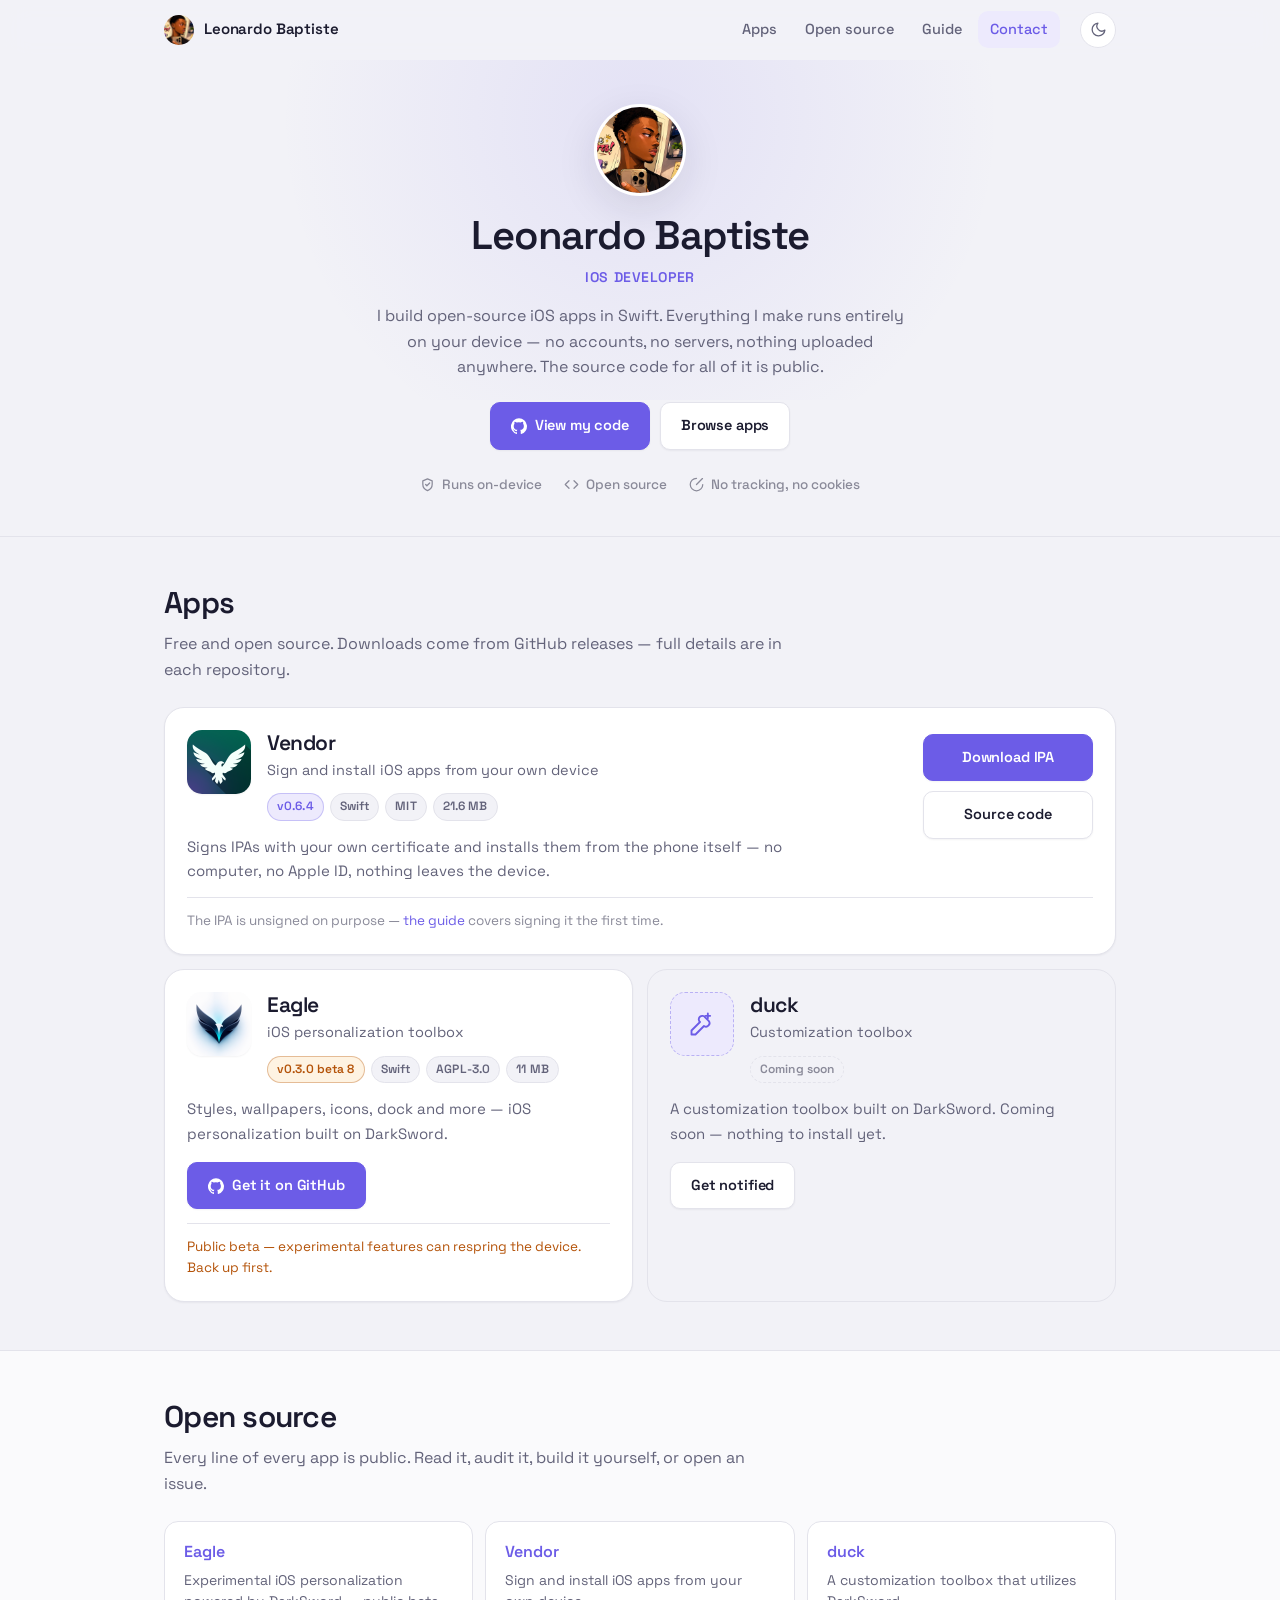
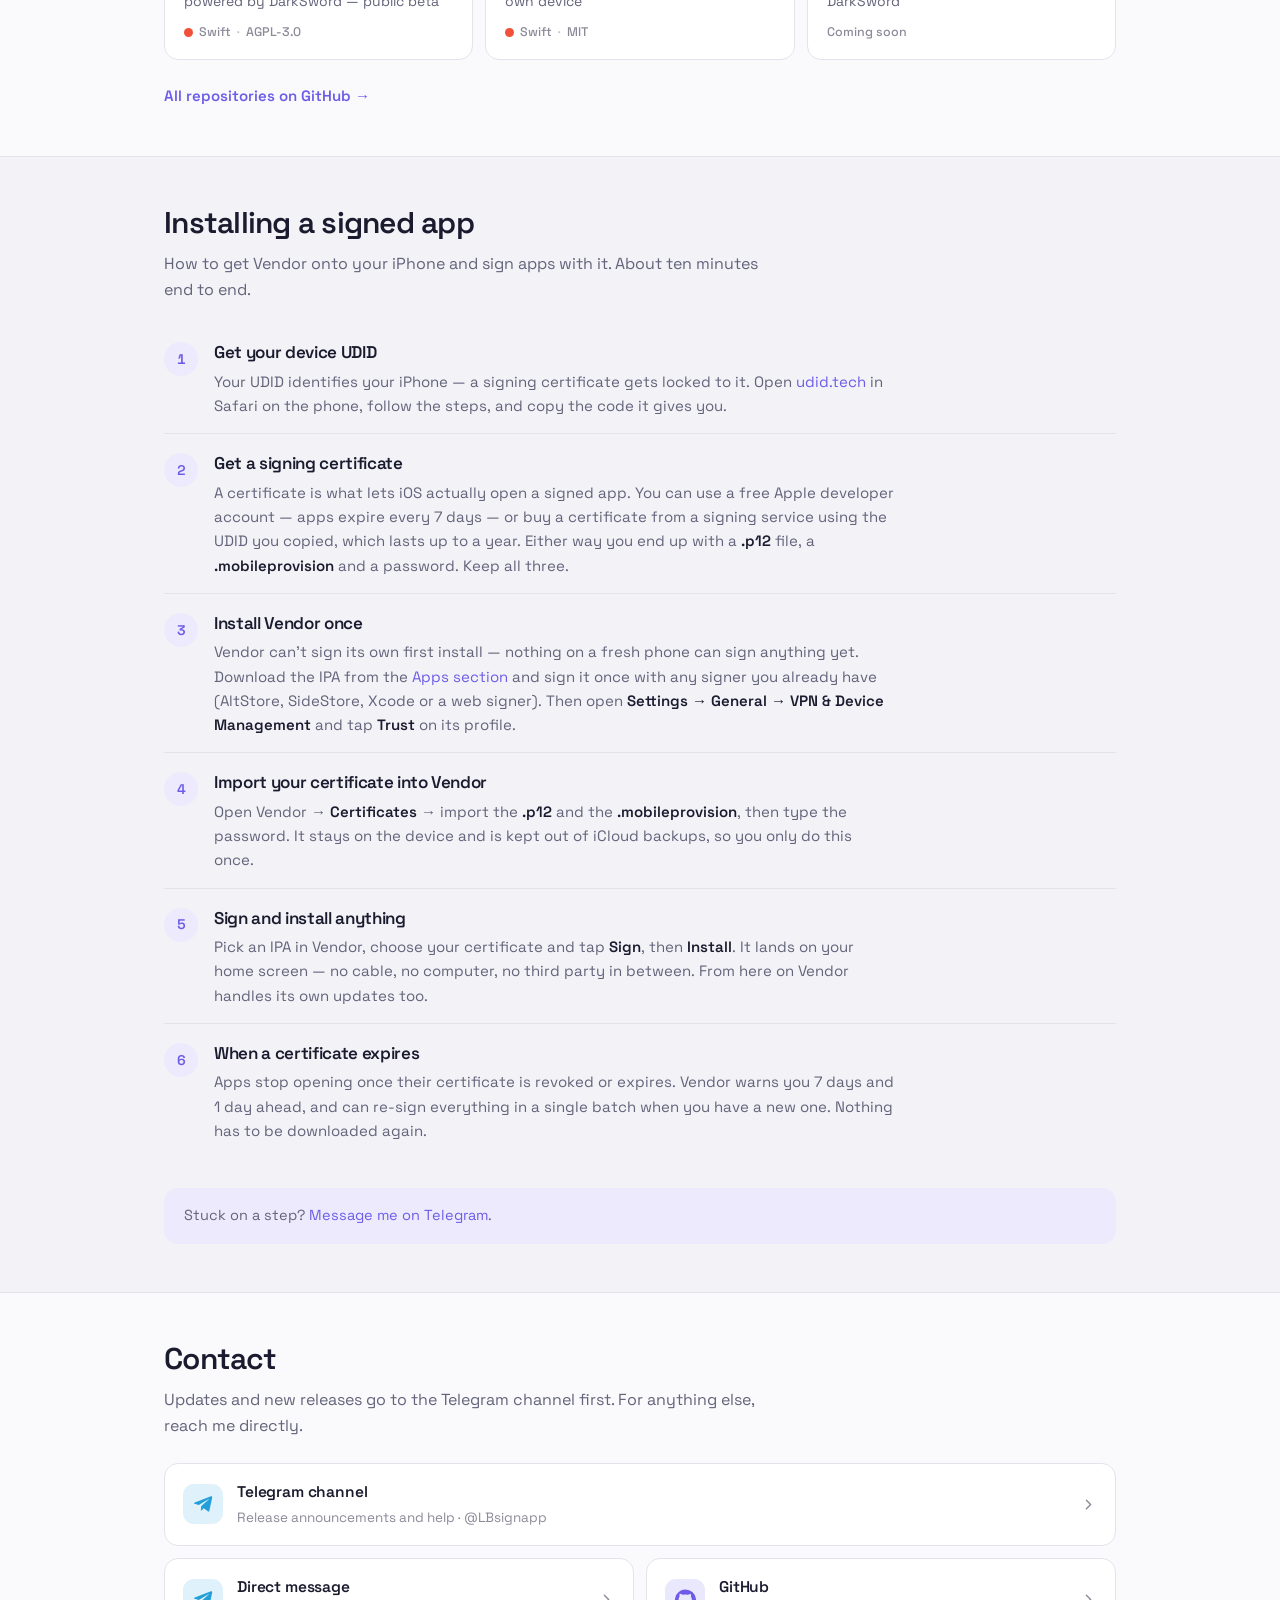
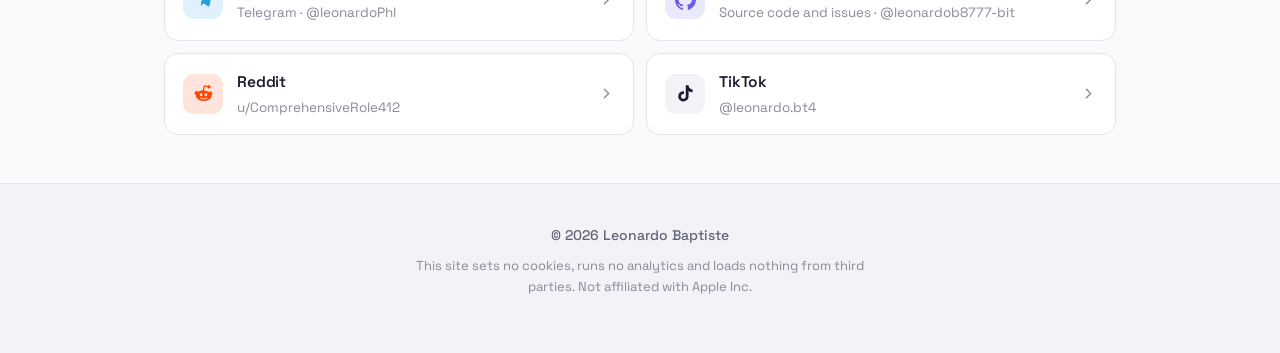
==== commit 36b9eeaa: "Foto de perfil: versión ilustrada, con el móvil en cuadro Recorte cuadrado centrado en la cara pero " ====
--- a/index.html
+++ b/index.html
@@ -14,7 +14,7 @@
   <meta property="og:type" content="website" />
   <meta property="og:title" content="Leonardo Baptiste — iOS Developer" />
   <meta property="og:description" content="Open-source iOS apps: Vendor, Eagle and more. All source code on GitHub." />
-  <meta property="og:image" content="https://leonardob8777-bit.github.io/assets/og-image.jpg?v=2" />
+  <meta property="og:image" content="https://leonardob8777-bit.github.io/assets/og-image.jpg?v=3" />
   <meta property="og:image:width" content="1200" />
   <meta property="og:image:height" content="630" />
   <meta property="og:url" content="https://leonardob8777-bit.github.io/" />
@@ -23,7 +23,7 @@
   <meta name="twitter:card" content="summary_large_image" />
   <meta name="twitter:title" content="Leonardo Baptiste — iOS Developer" />
   <meta name="twitter:description" content="Open-source iOS apps: Vendor, Eagle and more." />
-  <meta name="twitter:image" content="https://leonardob8777-bit.github.io/assets/og-image.jpg?v=2" />
+  <meta name="twitter:image" content="https://leonardob8777-bit.github.io/assets/og-image.jpg?v=3" />
 
   <!-- no-referrer: the destination site never learns a click came from here. -->
   <meta name="referrer" content="no-referrer" />
@@ -80,7 +80,7 @@
   <header class="topbar" id="top">
     <div class="wrap topbar__inner">
       <a class="brandmark" href="#top">
-        <img src="assets/avatar.jpg?v=2" alt="" width="30" height="30" />
+        <img src="assets/avatar.jpg?v=3" alt="" width="30" height="30" />
         <span>Leonardo Baptiste</span>
       </a>
 
@@ -109,7 +109,7 @@
     <!-- ================= HERO ================= -->
     <section class="hero">
       <div class="wrap hero__inner">
-        <img class="hero__avatar" src="assets/avatar.jpg?v=2"
+        <img class="hero__avatar" src="assets/avatar.jpg?v=3"
              alt="Leonardo Baptiste" width="92" height="92" fetchpriority="high" />
 
         <h1 class="hero__name">Leonardo Baptiste</h1>
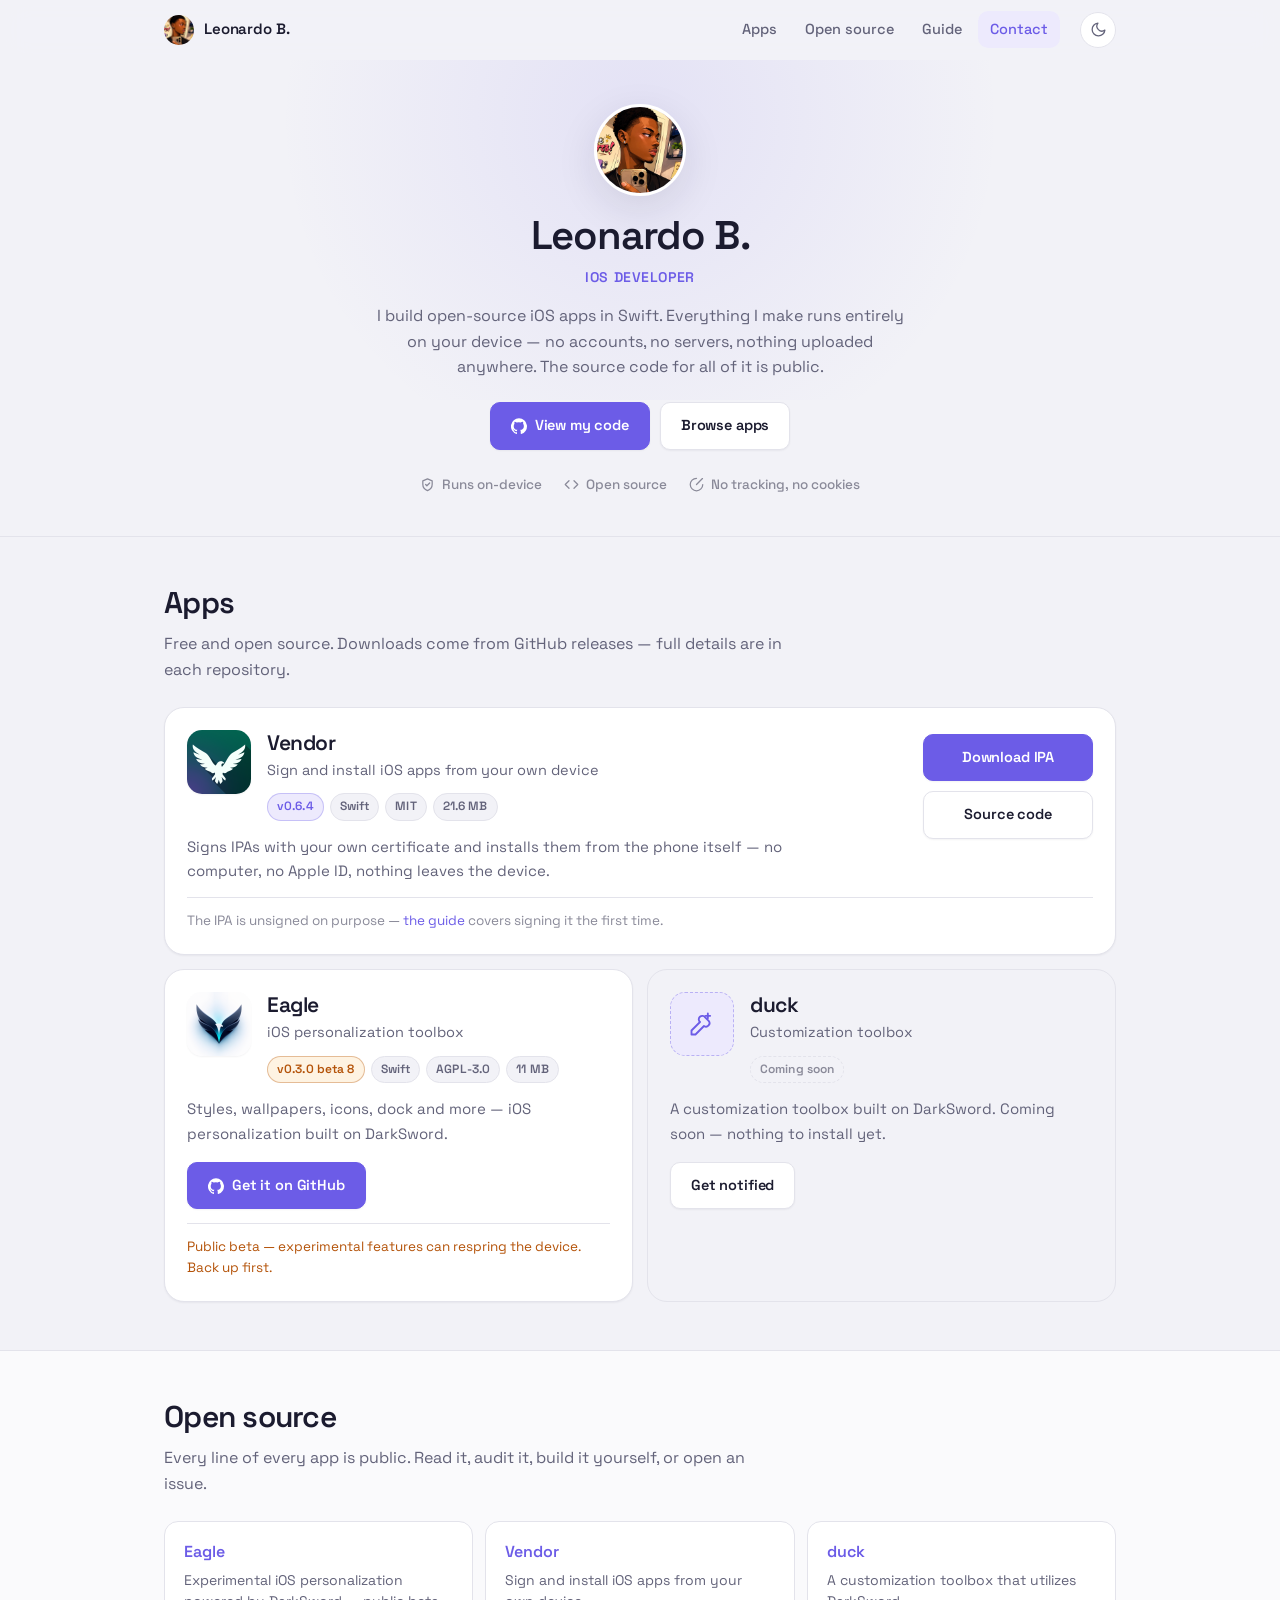
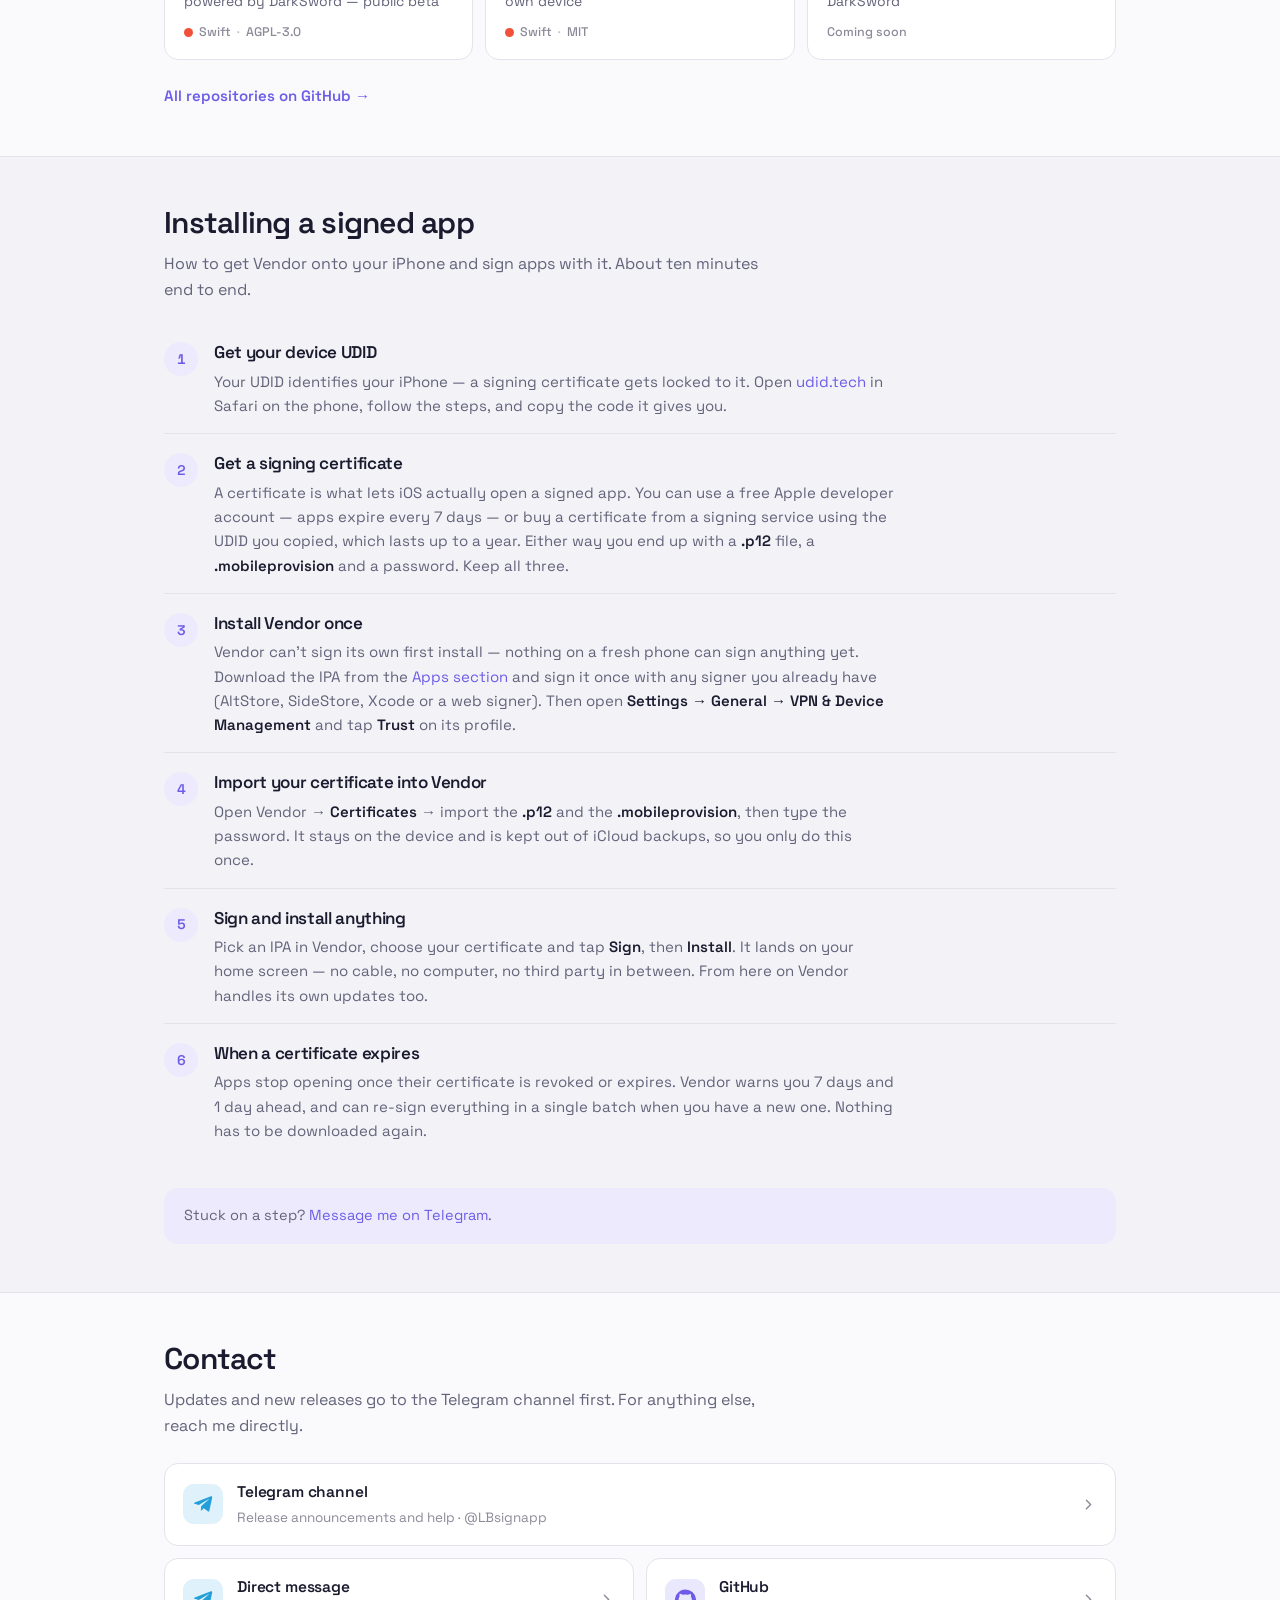
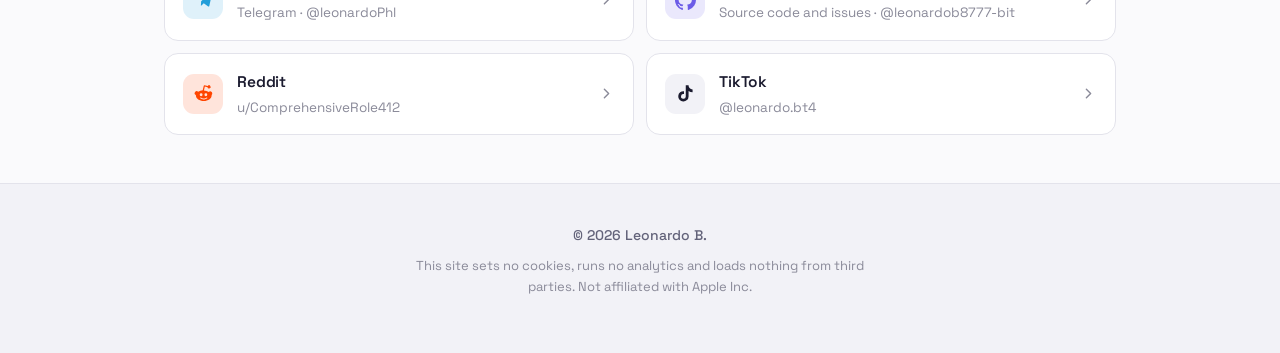
==== commit e9ca1e96: "Nombre: Leonardo B. Cambiado en todas las superficies, no solo en el título visible: el <title>, las" ====
--- a/index.html
+++ b/index.html
@@ -5,25 +5,25 @@
   <meta name="viewport" content="width=device-width, initial-scale=1.0, viewport-fit=cover" />
   <link rel="canonical" href="https://leonardob8777-bit.github.io/" />
 
-  <title>Leonardo Baptiste — iOS Developer</title>
-  <meta name="description" content="Open-source iOS apps by Leonardo Baptiste. Vendor signs and installs apps from your own device; Eagle is an iOS personalization toolbox. All source code on GitHub." />
-  <meta name="author" content="Leonardo Baptiste" />
+  <title>Leonardo B. — iOS Developer</title>
+  <meta name="description" content="Open-source iOS apps by Leonardo B. Vendor signs and installs apps from your own device; Eagle is an iOS personalization toolbox. All source code on GitHub." />
+  <meta name="author" content="Leonardo B." />
   <meta name="theme-color" content="#F2F2F7" media="(prefers-color-scheme: light)" />
   <meta name="theme-color" content="#0D0D12" media="(prefers-color-scheme: dark)" />
 
   <meta property="og:type" content="website" />
-  <meta property="og:title" content="Leonardo Baptiste — iOS Developer" />
+  <meta property="og:title" content="Leonardo B. — iOS Developer" />
   <meta property="og:description" content="Open-source iOS apps: Vendor, Eagle and more. All source code on GitHub." />
-  <meta property="og:image" content="https://leonardob8777-bit.github.io/assets/og-image.jpg?v=3" />
+  <meta property="og:image" content="https://leonardob8777-bit.github.io/assets/og-image.jpg?v=4" />
   <meta property="og:image:width" content="1200" />
   <meta property="og:image:height" content="630" />
   <meta property="og:url" content="https://leonardob8777-bit.github.io/" />
   <meta property="og:locale" content="en_US" />
 
   <meta name="twitter:card" content="summary_large_image" />
-  <meta name="twitter:title" content="Leonardo Baptiste — iOS Developer" />
+  <meta name="twitter:title" content="Leonardo B. — iOS Developer" />
   <meta name="twitter:description" content="Open-source iOS apps: Vendor, Eagle and more." />
-  <meta name="twitter:image" content="https://leonardob8777-bit.github.io/assets/og-image.jpg?v=3" />
+  <meta name="twitter:image" content="https://leonardob8777-bit.github.io/assets/og-image.jpg?v=4" />
 
   <!-- no-referrer: the destination site never learns a click came from here. -->
   <meta name="referrer" content="no-referrer" />
@@ -34,7 +34,7 @@
   <link rel="manifest" href="manifest.webmanifest" />
   <meta name="apple-mobile-web-app-capable" content="yes" />
   <meta name="apple-mobile-web-app-status-bar-style" content="default" />
-  <meta name="apple-mobile-web-app-title" content="Leonardo Bt" />
+  <meta name="apple-mobile-web-app-title" content="Leonardo B." />
 
   <!-- Self-hosted font: no request ever reaches a third party. -->
   <link rel="preload" href="assets/fonts/space-grotesk-latin.woff2"
@@ -59,7 +59,7 @@
   {
     "@context": "https://schema.org",
     "@type": "Person",
-    "name": "Leonardo Baptiste",
+    "name": "Leonardo B.",
     "alternateName": "Leonardo Bt",
     "jobTitle": "iOS Developer",
     "url": "https://leonardob8777-bit.github.io/",
@@ -81,7 +81,7 @@
     <div class="wrap topbar__inner">
       <a class="brandmark" href="#top">
         <img src="assets/avatar.jpg?v=3" alt="" width="30" height="30" />
-        <span>Leonardo Baptiste</span>
+        <span>Leonardo B.</span>
       </a>
 
       <nav class="topnav" aria-label="Sections">
@@ -110,9 +110,9 @@
     <section class="hero">
       <div class="wrap hero__inner">
         <img class="hero__avatar" src="assets/avatar.jpg?v=3"
-             alt="Leonardo Baptiste" width="92" height="92" fetchpriority="high" />
-
-        <h1 class="hero__name">Leonardo Baptiste</h1>
+             alt="Leonardo B." width="92" height="92" fetchpriority="high" />
+
+        <h1 class="hero__name">Leonardo B.</h1>
         <p class="hero__role">iOS Developer</p>
 
         <p class="hero__bio">
@@ -520,7 +520,7 @@
 
   <footer class="footer">
     <div class="wrap footer__inner">
-      <p class="footer__line">© <span id="year">2026</span> Leonardo Baptiste</p>
+      <p class="footer__line">© <span id="year">2026</span> Leonardo B.</p>
       <p class="footer__note">
         This site sets no cookies, runs no analytics and loads nothing from third
         parties. Not affiliated with Apple Inc.
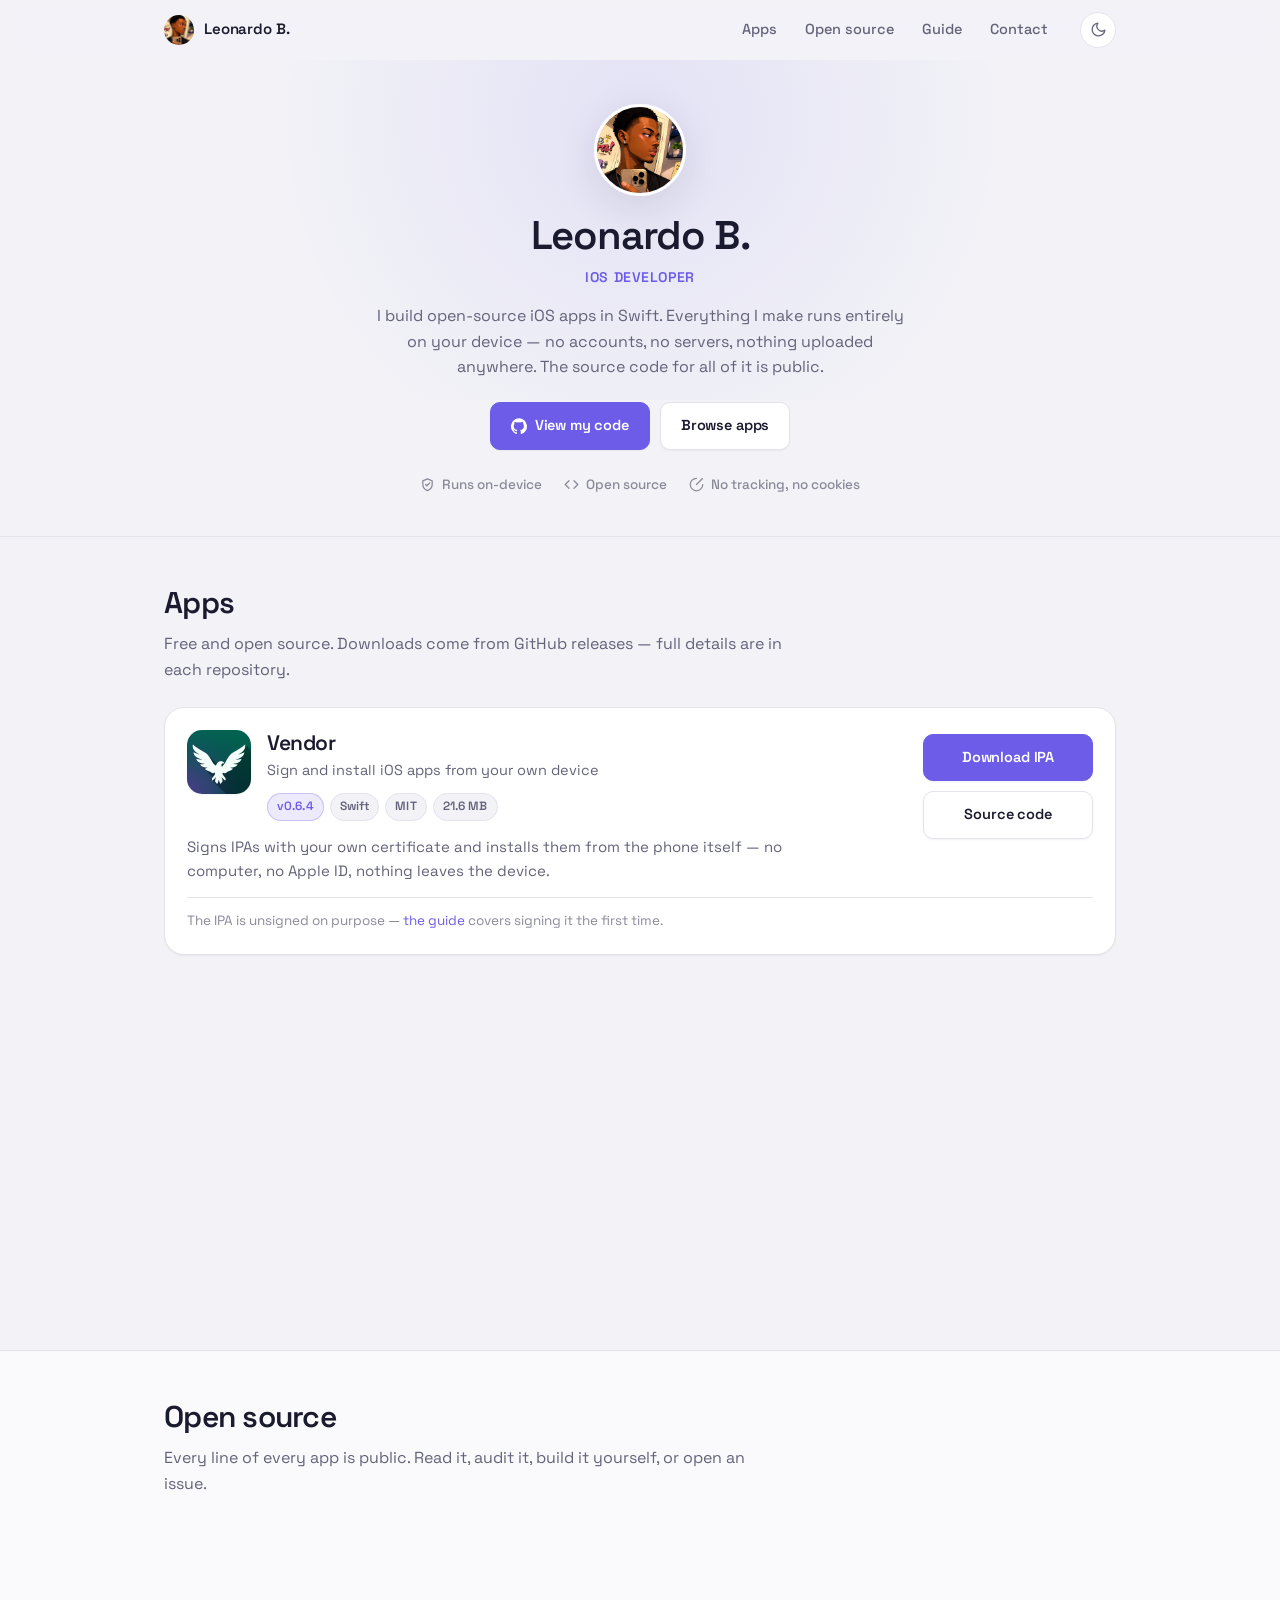
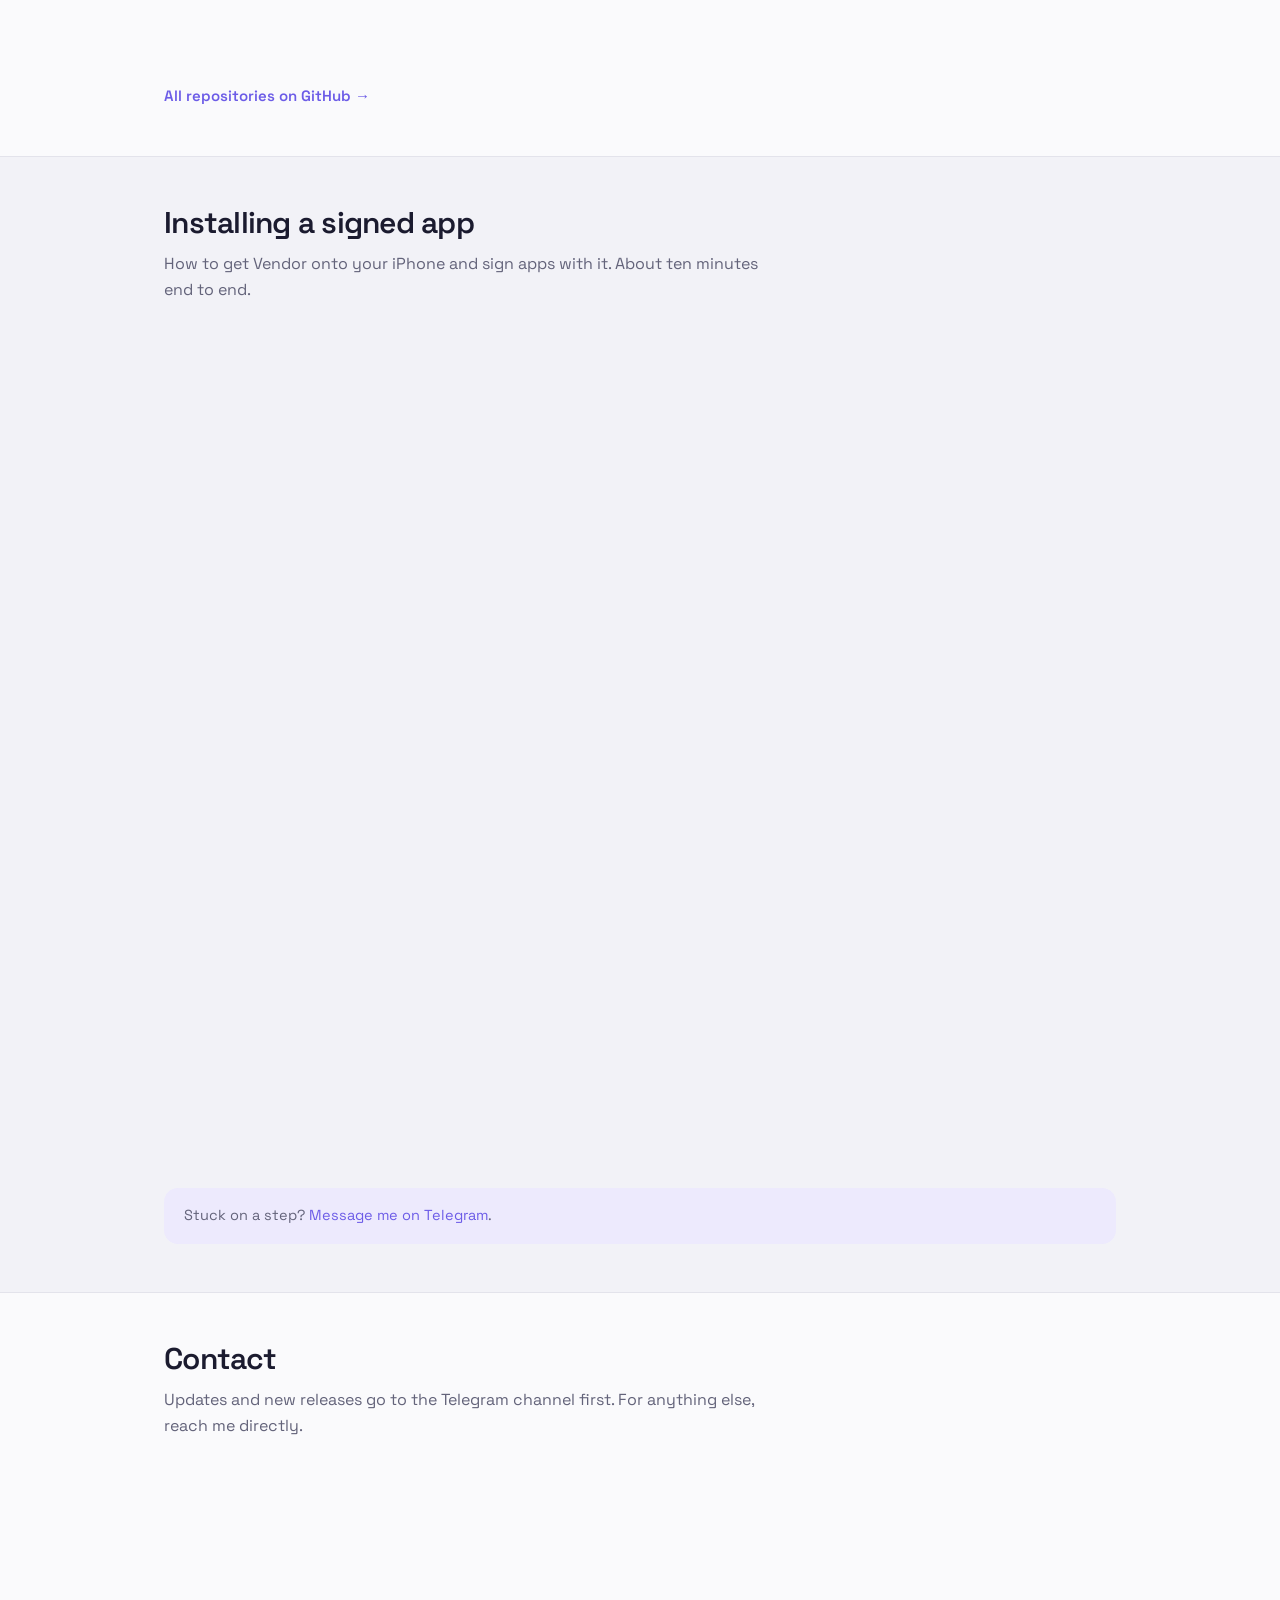
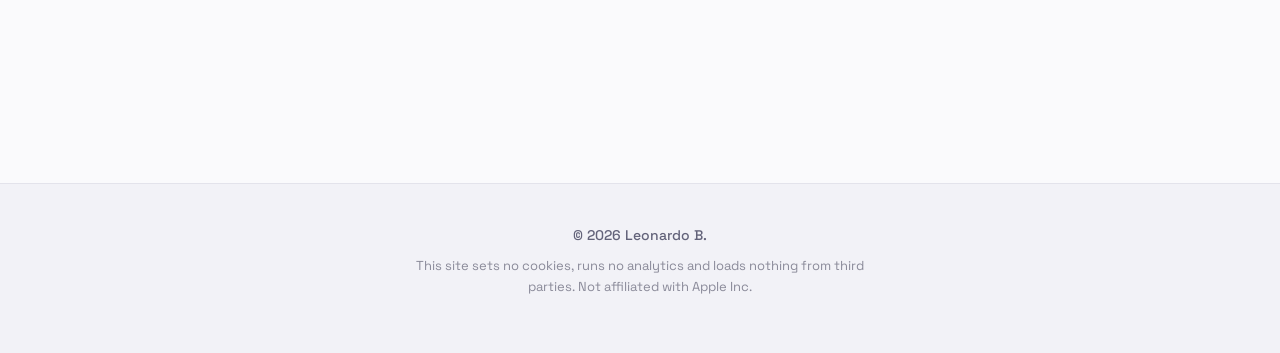
==== commit 9f1513fe: "Seguridad: Content-Security-Policy estricta Parte de default-src 'none' y nombra solo lo que la pági" ====
--- a/index.html
+++ b/index.html
@@ -25,6 +25,39 @@
   <meta name="twitter:description" content="Open-source iOS apps: Vendor, Eagle and more." />
   <meta name="twitter:image" content="https://leonardob8777-bit.github.io/assets/og-image.jpg?v=4" />
 
+  <!-- =================================================================
+       CONTENT SECURITY POLICY
+       -----------------------------------------------------------------
+       Starts from default-src 'none' — nothing is allowed unless named
+       below. Everything this page needs is same-origin, so no external
+       host is ever permitted: an injected <script src>, tracking pixel,
+       webfont or fetch() to another domain is refused by the browser.
+
+       The one inline script (the pre-paint theme switch) is allowed by
+       its SHA-256 hash, not by 'unsafe-inline'. If you edit that script
+       — even by one space — recompute the hash or it stops running:
+         sha256 of the exact text between <script> and </script>, base64
+
+       No 'unsafe-inline' for styles either, which is why the contact
+       icon colours live in styles.css instead of style="" attributes.
+
+       Note: frame-ancestors is deliberately absent — browsers ignore it
+       in a <meta> tag, and GitHub Pages cannot send real headers. See
+       the README for what that does and doesn't cover.
+       ================================================================= -->
+  <meta http-equiv="Content-Security-Policy" content="
+    default-src 'none';
+    script-src 'self' 'sha256-ovGakpt/bn8K8qI6DiPNjdpGLohRtS8lgotH9DNdGzU=';
+    style-src 'self';
+    img-src 'self';
+    font-src 'self';
+    manifest-src 'self';
+    connect-src 'none';
+    form-action 'none';
+    base-uri 'none';
+    object-src 'none';
+    upgrade-insecure-requests" />
+
   <!-- no-referrer: the destination site never learns a click came from here. -->
   <meta name="referrer" content="no-referrer" />
   <meta name="robots" content="index, follow" />
@@ -41,7 +74,7 @@
         as="font" type="font/woff2" crossorigin />
 
   <!-- ?v= busts the cache — bump it whenever styles.css or script.js change. -->
-  <link rel="stylesheet" href="styles.css?v=54" />
+  <link rel="stylesheet" href="styles.css?v=55" />
 
   <!-- Applied before first paint so there's no flash of the wrong theme. -->
   <script>
@@ -431,7 +464,7 @@
         <div class="links">
           <a class="clink clink--lead" href="https://t.me/LBsignapp"
              target="_blank" rel="noopener noreferrer">
-            <span class="clink__icon" style="--c:#229ED9">
+            <span class="clink__icon clink__icon--tg">
               <svg viewBox="0 0 24 24" fill="currentColor" aria-hidden="true">
                 <path d="M21.9 4.3 18.7 19c-.2 1-.9 1.3-1.7.8l-4.7-3.5-2.3 2.2c-.3.3-.5.5-1 .5l.3-4.9 8.8-8c.4-.3-.1-.5-.6-.2L6.6 12.7l-4.7-1.5c-1-.3-1-1 .2-1.5l18.4-7.1c.9-.3 1.6.2 1.4 1.7z"/>
               </svg>
@@ -448,7 +481,7 @@
 
           <a class="clink" href="https://t.me/leonardoPhl"
              target="_blank" rel="noopener noreferrer">
-            <span class="clink__icon" style="--c:#229ED9">
+            <span class="clink__icon clink__icon--tg">
               <svg viewBox="0 0 24 24" fill="currentColor" aria-hidden="true">
                 <path d="M21.9 4.3 18.7 19c-.2 1-.9 1.3-1.7.8l-4.7-3.5-2.3 2.2c-.3.3-.5.5-1 .5l.3-4.9 8.8-8c.4-.3-.1-.5-.6-.2L6.6 12.7l-4.7-1.5c-1-.3-1-1 .2-1.5l18.4-7.1c.9-.3 1.6.2 1.4 1.7z"/>
               </svg>
@@ -465,7 +498,7 @@
 
           <a class="clink" href="https://github.com/leonardob8777-bit"
              target="_blank" rel="noopener noreferrer">
-            <span class="clink__icon" style="--c:#6C5CE7">
+            <span class="clink__icon clink__icon--gh">
               <svg viewBox="0 0 24 24" fill="currentColor" aria-hidden="true">
                 <path d="M12 .5a12 12 0 0 0-3.8 23.4c.6.1.8-.3.8-.6v-2c-3.3.7-4-1.6-4-1.6-.6-1.4-1.4-1.8-1.4-1.8-1-.7 0-.7 0-.7 1.2.1 1.8 1.2 1.8 1.2 1 1.8 2.8 1.3 3.5 1 .1-.8.4-1.3.7-1.6-2.7-.3-5.5-1.3-5.5-5.9 0-1.3.5-2.4 1.2-3.2-.1-.3-.5-1.5.1-3.2 0 0 1-.3 3.3 1.2a11.5 11.5 0 0 1 6 0C17 5.3 18 5.6 18 5.6c.6 1.7.2 2.9.1 3.2.8.8 1.2 1.9 1.2 3.2 0 4.6-2.8 5.6-5.5 5.9.4.4.8 1.1.8 2.2v3.3c0 .3.2.7.8.6A12 12 0 0 0 12 .5z"/>
               </svg>
@@ -482,7 +515,7 @@
 
           <a class="clink" href="https://www.reddit.com/user/ComprehensiveRole412/"
              target="_blank" rel="noopener noreferrer">
-            <span class="clink__icon" style="--c:#FF4500">
+            <span class="clink__icon clink__icon--rd">
               <svg viewBox="0 0 24 24" fill="currentColor" aria-hidden="true">
                 <path d="M22 11.8a2.3 2.3 0 0 0-3.9-1.6 11.3 11.3 0 0 0-5.6-1.7l1-4.4 3.1.7a1.8 1.8 0 1 0 .3-1.4l-3.8-.9a.7.7 0 0 0-.8.5l-1.2 5.4A11.4 11.4 0 0 0 5.9 10a2.3 2.3 0 1 0-2.6 3.7 4.3 4.3 0 0 0 0 .7c0 3.5 4 6.3 9 6.3s9-2.8 9-6.3a4.3 4.3 0 0 0 0-.7 2.3 2.3 0 0 0 .7-1.9zM7.7 13.4a1.6 1.6 0 1 1 1.6 1.6 1.6 1.6 0 0 1-1.6-1.6zm8.7 4.1a5.9 5.9 0 0 1-4.1 1.3 5.9 5.9 0 0 1-4.1-1.3.6.6 0 0 1 .8-.8 4.8 4.8 0 0 0 3.3 1 4.8 4.8 0 0 0 3.3-1 .6.6 0 0 1 .8.8zm-1.7-2.5a1.6 1.6 0 1 1 1.6-1.6 1.6 1.6 0 0 1-1.6 1.6z"/>
               </svg>
@@ -528,6 +561,6 @@
     </div>
   </footer>
 
-  <script src="script.js?v=54" defer></script>
+  <script src="script.js?v=55" defer></script>
 </body>
 </html>
--- a/styles.css
+++ b/styles.css
@@ -746,7 +746,14 @@
   color: var(--c);
 }
 .clink__icon svg { width: 21px; height: 21px; }
+
+/* Brand colours live here, not in a style="" attribute: the page's
+   Content-Security-Policy forbids inline styles outright. */
+.clink__icon--tg { --c: #229ED9; }
+.clink__icon--gh { --c: #6C5CE7; }
+.clink__icon--rd { --c: #FF4500; }
 .clink__icon--ink {
+  --c: var(--ink);
   background: var(--canvas);
   color: var(--ink);
 }
@@ -793,6 +800,44 @@
   margin-inline: auto;
   color: var(--ink-3);
   font-size: 13px;
+}
+
+/* -----------------------------------------------------------------
+   404 PAGE
+   Lives here rather than in a <style> block inside 404.html, so that
+   page can run under the same no-inline-styles CSP as the home page.
+   ----------------------------------------------------------------- */
+.err {
+  min-height: 100dvh;
+  display: grid;
+  place-items: center;
+  padding: 24px;
+  text-align: center;
+}
+.err__code {
+  color: var(--brand);
+  font-size: 15px;
+  font-weight: 600;
+  letter-spacing: .08em;
+  text-transform: uppercase;
+}
+.err__title {
+  margin-top: 12px;
+  font-size: clamp(26px, 5vw, 36px);
+  letter-spacing: -0.03em;
+}
+.err__msg {
+  margin-top: 12px;
+  max-width: 44ch;
+  color: var(--ink-2);
+  font-size: 16px;
+}
+.err__cta {
+  margin-top: 26px;
+  display: flex;
+  gap: 10px;
+  justify-content: center;
+  flex-wrap: wrap;
 }
 
 /* -----------------------------------------------------------------
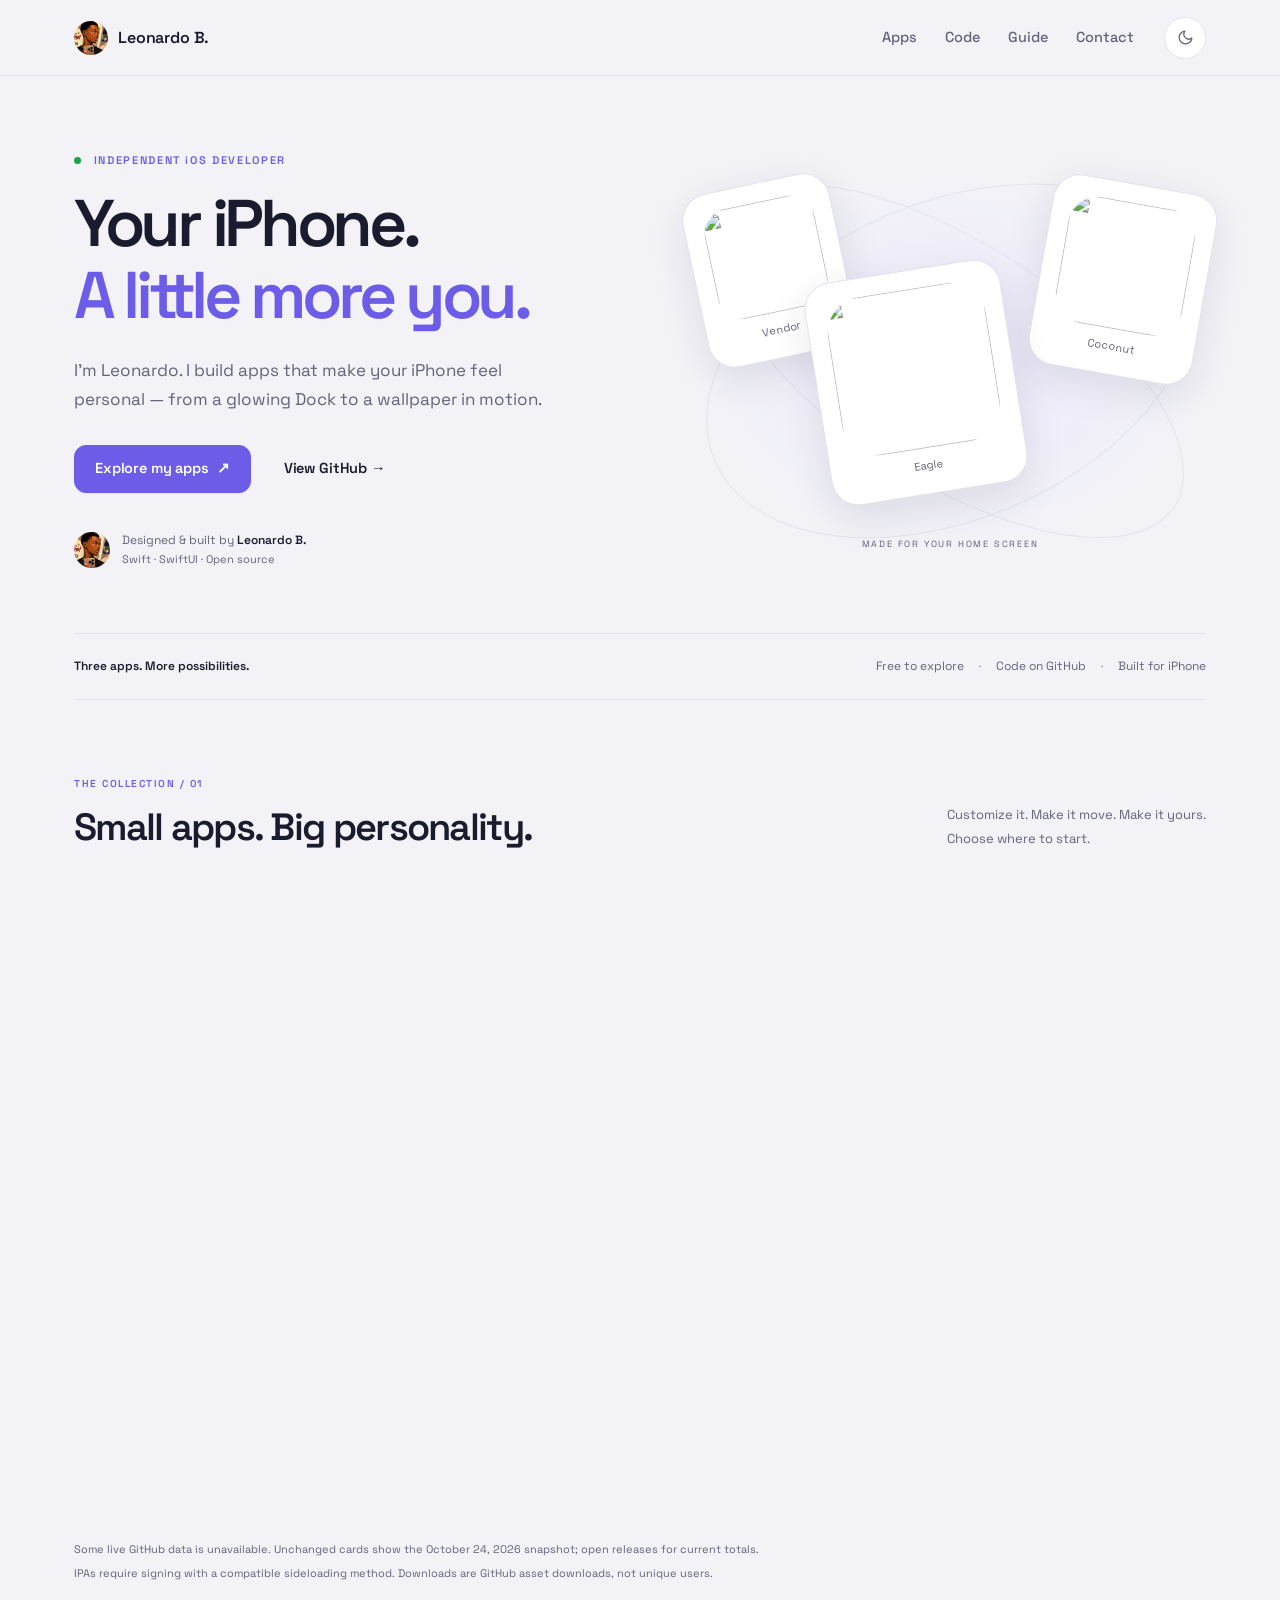
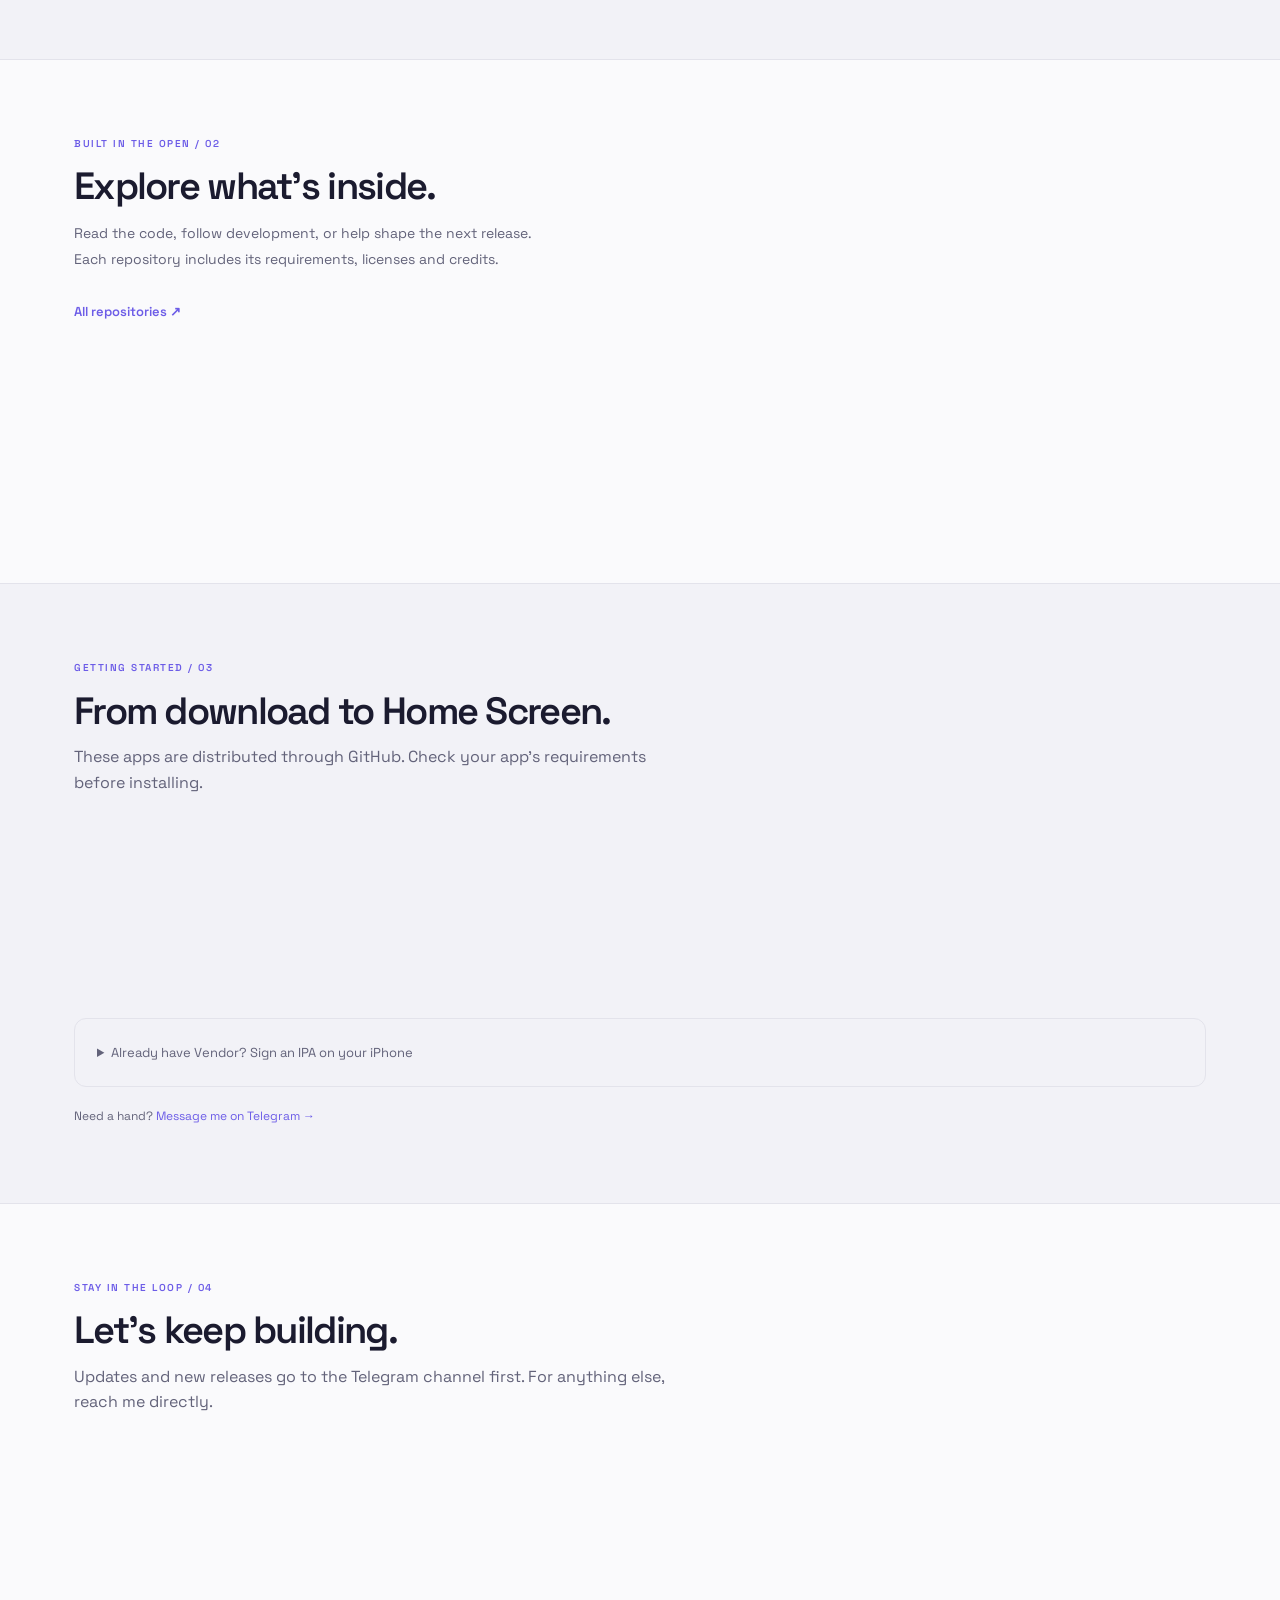
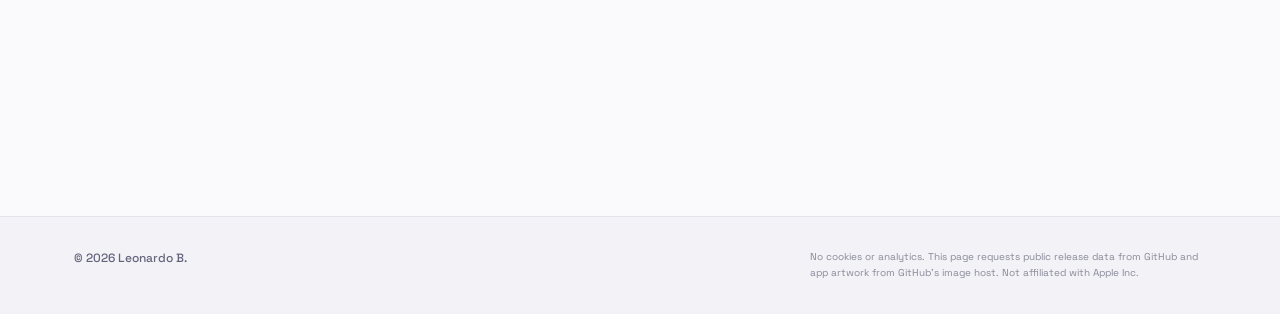
==== commit 5885f496: "Refresh portfolio for Eagle, Coconut and Vendor with responsive design and live GitHub data" ====
--- a/index.html
+++ b/index.html
@@ -6,14 +6,14 @@
   <link rel="canonical" href="https://leonardob8777-bit.github.io/" />
 
   <title>Leonardo B. — iOS Developer</title>
-  <meta name="description" content="Open-source iOS apps by Leonardo B. Vendor signs and installs apps from your own device; Eagle is an iOS personalization toolbox. All source code on GitHub." />
+  <meta name="description" content="Open-source iOS apps by Leonardo B. Explore Eagle, Coconut and Vendor: iPhone customization, animated wallpapers and on-device app signing. All source code on GitHub." />
   <meta name="author" content="Leonardo B." />
   <meta name="theme-color" content="#F2F2F7" media="(prefers-color-scheme: light)" />
   <meta name="theme-color" content="#0D0D12" media="(prefers-color-scheme: dark)" />
 
   <meta property="og:type" content="website" />
   <meta property="og:title" content="Leonardo B. — iOS Developer" />
-  <meta property="og:description" content="Open-source iOS apps: Vendor, Eagle and more. All source code on GitHub." />
+  <meta property="og:description" content="Open-source iOS apps: Eagle, Coconut and Vendor. All source code on GitHub." />
   <meta property="og:image" content="https://leonardob8777-bit.github.io/assets/og-image.jpg?v=4" />
   <meta property="og:image:width" content="1200" />
   <meta property="og:image:height" content="630" />
@@ -22,37 +22,18 @@
 
   <meta name="twitter:card" content="summary_large_image" />
   <meta name="twitter:title" content="Leonardo B. — iOS Developer" />
-  <meta name="twitter:description" content="Open-source iOS apps: Vendor, Eagle and more." />
+  <meta name="twitter:description" content="Open-source iOS apps: Eagle, Coconut and Vendor." />
   <meta name="twitter:image" content="https://leonardob8777-bit.github.io/assets/og-image.jpg?v=4" />
 
-  <!-- =================================================================
-       CONTENT SECURITY POLICY
-       -----------------------------------------------------------------
-       Starts from default-src 'none' — nothing is allowed unless named
-       below. Everything this page needs is same-origin, so no external
-       host is ever permitted: an injected <script src>, tracking pixel,
-       webfont or fetch() to another domain is refused by the browser.
-
-       The one inline script (the pre-paint theme switch) is allowed by
-       its SHA-256 hash, not by 'unsafe-inline'. If you edit that script
-       — even by one space — recompute the hash or it stops running:
-         sha256 of the exact text between <script> and </script>, base64
-
-       No 'unsafe-inline' for styles either, which is why the contact
-       icon colours live in styles.css instead of style="" attributes.
-
-       Note: frame-ancestors is deliberately absent — browsers ignore it
-       in a <meta> tag, and GitHub Pages cannot send real headers. See
-       the README for what that does and doesn't cover.
-       ================================================================= -->
+  <!-- Restricted to local assets, GitHub release data and official app artwork. -->
   <meta http-equiv="Content-Security-Policy" content="
     default-src 'none';
     script-src 'self' 'sha256-ovGakpt/bn8K8qI6DiPNjdpGLohRtS8lgotH9DNdGzU=';
     style-src 'self';
-    img-src 'self';
+    img-src 'self' https://raw.githubusercontent.com;
     font-src 'self';
     manifest-src 'self';
-    connect-src 'none';
+    connect-src 'self' https://api.github.com;
     form-action 'none';
     base-uri 'none';
     object-src 'none';
@@ -74,7 +55,7 @@
         as="font" type="font/woff2" crossorigin />
 
   <!-- ?v= busts the cache — bump it whenever styles.css or script.js change. -->
-  <link rel="stylesheet" href="styles.css?v=55" />
+  <link rel="stylesheet" href="styles.css?v=20261024" />
 
   <!-- Applied before first paint so there's no flash of the wrong theme. -->
   <script>
@@ -119,7 +100,7 @@
 
       <nav class="topnav" aria-label="Sections">
         <a href="#apps">Apps</a>
-        <a href="#source">Open source</a>
+        <a href="#source">Code</a>
         <a href="#guide">Guide</a>
         <a href="#contact">Contact</a>
       </nav>
@@ -139,324 +120,80 @@
   </header>
 
   <main id="main">
-    <!-- ================= HERO ================= -->
-    <section class="hero">
+    <section class="hero" aria-labelledby="hero-title">
       <div class="wrap hero__inner">
-        <img class="hero__avatar" src="assets/avatar.jpg?v=3"
-             alt="Leonardo B." width="92" height="92" fetchpriority="high" />
-
-        <h1 class="hero__name">Leonardo B.</h1>
-        <p class="hero__role">iOS Developer</p>
-
-        <p class="hero__bio">
-          I build open-source iOS apps in Swift. Everything I make runs entirely on
-          your device — no accounts, no servers, nothing uploaded anywhere.
-          The source code for all of it is public.
-        </p>
-
-        <div class="hero__cta">
-          <a class="btn btn--primary" href="https://github.com/leonardob8777-bit"
-             target="_blank" rel="noopener noreferrer">
-            <svg viewBox="0 0 24 24" fill="currentColor" aria-hidden="true">
-              <path d="M12 .5a12 12 0 0 0-3.8 23.4c.6.1.8-.3.8-.6v-2c-3.3.7-4-1.6-4-1.6-.6-1.4-1.4-1.8-1.4-1.8-1-.7 0-.7 0-.7 1.2.1 1.8 1.2 1.8 1.2 1 1.8 2.8 1.3 3.5 1 .1-.8.4-1.3.7-1.6-2.7-.3-5.5-1.3-5.5-5.9 0-1.3.5-2.4 1.2-3.2-.1-.3-.5-1.5.1-3.2 0 0 1-.3 3.3 1.2a11.5 11.5 0 0 1 6 0C17 5.3 18 5.6 18 5.6c.6 1.7.2 2.9.1 3.2.8.8 1.2 1.9 1.2 3.2 0 4.6-2.8 5.6-5.5 5.9.4.4.8 1.1.8 2.2v3.3c0 .3.2.7.8.6A12 12 0 0 0 12 .5z"/>
-            </svg>
-            View my code
-          </a>
-          <a class="btn" href="#apps">Browse apps</a>
-        </div>
-
-        <ul class="trust">
-          <li>
-            <svg viewBox="0 0 24 24" fill="none" stroke="currentColor" stroke-width="2"
-                 stroke-linecap="round" stroke-linejoin="round" aria-hidden="true">
-              <path d="M12 3l7.5 3.3v5.2c0 4.7-3.1 8.6-7.5 10.2-4.4-1.6-7.5-5.5-7.5-10.2V6.3z"/>
-              <polyline points="9 12 11 14 15.5 9.5"/>
-            </svg>
-            Runs on-device
-          </li>
-          <li>
-            <svg viewBox="0 0 24 24" fill="none" stroke="currentColor" stroke-width="2"
-                 stroke-linecap="round" stroke-linejoin="round" aria-hidden="true">
-              <polyline points="16 18 22 12 16 6"/><polyline points="8 6 2 12 8 18"/>
-            </svg>
-            Open source
-          </li>
-          <li>
-            <svg viewBox="0 0 24 24" fill="none" stroke="currentColor" stroke-width="2"
-                 stroke-linecap="round" stroke-linejoin="round" aria-hidden="true">
-              <path d="M12 2a10 10 0 1 0 10 10"/><path d="M21.5 2.5 12 12"/>
-            </svg>
-            No tracking, no cookies
-          </li>
-        </ul>
+        <div class="hero__copy">
+          <p class="eyebrow"><span class="status-dot" aria-hidden="true"></span> INDEPENDENT iOS DEVELOPER</p>
+          <h1 id="hero-title">Your iPhone.<br><span>A little more you.</span></h1>
+          <p class="hero__bio">I’m Leonardo. I build apps that make your iPhone feel personal — from a glowing Dock to a wallpaper in motion.</p>
+          <div class="hero__cta"><a class="btn btn--primary" href="#apps">Explore my apps <span aria-hidden="true">↗</span></a><a class="btn btn--quiet" href="https://github.com/leonardob8777-bit" target="_blank" rel="noopener noreferrer">View GitHub →</a></div>
+          <div class="creator"><img src="assets/avatar.jpg" alt="" width="36" height="36"><span>Designed &amp; built by <b>Leonardo B.</b><br><small>Swift · SwiftUI · Open source</small></span></div>
+        </div>
+        <div class="hero__art" aria-hidden="true">
+          <div class="orbit orbit--one"></div><div class="orbit orbit--two"></div>
+          <div class="art-tile art-tile--vendor"><img src="https://raw.githubusercontent.com/leonardob8777-bit/Vendor/main/Vendor/Resources/Assets.xcassets/AppIcon.appiconset/icon-light-1024.png" alt="" width="112" height="112"><span>Vendor</span></div>
+          <div class="art-tile art-tile--coconut"><img src="https://raw.githubusercontent.com/leonardob8777-bit/Coconut/main/docs/brand/coconut-icon.png" alt="" width="128" height="128"><span>Coconut</span></div>
+          <div class="art-tile art-tile--eagle"><img src="https://raw.githubusercontent.com/leonardob8777-bit/Eagle/main/lara/other/media.xcassets/AppIcon.appiconset/Eagle-Light.png" alt="" width="160" height="160"><span>Eagle</span></div>
+          <span class="art-caption">MADE FOR YOUR HOME SCREEN</span>
+        </div>
       </div>
     </section>
-
-    <!-- ================= APPS ================= -->
-    <section class="band" id="apps">
+    <div class="wrap"><div class="intro-strip"><span>Three apps. More possibilities.</span><span>Free to explore <i>·</i> Code on GitHub <i>·</i> Built for iPhone</span></div></div>
+    <section class="band projects-band" id="apps" aria-labelledby="apps-title">
       <div class="wrap">
-        <div class="sechead">
-          <h2>Apps</h2>
-          <p>Free and open source. Downloads come from GitHub releases —
-             full details are in each repository.</p>
-        </div>
-
+        <div class="sechead sechead--split"><div><p class="eyebrow">THE COLLECTION / 01</p><h2 id="apps-title">Small apps. Big personality.</h2></div><p>Customize it. Make it move. Make it yours.<br>Choose where to start.</p></div>
         <div class="apps">
-          <!-- VENDOR -->
-          <article class="app app--lead">
-            <div class="app__head">
-              <img class="app__icon" src="assets/vendor-icon.png" alt=""
-                   width="72" height="72" loading="lazy" />
-              <div class="app__id">
-                <h3>Vendor</h3>
-                <p class="app__tag">Sign and install iOS apps from your own device</p>
-                <div class="app__meta">
-                  <span class="chip chip--brand">v0.6.4</span>
-                  <span class="chip">Swift</span>
-                  <span class="chip">MIT</span>
-                  <span class="chip">21.6 MB</span>
-                </div>
-              </div>
-            </div>
-
-            <p class="app__desc">
-              Signs IPAs with your own certificate and installs them from the phone
-              itself — no computer, no Apple ID, nothing leaves the device.
-            </p>
-
-            <div class="app__cta">
-              <a class="btn btn--primary"
-                 href="https://github.com/leonardob8777-bit/Vendor/releases/latest"
-                 target="_blank" rel="noopener noreferrer">Download IPA</a>
-              <a class="btn"
-                 href="https://github.com/leonardob8777-bit/Vendor"
-                 target="_blank" rel="noopener noreferrer">Source code</a>
-            </div>
-
-            <p class="app__note">
-              The IPA is unsigned on purpose — <a href="#guide">the guide</a> covers
-              signing it the first time.
-            </p>
+          <article class="app project--eagle" data-project="Eagle">
+            <div class="project-art" aria-hidden="true"><span class="project-art__label">PERSONALIZATION</span><img src="https://raw.githubusercontent.com/leonardob8777-bit/Eagle/main/lara/other/media.xcassets/AppIcon.appiconset/Eagle-Light.png" alt="" width="112" height="112" loading="lazy"><span class="project-art__number">01</span></div>
+            <div class="project-body"><div class="project-title"><h3>Eagle</h3><a class="chip chip--brand" data-version href="https://github.com/leonardob8777-bit/Eagle/releases">v1.0.6</a></div>
+            <p class="project-tag">Make your Home Screen your own.</p><p class="app__desc">Fine-tune Dynamic Island and Dock lighting, explore artwork galleries, and personalize wallpapers, passcode keys and supported Wallet cards.</p>
+            <div class="feature-tags"><span>Aura Studio</span><span>Dock & Island</span><span>Galleries</span></div>
+            <div class="project-stats"><a data-downloads href="https://github.com/leonardob8777-bit/Eagle/releases">2,206 IPA downloads</a><a data-stars href="https://github.com/leonardob8777-bit/Eagle/stargazers">Star on GitHub ↗</a></div>
+            <div class="app__cta"><a class="btn btn--primary" data-release href="https://github.com/leonardob8777-bit/Eagle/releases/tag/v1.0.6" target="_blank" rel="noopener noreferrer" aria-label="Download Eagle from GitHub releases">Download <span aria-hidden="true">↗</span></a><a class="project-source" href="https://github.com/leonardob8777-bit/Eagle" target="_blank" rel="noopener noreferrer">Source code →</a></div>
+            <details class="compatibility"><summary>Compatibility &amp; details</summary><p>Prepare: iOS 17.0–18.7.1 and 26.0–26.0.1. Limited iOS 16 support. Feature and device restrictions apply.</p><p>Primarily verified on iPhone 16 Pro · iOS 18.6.2. Private system changes can respring or reboot your device.</p><a href="https://github.com/leonardob8777-bit/Eagle#readme" target="_blank" rel="noopener noreferrer">Full requirements →</a></details></div>
           </article>
-
-          <!-- EAGLE -->
-          <article class="app">
-            <div class="app__head">
-              <img class="app__icon" src="assets/eagle-icon.png" alt=""
-                   width="72" height="72" loading="lazy" />
-              <div class="app__id">
-                <h3>Eagle</h3>
-                <p class="app__tag">iOS personalization toolbox</p>
-                <div class="app__meta">
-                  <span class="chip chip--beta">v0.3.0 beta 8</span>
-                  <span class="chip">Swift</span>
-                  <span class="chip">AGPL-3.0</span>
-                  <span class="chip">11 MB</span>
-                </div>
-              </div>
-            </div>
-
-            <p class="app__desc">
-              Styles, wallpapers, icons, dock and more — iOS personalization
-              built on DarkSword.
-            </p>
-
-            <div class="app__cta">
-              <!-- Straight to the repo: every Eagle build is flagged as a
-                   pre-release, so GitHub has no "latest" to redirect to. -->
-              <a class="btn btn--primary"
-                 href="https://github.com/leonardob8777-bit/Eagle"
-                 target="_blank" rel="noopener noreferrer">
-                <svg viewBox="0 0 24 24" fill="currentColor" aria-hidden="true">
-                  <path d="M12 .5a12 12 0 0 0-3.8 23.4c.6.1.8-.3.8-.6v-2c-3.3.7-4-1.6-4-1.6-.6-1.4-1.4-1.8-1.4-1.8-1-.7 0-.7 0-.7 1.2.1 1.8 1.2 1.8 1.2 1 1.8 2.8 1.3 3.5 1 .1-.8.4-1.3.7-1.6-2.7-.3-5.5-1.3-5.5-5.9 0-1.3.5-2.4 1.2-3.2-.1-.3-.5-1.5.1-3.2 0 0 1-.3 3.3 1.2a11.5 11.5 0 0 1 6 0C17 5.3 18 5.6 18 5.6c.6 1.7.2 2.9.1 3.2.8.8 1.2 1.9 1.2 3.2 0 4.6-2.8 5.6-5.5 5.9.4.4.8 1.1.8 2.2v3.3c0 .3.2.7.8.6A12 12 0 0 0 12 .5z"/>
-                </svg>
-                Get it on GitHub
-              </a>
-            </div>
-
-            <p class="app__note app__note--warn">
-              Public beta — experimental features can respring the device.
-              Back up first.
-            </p>
+          <article class="app project--coconut" data-project="Coconut">
+            <div class="project-art" aria-hidden="true"><span class="project-art__label">ANIMATED WALLPAPERS</span><img src="https://raw.githubusercontent.com/leonardob8777-bit/Coconut/main/docs/brand/coconut-icon.png" alt="" width="112" height="112" loading="lazy"><span class="project-art__number">02</span></div>
+            <div class="project-body"><div class="project-title"><h3>Coconut</h3><a class="chip chip--brand" data-version href="https://github.com/leonardob8777-bit/Coconut/releases">v0.6.24</a></div>
+            <p class="project-tag">A different view, every day.</p><p class="app__desc">Discover my original wallpaper collection. Watch motion previews, save your favorites, and apply compatible .tendies wallpapers through PosterBoard.</p>
+            <div class="feature-tags"><span>Motion previews</span><span>Favorites</span><span>Online catalog</span></div>
+            <div class="project-stats"><a data-downloads href="https://github.com/leonardob8777-bit/Coconut/releases">89 IPA downloads</a><a data-stars href="https://github.com/leonardob8777-bit/Coconut/stargazers">Star on GitHub ↗</a></div>
+            <div class="app__cta"><a class="btn btn--primary" data-release href="https://github.com/leonardob8777-bit/Coconut/releases/tag/v0.6.24" target="_blank" rel="noopener noreferrer" aria-label="Download Coconut from GitHub releases">Download <span aria-hidden="true">↗</span></a><a class="project-source" href="https://github.com/leonardob8777-bit/Coconut" target="_blank" rel="noopener noreferrer">Source code →</a></div>
+            <details class="compatibility"><summary>Compatibility &amp; details</summary><p>iOS 17.x · 18.0–18.7.4 · 26.0–26.1. PosterBoard UUID required; automatic discovery has a narrower supported range.</p><p>Built using the Pocket Poster method. Wallpaper artwork has separate terms from the app’s source code.</p><a href="https://github.com/leonardob8777-bit/Coconut#readme" target="_blank" rel="noopener noreferrer">Full requirements →</a></details></div>
           </article>
-
-          <!-- DUCK -->
-          <article class="app app--wip">
-            <div class="app__head">
-              <span class="app__icon app__icon--placeholder" aria-hidden="true">
-                <svg viewBox="0 0 24 24" fill="none" stroke="currentColor" stroke-width="1.6"
-                     stroke-linecap="round" stroke-linejoin="round">
-                  <path d="M14.7 6.3a3 3 0 1 0-4.4 4L3 17.6V21h3.4l7.3-7.3a3 3 0 0 0 4-4.4z"/>
-                  <path d="M17 3v4M15 5h4"/>
-                </svg>
-              </span>
-              <div class="app__id">
-                <h3>duck</h3>
-                <p class="app__tag">Customization toolbox</p>
-                <div class="app__meta">
-                  <span class="chip chip--wip">Coming soon</span>
-                </div>
-              </div>
-            </div>
-
-            <p class="app__desc">
-              A customization toolbox built on DarkSword. Coming soon —
-              nothing to install yet.
-            </p>
-
-            <div class="app__cta">
-              <a class="btn" href="https://t.me/LBsignapp"
-                 target="_blank" rel="noopener noreferrer">Get notified</a>
-            </div>
+          <article class="app project--vendor" data-project="Vendor">
+            <div class="project-art" aria-hidden="true"><span class="project-art__label">ON-DEVICE SIGNING</span><img src="https://raw.githubusercontent.com/leonardob8777-bit/Vendor/main/Vendor/Resources/Assets.xcassets/AppIcon.appiconset/icon-light-1024.png" alt="" width="112" height="112" loading="lazy"><span class="project-art__number">03</span></div>
+            <div class="project-body"><div class="project-title"><h3>Vendor</h3><a class="chip chip--brand" data-version href="https://github.com/leonardob8777-bit/Vendor/releases">v0.6.6</a></div>
+            <p class="project-tag">Your apps. Your certificate.</p><p class="app__desc">Import an IPA, sign it with your own certificate, and install it from your iPhone. Browse repositories and manage signing tasks in one place.</p>
+            <div class="feature-tags"><span>IPA signing</span><span>App repositories</span><span>Install queue</span></div>
+            <div class="project-stats"><a data-downloads href="https://github.com/leonardob8777-bit/Vendor/releases">47 IPA downloads</a><a data-stars href="https://github.com/leonardob8777-bit/Vendor/stargazers">Star on GitHub ↗</a></div>
+            <div class="app__cta"><a class="btn btn--primary" data-release href="https://github.com/leonardob8777-bit/Vendor/releases/tag/v0.6.6" target="_blank" rel="noopener noreferrer" aria-label="Download Vendor from GitHub releases">Download <span aria-hidden="true">↗</span></a><a class="project-source" href="https://github.com/leonardob8777-bit/Vendor" target="_blank" rel="noopener noreferrer">Source code →</a></div>
+            <details class="compatibility"><summary>Compatibility &amp; details</summary><p>iOS 15.0 or later. Requires your own signing certificate and provisioning profile.</p><p>The initial Vendor install needs another sideloading method. Certificates and signing stay on your device.</p><a href="https://github.com/leonardob8777-bit/Vendor#readme" target="_blank" rel="noopener noreferrer">Full requirements →</a></details></div>
           </article>
         </div>
+        <p class="data-status" id="data-status">Release snapshot: October 24, 2026. Live updates require JavaScript.</p><noscript><p class="data-status">JavaScript is disabled. Open each app’s release page for the latest version and counts.</p></noscript>
+        <p class="download-note">IPAs require signing with a compatible sideloading method. Downloads are GitHub asset downloads, not unique users.</p>
       </div>
     </section>
-
-    <!-- ================= OPEN SOURCE ================= -->
     <section class="band band--alt" id="source">
-      <div class="wrap">
-        <div class="sechead">
-          <h2>Open source</h2>
-          <p>Every line of every app is public. Read it, audit it, build it yourself,
-             or open an issue.</p>
-        </div>
-
+      <div class="wrap source-layout"><div class="sechead"><p class="eyebrow">BUILT IN THE OPEN / 02</p><h2>Explore what’s inside.</h2><p>Read the code, follow development, or help shape the next release. Each repository includes its requirements, licenses and credits.</p><a class="text-link" href="https://github.com/leonardob8777-bit" target="_blank" rel="noopener noreferrer">All repositories ↗</a></div>
         <div class="repos">
-          <a class="repo" href="https://github.com/leonardob8777-bit/Eagle"
-             target="_blank" rel="noopener noreferrer">
-            <span class="repo__name">Eagle</span>
-            <span class="repo__desc">Experimental iOS personalization powered by DarkSword — public beta</span>
-            <span class="repo__meta">
-              <span class="dot dot--swift" aria-hidden="true"></span>Swift
-              <span class="repo__sep">·</span>AGPL-3.0
-            </span>
-          </a>
-
-          <a class="repo" href="https://github.com/leonardob8777-bit/Vendor"
-             target="_blank" rel="noopener noreferrer">
-            <span class="repo__name">Vendor</span>
-            <span class="repo__desc">Sign and install iOS apps from your own device</span>
-            <span class="repo__meta">
-              <span class="dot dot--swift" aria-hidden="true"></span>Swift
-              <span class="repo__sep">·</span>MIT
-            </span>
-          </a>
-
-          <a class="repo" href="https://github.com/leonardob8777-bit/duck"
-             target="_blank" rel="noopener noreferrer">
-            <span class="repo__name">duck</span>
-            <span class="repo__desc">A customization toolbox that utilizes DarkSword</span>
-            <span class="repo__meta">Coming soon</span>
-          </a>
-        </div>
-
-        <p class="repos__all">
-          <a href="https://github.com/leonardob8777-bit"
-             target="_blank" rel="noopener noreferrer">All repositories on GitHub →</a>
-        </p>
+          <a class="repo" href="https://github.com/leonardob8777-bit/Eagle"><span class="repo__name">Eagle <span aria-hidden="true">↗</span></span><span class="repo__desc">Personalization with explicit compatibility checks.</span><span class="repo__meta">Swift · AGPL-3.0</span></a>
+          <a class="repo" href="https://github.com/leonardob8777-bit/Coconut"><span class="repo__name">Coconut <span aria-hidden="true">↗</span></span><span class="repo__desc">Animated wallpapers and the original catalog.</span><span class="repo__meta">Swift · AGPL-3.0 · Separate artwork terms</span></a>
+          <a class="repo" href="https://github.com/leonardob8777-bit/Vendor"><span class="repo__name">Vendor <span aria-hidden="true">↗</span></span><span class="repo__desc">Signing and installation, on your own device.</span><span class="repo__meta">Swift · MIT</span></a>
+        </div>
       </div>
     </section>
-
-    <!-- ================= GUIDE ================= -->
-    <section class="band" id="guide">
-      <div class="wrap">
-        <div class="sechead">
-          <h2>Installing a signed app</h2>
-          <p>How to get Vendor onto your iPhone and sign apps with it.
-             About ten minutes end to end.</p>
-        </div>
-
-        <ol class="steps">
-          <li class="step">
-            <span class="step__n">1</span>
-            <div class="step__body">
-              <h3>Get your device UDID</h3>
-              <p>
-                Your UDID identifies your iPhone — a signing certificate gets locked to
-                it. Open <a href="https://udid.tech/" target="_blank" rel="noopener noreferrer">udid.tech</a>
-                in Safari on the phone, follow the steps, and copy the code it gives you.
-              </p>
-            </div>
-          </li>
-
-          <li class="step">
-            <span class="step__n">2</span>
-            <div class="step__body">
-              <h3>Get a signing certificate</h3>
-              <p>
-                A certificate is what lets iOS actually open a signed app. You can use a
-                free Apple developer account — apps expire every 7 days — or buy a
-                certificate from a signing service using the UDID you copied, which lasts
-                up to a year. Either way you end up with a <b>.p12</b> file, a
-                <b>.mobileprovision</b> and a password. Keep all three.
-              </p>
-            </div>
-          </li>
-
-          <li class="step">
-            <span class="step__n">3</span>
-            <div class="step__body">
-              <h3>Install Vendor once</h3>
-              <p>
-                Vendor can't sign its own first install — nothing on a fresh phone can
-                sign anything yet. Download the IPA from the <a href="#apps">Apps
-                section</a> and sign it once with any signer you already have (AltStore,
-                SideStore, Xcode or a web signer). Then open <b>Settings → General →
-                VPN &amp; Device Management</b> and tap <b>Trust</b> on its profile.
-              </p>
-            </div>
-          </li>
-
-          <li class="step">
-            <span class="step__n">4</span>
-            <div class="step__body">
-              <h3>Import your certificate into Vendor</h3>
-              <p>
-                Open Vendor → <b>Certificates</b> → import the <b>.p12</b> and the
-                <b>.mobileprovision</b>, then type the password. It stays on the device
-                and is kept out of iCloud backups, so you only do this once.
-              </p>
-            </div>
-          </li>
-
-          <li class="step">
-            <span class="step__n">5</span>
-            <div class="step__body">
-              <h3>Sign and install anything</h3>
-              <p>
-                Pick an IPA in Vendor, choose your certificate and tap <b>Sign</b>, then
-                <b>Install</b>. It lands on your home screen — no cable, no computer, no
-                third party in between. From here on Vendor handles its own updates too.
-              </p>
-            </div>
-          </li>
-
-          <li class="step">
-            <span class="step__n">6</span>
-            <div class="step__body">
-              <h3>When a certificate expires</h3>
-              <p>
-                Apps stop opening once their certificate is revoked or expires. Vendor
-                warns you 7 days and 1 day ahead, and can re-sign everything in a single
-                batch when you have a new one. Nothing has to be downloaded again.
-              </p>
-            </div>
-          </li>
-        </ol>
-
-        <p class="guide__help">
-          Stuck on a step?
-          <a href="https://t.me/leonardoPhl" target="_blank" rel="noopener noreferrer">Message me on Telegram</a>.
-        </p>
-      </div>
-    </section>
-
+    <section class="band" id="guide"><div class="wrap"><div class="sechead"><p class="eyebrow">GETTING STARTED / 03</p><h2>From download to Home Screen.</h2><p>These apps are distributed through GitHub. Check your app’s requirements before installing.</p></div>
+      <ol class="steps quick-steps"><li class="step"><span class="step__n">01</span><div class="step__body"><h3>Choose your app</h3><p>Open its release page, read the compatibility notes, and download the IPA asset for that release.</p></div></li><li class="step"><span class="step__n">02</span><div class="step__body"><h3>Sign &amp; install</h3><p>Use your preferred compatible sideloading method. Its certificate and account rules determine how long the app remains signed.</p></div></li><li class="step"><span class="step__n">03</span><div class="step__body"><h3>Make it yours</h3><p>Open the app and follow its setup. Coconut may need a PosterBoard UUID; Eagle checks device support before preparing access.</p></div></li></ol>
+      <details class="vendor-guide"><summary>Already have Vendor? Sign an IPA on your iPhone</summary><p>Import your own .p12 certificate and .mobileprovision profile into Vendor, enter the certificate password, then choose an IPA and tap Sign, followed by Install. Vendor itself must already be installed through another method. Expired or revoked certificates require re-signing with a valid certificate.</p><a href="https://github.com/leonardob8777-bit/Vendor#readme">Vendor documentation →</a></details>
+      <p class="guide__help">Need a hand? <a href="https://t.me/leonardoPhl" target="_blank" rel="noopener noreferrer">Message me on Telegram →</a></p>
+    </div></section>
     <!-- ================= CONTACT ================= -->
     <section class="band band--alt" id="contact">
       <div class="wrap">
         <div class="sechead">
-          <h2>Contact</h2>
+          <p class="eyebrow">STAY IN THE LOOP / 04</p><h2>Let’s keep building.</h2>
           <p>Updates and new releases go to the Telegram channel first.
              For anything else, reach me directly.</p>
         </div>
@@ -555,12 +292,12 @@
     <div class="wrap footer__inner">
       <p class="footer__line">© <span id="year">2026</span> Leonardo B.</p>
       <p class="footer__note">
-        This site sets no cookies, runs no analytics and loads nothing from third
-        parties. Not affiliated with Apple Inc.
+        No cookies or analytics. This page requests public release data from GitHub and app artwork from GitHub’s image host. Not affiliated with Apple Inc.
       </p>
     </div>
   </footer>
 
-  <script src="script.js?v=55" defer></script>
+  <script src="script.js?v=20261024" defer></script>
 </body>
 </html>
+
--- a/styles.css
+++ b/styles.css
@@ -889,3 +889,142 @@
 @media (max-width: 400px) {
   .topnav a { padding: 7px 7px; font-size: 13px; }
 }
+
+
+/* Portfolio refresh — October 2026. */
+:root { --wrap: 1180px; --topbar-h: 76px; }
+.topbar { background: color-mix(in srgb, var(--canvas) 90%, transparent); border-bottom-color: var(--hairline); }
+.topbar__inner { gap: 18px; }
+.brandmark { font-size: 16px; }
+.brandmark img { width: 34px; height: 34px; }
+.scheme { width: 42px; height: 42px; }
+.hero { padding: 76px 0 64px; }
+.hero::before { display: none; }
+.hero__inner { display: grid; grid-template-columns: minmax(0, 1.15fr) minmax(0, 1fr); align-items: center; gap: 32px; text-align: left; }
+.eyebrow { font-size: 11px; font-weight: 600; letter-spacing: .15em; color: var(--brand); margin-bottom: 18px; }
+.status-dot { display: inline-block; width: 7px; height: 7px; background: var(--ok); border-radius: 50%; margin-right: 8px; }
+.hero h1 { font-size: clamp(40px, 5.3vw, 66px); line-height: 1.09; letter-spacing: -.065em; font-weight: 600; }
+.hero h1 span { color: var(--brand); }
+.hero__bio { max-width: 43ch; margin-top: 24px; font-size: 17px; line-height: 1.75; }
+.hero__cta { justify-content: flex-start; margin-top: 30px; gap: 12px; }
+.btn { border-radius: 12px; min-height: 46px; }
+.btn--quiet { background: transparent; border-color: transparent; box-shadow: none; }
+.creator { margin-top: 38px; display: flex; gap: 12px; align-items: center; font-size: 12px; line-height: 1.6; color: var(--ink-2); }
+.creator img { border-radius: 50%; width: 36px; height: 36px; object-fit: cover; }
+.creator small { color: var(--ink-2); font-size: 11px; }
+.hero__art { position: relative; min-height: 382px; background: radial-gradient(ellipse at center, var(--brand-soft), transparent 68%); }
+.orbit { position: absolute; border: 1px solid var(--hairline); border-radius: 50%; inset: 32px 0; transform: rotate(-23deg); }
+.orbit--two { inset: 72px -12px; transform: rotate(33deg); }
+.art-tile { position: absolute; padding: 18px; border: 1px solid var(--hairline); border-radius: 27px; background: var(--surface); box-shadow: var(--shadow-lg); text-align: center; }
+.art-tile img { border-radius: 23%; object-fit: cover; }
+.art-tile span { display: block; color: var(--ink-2); font-size: 11px; margin-top: 9px; }
+.art-tile--eagle { left: 24%; top: 100px; transform: rotate(-9deg); z-index: 3; }
+.art-tile--coconut { right: 0; top: 13px; transform: rotate(10deg); z-index: 2; }
+.art-tile--vendor { left: 0; top: 12px; transform: rotate(-12deg); }
+.art-caption { position: absolute; bottom: 0; left: 0; right: 0; text-align: center; font-size: 9px; letter-spacing: .2em; color: var(--ink-2); }
+.intro-strip { padding: 23px 0; border-top: 1px solid var(--hairline); border-bottom: 1px solid var(--hairline); display: flex; justify-content: space-between; gap: 16px; font-size: 12px; color: var(--ink-2); }
+.intro-strip > span:first-child { color: var(--ink); font-weight: 600; }
+.intro-strip i { font-style: normal; margin: 0 12px; color: var(--ink-3); }
+.band { padding: 76px 0; }
+.projects-band { border-top: 0; }
+.sechead { margin-bottom: 30px; }
+.sechead h2 { font-size: clamp(27px, 3.5vw, 38px); letter-spacing: -.045em; }
+.sechead .eyebrow { margin-top: 0; margin-bottom: 12px; font-size: 10px; color: var(--brand); }
+.sechead--split { display: flex; justify-content: space-between; align-items: flex-end; gap: 24px; }
+.sechead--split > p { font-size: 13px; line-height: 1.8; margin: 0; }
+.apps { grid-template-columns: repeat(3, minmax(0, 1fr)); gap: 20px; }
+.app { padding: 0; overflow: hidden; border-radius: 20px; box-shadow: none; }
+.project-art { height: 205px; display: grid; place-items: center; position: relative; overflow: hidden; background: #eae6fa; }
+.project-art::before { content: ''; width: 240px; height: 240px; border: 1px solid #ffffff80; border-radius: 50%; position: absolute; }
+.project-art::after { content: ''; width: 320px; height: 320px; border: 1px solid #ffffff70; border-radius: 50%; position: absolute; }
+.project--eagle .project-art { background: #222330; }
+.project--coconut .project-art { background: #e5ecdd; }
+.project--vendor .project-art { background: #e7e1fb; }
+.project-art img { width: 94px; height: 94px; border-radius: 23%; position: relative; z-index: 1; box-shadow: 0 20px 30px #0002; transform: rotate(-8deg); }
+.project--coconut .project-art img { transform: rotate(8deg); }
+.project-art__label { position: absolute; left: 20px; top: 16px; font-size: 9px; font-weight: 600; letter-spacing: .15em; color: #494354; }
+.project--eagle .project-art__label, .project--eagle .project-art__number { color: #e4ddff; }
+.project-art__number { position: absolute; bottom: 12px; right: 20px; font-size: 11px; color: #494354; }
+.project-body { padding: 24px; display: flex; flex-direction: column; flex: 1; }
+.project-title { display: flex; justify-content: space-between; align-items: center; gap: 12px; }
+.project-title h3 { font-size: 25px; letter-spacing: -.04em; }
+.project-tag { font-size: 12px; margin-top: 8px; font-weight: 500; color: var(--ink-2); }
+.app__desc { font-size: 13px; line-height: 1.8; margin-top: 16px; }
+.feature-tags { display: flex; gap: 6px; flex-wrap: wrap; margin: 18px 0; }
+.feature-tags span { font-size: 10px; border: 1px solid var(--hairline); padding: 3px 7px; border-radius: 5px; color: var(--ink-2); }
+.project-stats { display: flex; gap: 12px; flex-wrap: wrap; margin-top: auto; padding-top: 8px; font-size: 10px; font-variant-numeric: tabular-nums; }
+.project-stats a { color: var(--ink-2); }
+.app__cta { align-items: center; justify-content: space-between; gap: 10px; margin-top: 20px; }
+.app__cta .btn { padding: 9px 16px; font-size: 12px; }
+.project-source { font-size: 11px; color: var(--ink); white-space: nowrap; }
+.compatibility { border-top: 1px solid var(--hairline); margin-top: 23px; padding-top: 14px; font-size: 11px; color: var(--ink-2); }
+summary { cursor: pointer; color: var(--ink-2); padding: 5px 0; }
+.compatibility p { margin: 10px 0; line-height: 1.7; }
+.data-status { margin-top: 23px; font-size: 11px; color: var(--ink-2); }
+.download-note { font-size: 11px; color: var(--ink-2); margin-top: 6px; }
+.source-layout { display: grid; grid-template-columns: .9fr 1.1fr; gap: 72px; }
+.source-layout .sechead p:not(.eyebrow) { font-size: 14px; line-height: 1.9; margin-bottom: 25px; }
+.text-link { font-size: 13px; font-weight: 600; }
+.repos { grid-template-columns: 1fr; gap: 10px; }
+.repo { padding: 20px 24px; border-radius: 14px; }
+.repo__name { display: flex; justify-content: space-between; font-size: 16px; }
+.repo__desc { font-size: 12px; }
+.repo__meta { font-size: 10px; }
+.quick-steps { grid-template-columns: repeat(3, minmax(0, 1fr)); gap: 28px; margin-top: 36px; }
+.quick-steps .step { display: flex; flex-direction: column; border-bottom: 0; padding: 0; }
+.quick-steps .step__n { background: transparent; justify-content: start; border-radius: 0; font-size: 25px; font-weight: 400; margin-bottom: 8px; }
+.quick-steps .step__body h3 { font-size: 16px; }
+.quick-steps .step__body p { font-size: 13px; line-height: 1.8; }
+.vendor-guide { padding: 18px 22px; border: 1px solid var(--hairline); border-radius: 12px; margin-top: 32px; font-size: 13px; }
+.vendor-guide p { color: var(--ink-2); margin: 12px 0; max-width: 80ch; }
+.guide__help { background: transparent; border: 0; padding: 0; font-size: 12px; margin-top: 20px; }
+.clink__sub { overflow-wrap: anywhere; }
+.clink--lead { background: var(--brand-soft); }
+.footer { padding: 32px 0; }
+.footer__inner { display: flex; justify-content: space-between; align-items: start; gap: 30px; text-align: left; }
+.footer__note { max-width: 66ch; margin: 0; font-size: 10px; }
+.footer__line { white-space: nowrap; font-size: 12px; }
+@media (max-width: 1000px) {
+ .apps { gap: 12px; } .project-body { padding: 18px; }
+ .hero h1 { font-size: 48px; } .hero__art { transform: scale(.86); transform-origin: center; }
+ .source-layout { gap: 36px; } .project-stats { gap: 8px; }
+}
+@media (max-width: 760px) {
+ :root { --topbar-h: 66px; }
+ .wrap { padding-inline: 22px; }
+ .hero { padding: 48px 0 36px; }
+ .hero__inner { grid-template-columns: minmax(0, 1fr); gap: 20px; }
+ .hero h1 { font-size: clamp(39px, 8.8vw, 62px); }
+ .hero__art { min-height: 330px; width: 100%; max-width: 390px; justify-self: center; transform: scale(.88); margin: -4px 0 -12px; }
+ .art-tile--eagle { top: 78px; } .art-tile--coconut { top: 0; } .art-tile--vendor { top: 0; }
+ .art-caption { bottom: -15px; }
+ .hero__bio { max-width: 46ch; font-size: 16px; }
+ .hero__cta { width: auto; } .hero__cta .btn { flex: none; }
+ .creator { margin-top: 26px; }
+ .intro-strip { flex-direction: column; gap: 5px; font-size: 11px; }
+ .intro-strip i { margin: 0 6px; }
+ .band { padding: 48px 0; }
+ .sechead--split { flex-direction: column; align-items: start; gap: 12px; }
+ .apps { grid-template-columns: 1fr; gap: 22px; }
+ .project-art { height: 210px; } .project-body { padding: 24px; }
+ .app__desc { font-size: 14px; } .project-tag { font-size: 13px; }
+ .project-stats { font-size: 12px; gap: 20px; }
+ .app__cta .btn { flex: none; min-width: 145px; font-size: 13px; }
+ .project-source { font-size: 12px; } .compatibility { font-size: 12px; }
+ .feature-tags span { font-size: 11px; }
+ .source-layout { grid-template-columns: 1fr; gap: 0; }
+ .quick-steps { grid-template-columns: 1fr; gap: 24px; }
+ .quick-steps .step { display: grid; grid-template-columns: 36px 1fr; gap: 18px; }
+ .quick-steps .step__n { margin: 0; }
+ .footer__inner { flex-direction: column; gap: 10px; }
+ .topbar__inner { gap: 10px; } .topnav a { font-size: 12px; padding: 10px 8px; }
+ .brandmark img { width: 30px; height: 30px; } .scheme { width: 36px; height: 36px; }
+}
+@media (max-width: 360px) {
+ .wrap { padding-inline: 16px; } .topnav a { padding-inline: 6px; font-size: 11px; }
+ .hero__art { transform: scale(.78); margin-block: -24px; } .hero h1 { font-size: 37px; }
+ .hero__cta { gap: 4px; } .hero__cta .btn { font-size: 12px; padding-inline: 14px; }
+ .project-body { padding: 20px; }
+}
+
+.hero__copy, .hero__art { min-width: 0; }
